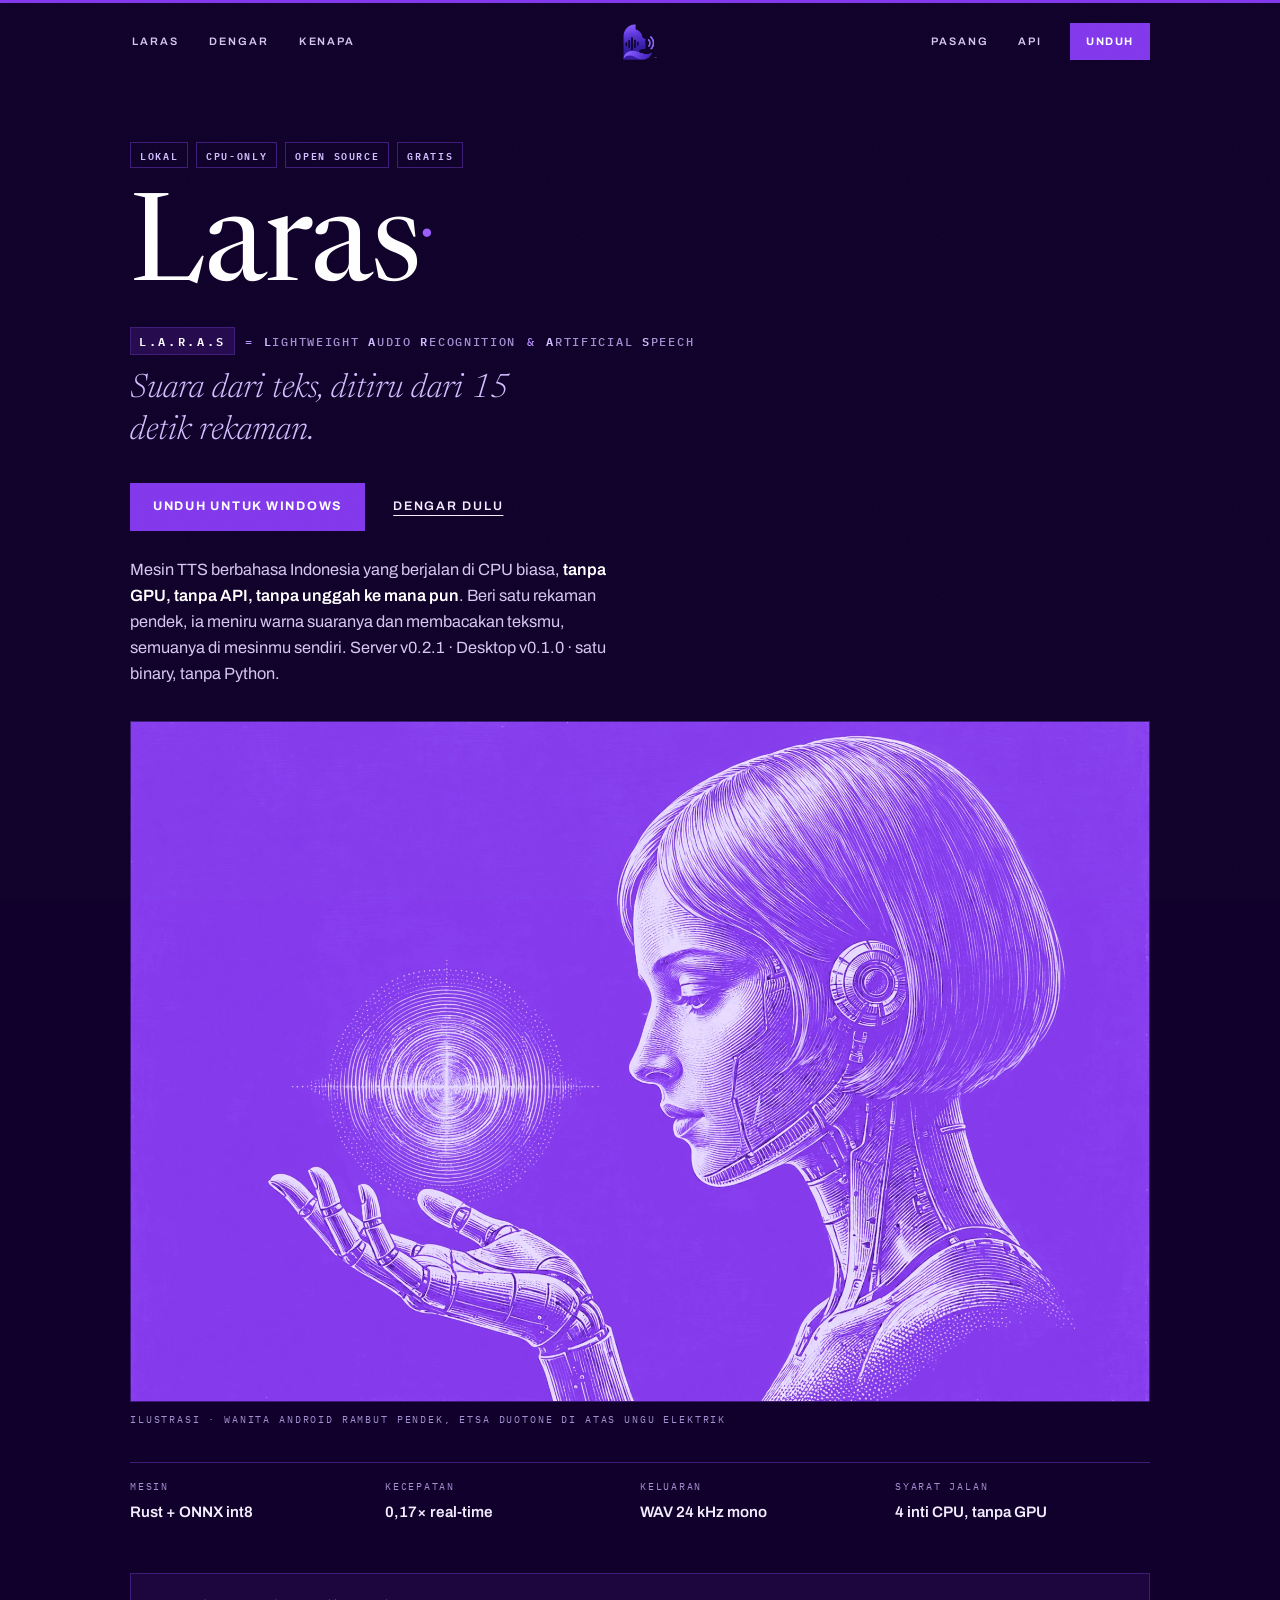
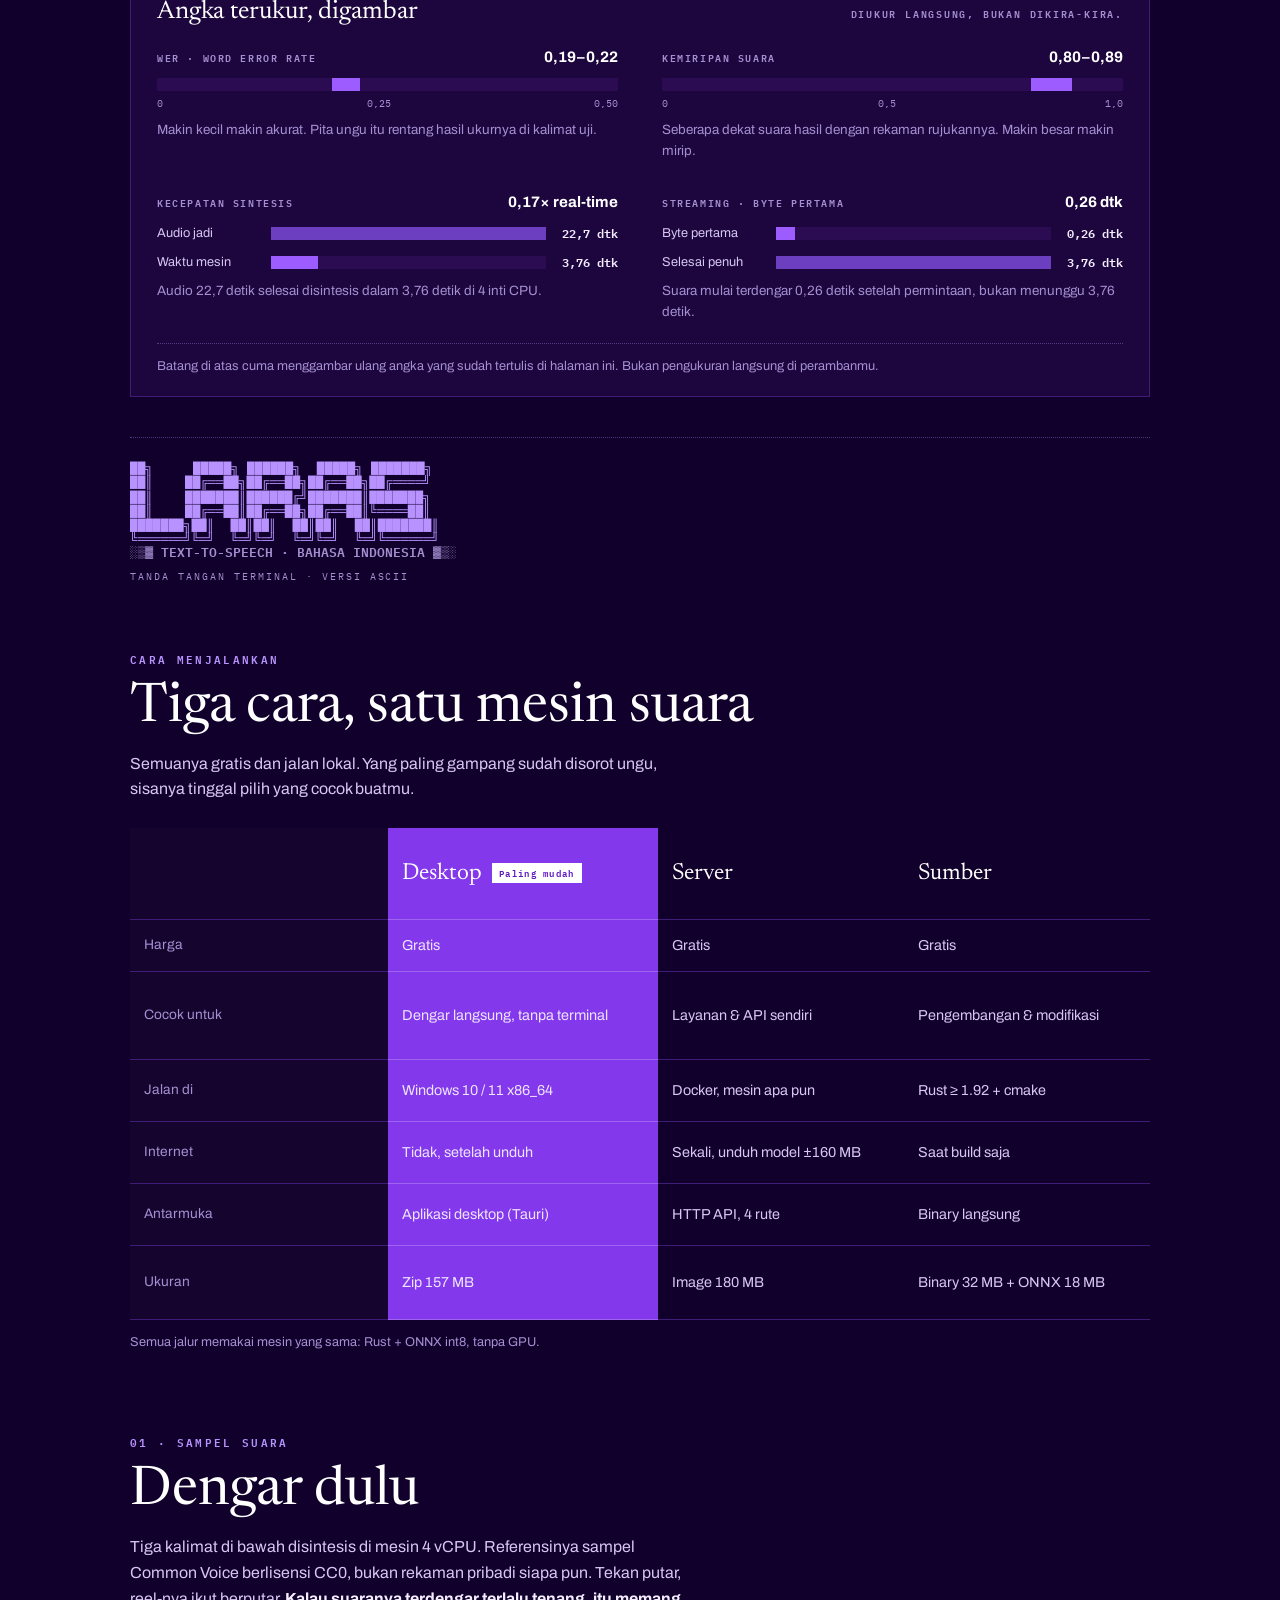
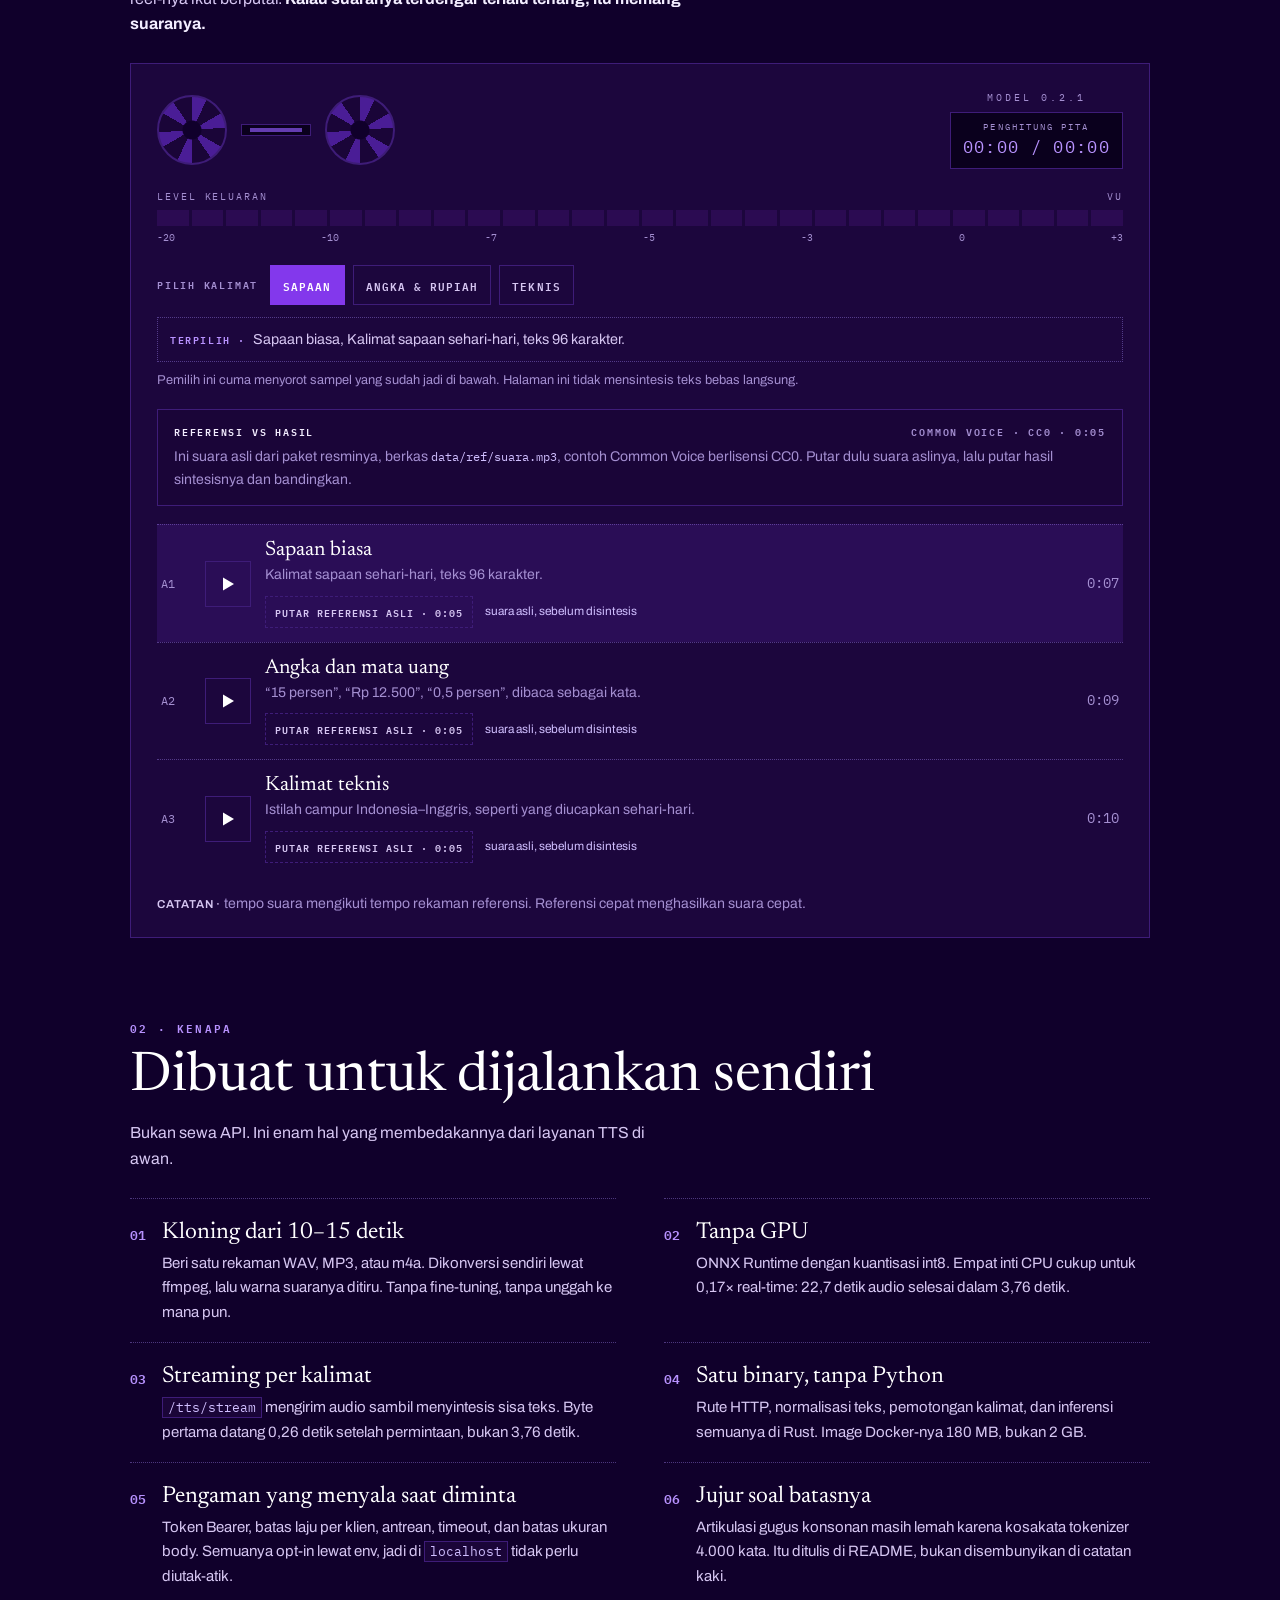
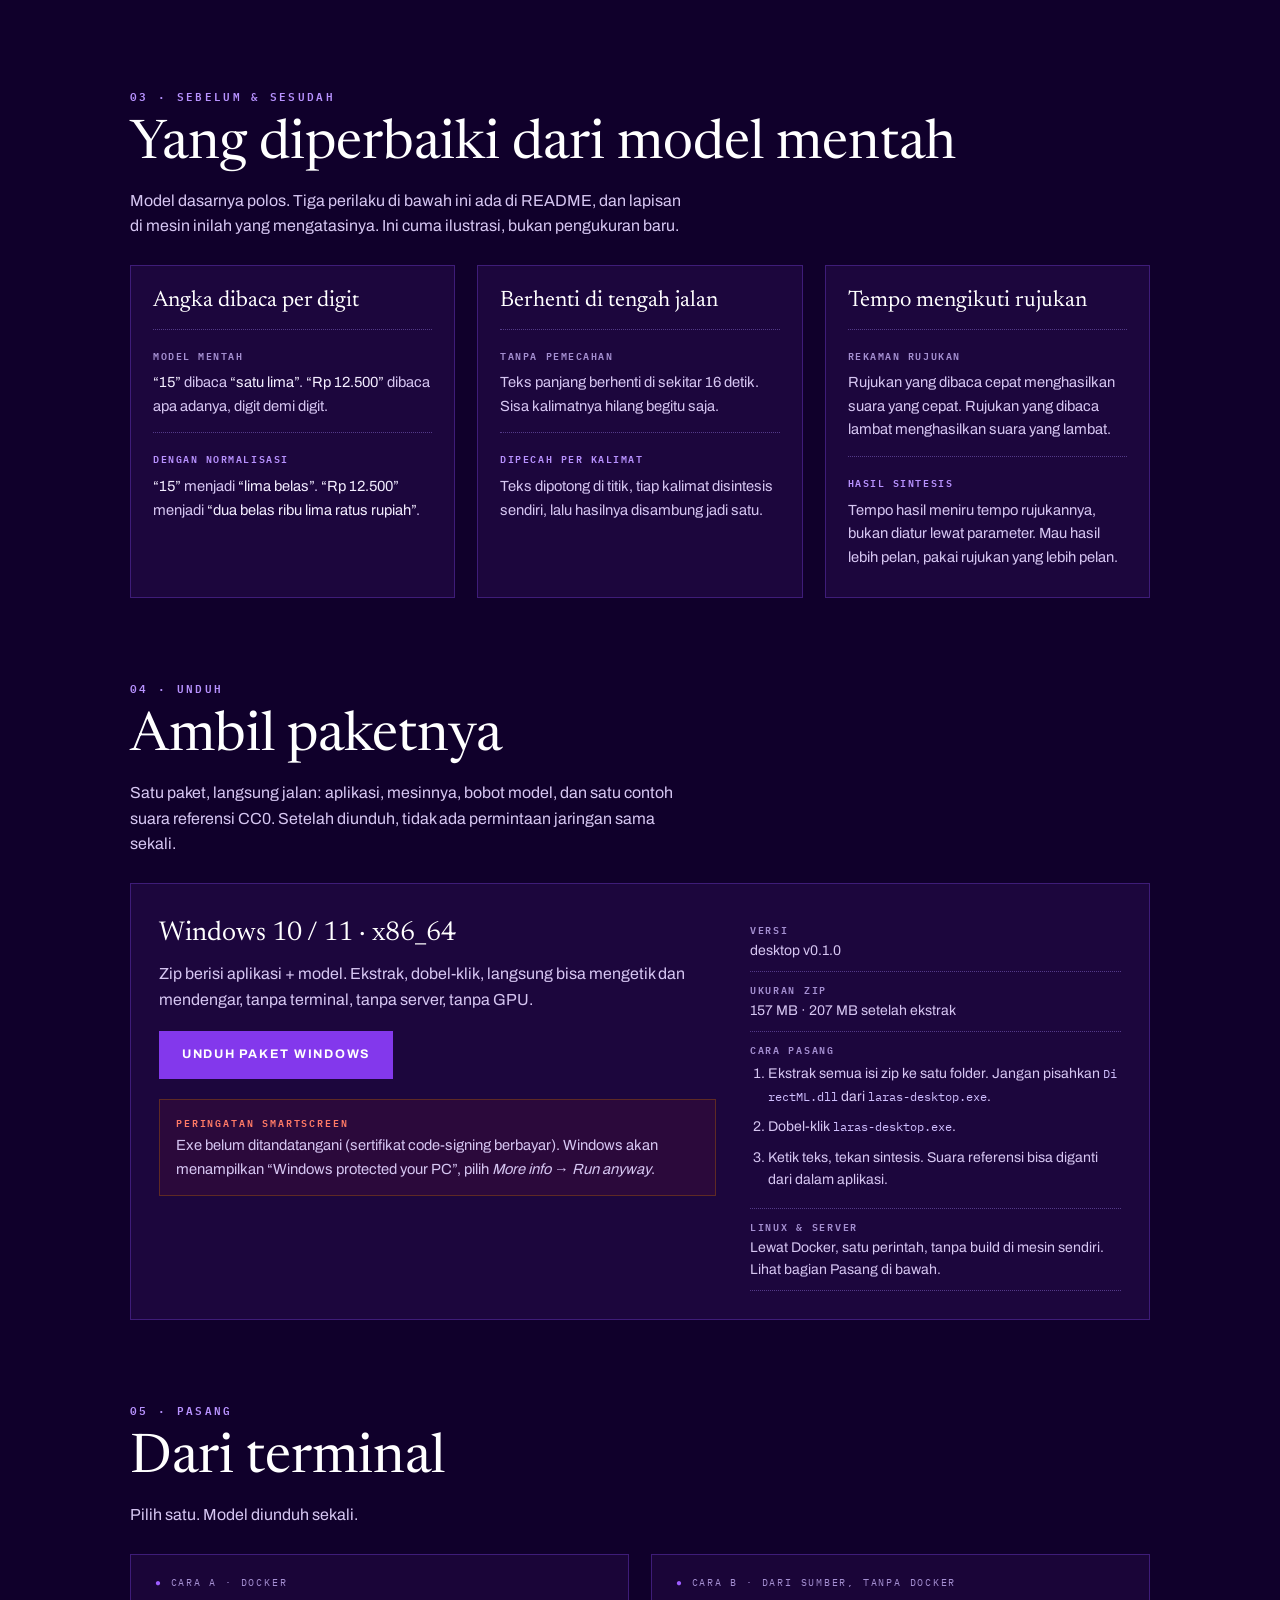
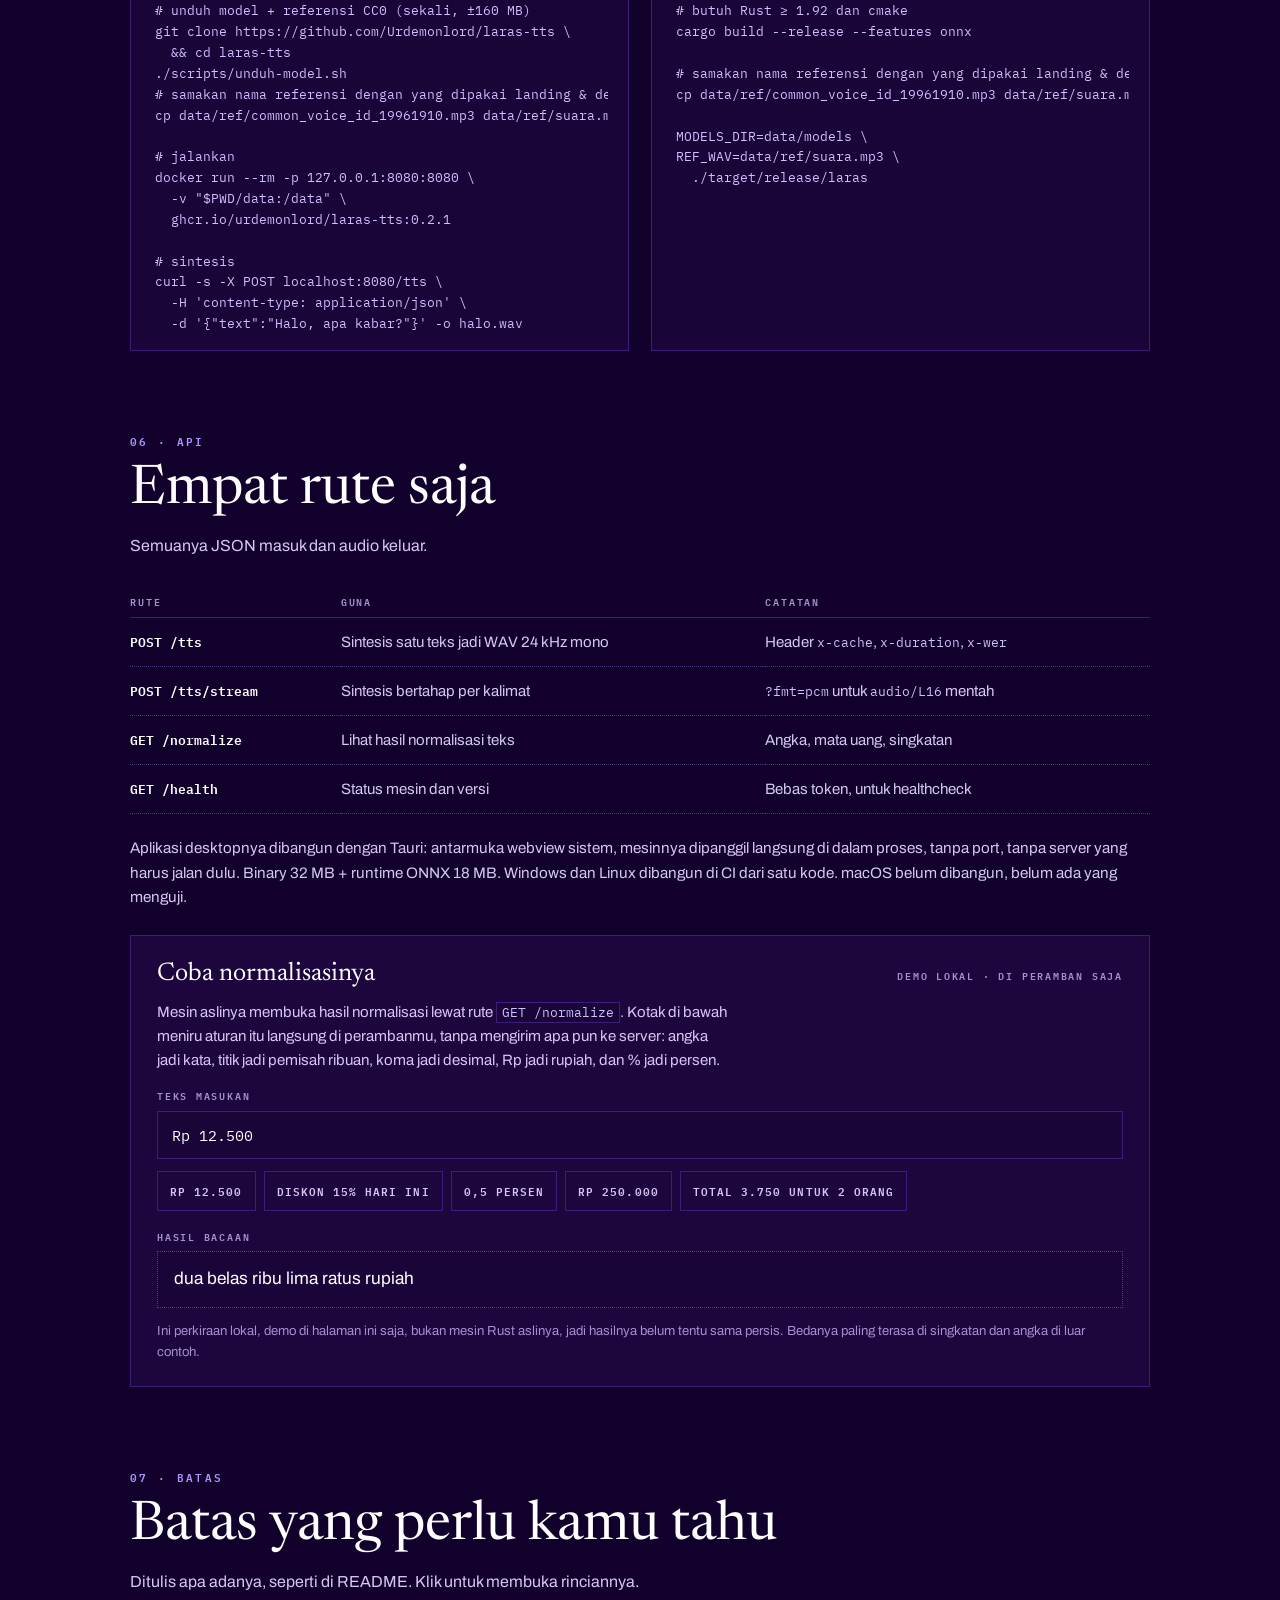
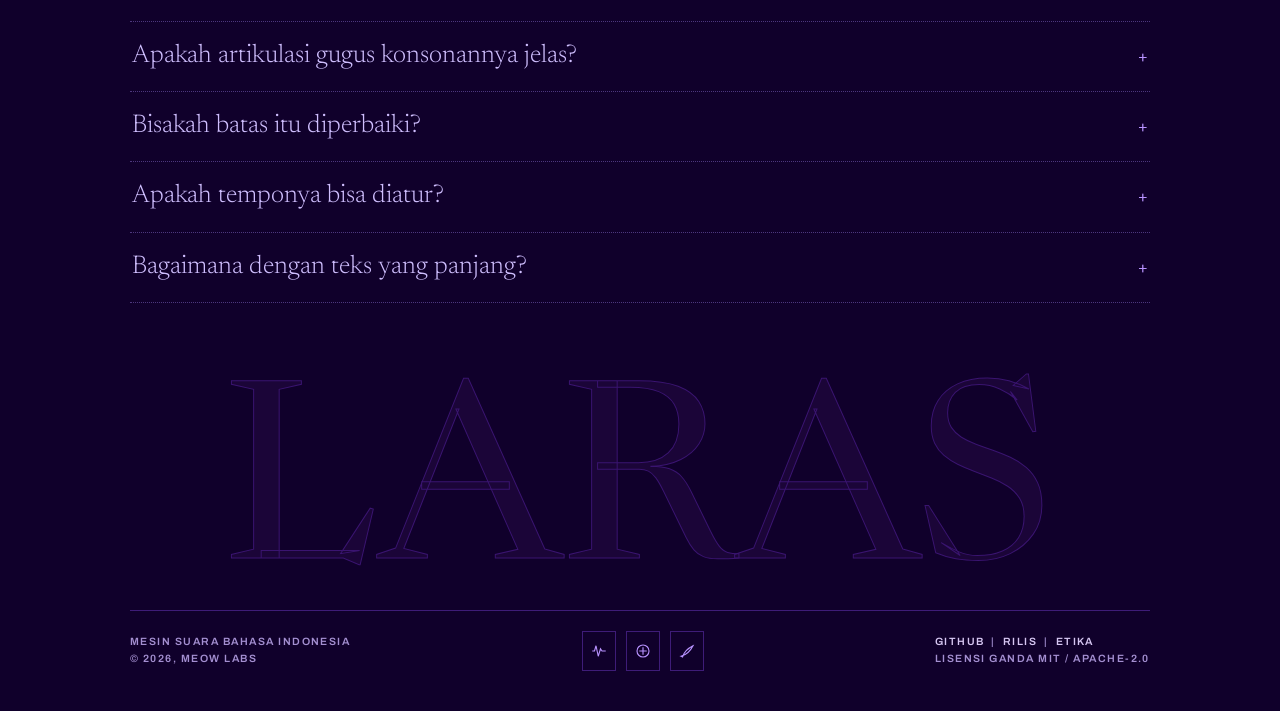
==== landing/index.html @ 1fc5f5d9 "landing: force-add demo mp3s, document suara.mp3 copy step - Force-add salam/angka/jujur.mp3 ke land" ====
<!doctype html>
<html lang="id">
  <head>
    <meta charset="utf-8" />
    <meta name="viewport" content="width=device-width, initial-scale=1, viewport-fit=cover" />
    <meta name="color-scheme" content="dark" />
<meta name="description" content="Mesin text-to-speech Bahasa Indonesia yang jalan tanpa GPU. Kloning suara dari 10–15 detik rekaman, satu binary Rust, API HTTP, dan aplikasi desktop.">
<meta property="og:title" content="Laras · TTS Bahasa Indonesia tanpa GPU">
<meta property="og:description" content="Kloning suara dari 10–15 detik rekaman. Satu binary Rust, CPU-first, streaming per kalimat.">
<meta property="og:type" content="website">
<meta property="og:image" content="https://laras.meowlabs.id/assets/og.png">
<meta property="og:image:width" content="1280">
<meta property="og:image:height" content="640">
<meta property="og:site_name" content="Laras">
<meta name="twitter:card" content="summary_large_image">
<meta name="twitter:image" content="https://laras.meowlabs.id/assets/og.png">
<link rel="icon" type="image/png" href="assets/favicon.png">
<link rel="apple-touch-icon" href="assets/logo.png">
    <title>Laras · TTS Bahasa Indonesia, CPU-first, kloning suara</title>
    <style>
      :root {
        --bg: #10002b;
        --bg-2: #1a0538;
        --panel: #1c063d;
        --line: #3e1c78;
        --dot: rgba(167,139,250,.40);
        --ink: #f3edff;
        --body: #d6c6f2;
        --muted: #a48fd1;
        --violet: #8338ec;
        --violet-deep: #5e17c4;
        --violet-2: #9d5cff;
        --violet-bright: #b892ff;
        --lav: #d0bfff;
        --serif: "Newsreader", "Times New Roman", serif;
        --sans: "Archivo", "Helvetica Neue", Arial, sans-serif;
        --mono: "IBM Plex Mono", ui-monospace, monospace;
        color-scheme: dark;
      }
      * { box-sizing: border-box; }
      html { scroll-behavior: smooth; }
      body {
        margin: 0;
        background: var(--bg);
        color: var(--body);
        font-family: var(--sans);
        font-size: 1rem;
        line-height: 1.6;
        border-top: 3px solid var(--violet);
      }
      /* faint print grain over the whole page */
      body::after {
        content: "";
        position: fixed; inset: 0; z-index: 60; pointer-events: none;
        background: url("data:image/svg+xml,%3Csvg xmlns='http://www.w3.org/2000/svg' width='180' height='180'%3E%3Cfilter id='n'%3E%3CfeTurbulence type='fractalNoise' baseFrequency='0.85' numOctaves='2' stitchTiles='stitch'/%3E%3CfeColorMatrix type='saturate' values='0'/%3E%3CfeComponentTransfer%3E%3CfeFuncA type='table' tableValues='0 0.05'/%3E%3C/feComponentTransfer%3E%3C/filter%3E%3Crect width='180' height='180' filter='url(%23n)'/%3E%3C/svg%3E");
        opacity: .55;
      }
      @media (prefers-reduced-motion: reduce) { html { scroll-behavior: auto; } }
      ::selection { background: var(--violet); color: #fff; }
      .wrap { max-width: 1060px; margin: 0 auto; padding: 0 20px; position: relative; z-index: 1; }
      a { color: var(--ink); }

      /* ---------- top navigation, Nous style ---------- */
      .topnav {
        display: flex; align-items: center; justify-content: space-between; gap: 12px;
        padding: 20px 0 18px;
        font-size: .68rem; font-weight: 600; letter-spacing: .18em; text-transform: uppercase;
      }
      .topnav .side { display: flex; align-items: center; gap: 26px; flex: 1; }
      .topnav .side.right { justify-content: flex-end; }
      .topnav a.nl { color: var(--body); text-decoration: none; padding: 8px 2px; }
      .topnav a.nl:hover { color: #fff; }
      .topnav .mark { flex: none; display: inline-flex; align-items: center; }
      .topnav .mark img { height: 36px; width: auto; display: block; }
      .btn-install {
        background: var(--violet); color: #fff !important; text-decoration: none;
        padding: 10px 16px; font-size: .68rem; font-weight: 700; letter-spacing: .14em;
      }
      .btn-install:hover { background: var(--violet-2); }
      @media (max-width: 720px) {
        .topnav .side { gap: 14px; }
        .topnav a.nl.opt { display: none; }
        .topnav .mark img { height: 30px; }
      }

      /* ---------- hero ---------- */
      .hero { padding: 64px 0 10px; }
      .badges { display: flex; flex-wrap: wrap; gap: 8px; margin-bottom: 26px; }
      .badges span {
        font-family: var(--mono); font-size: .64rem; font-weight: 600; letter-spacing: .16em;
        color: var(--lav); border: 1px solid var(--line); padding: 4px 9px 3px; text-transform: uppercase;
      }
      .hero h1 {
        font-family: var(--serif); font-weight: 400; color: #fff;
        font-size: clamp(4.2rem, 13vw, 7.6rem); line-height: .95; letter-spacing: -0.01em;
        margin: 0;
      }
      .hero h1 sup { font-size: .16em; color: var(--violet-2); vertical-align: super; letter-spacing: 0; }
      .acronym {
        display: flex; flex-wrap: wrap; align-items: baseline; gap: 6px 10px;
        margin: 18px 0 0; font-family: var(--mono); font-size: .76rem; font-weight: 500;
        letter-spacing: .14em; text-transform: uppercase; color: var(--muted); line-height: 1.7;
      }
      .acronym .acro-tag {
        color: #fff; font-weight: 600; letter-spacing: .22em;
        border: 1px solid var(--line); padding: 3px 8px 2px; background: rgba(131,56,236,.18);
      }
      .acronym .acro-eq { color: var(--violet-bright); }
      .acronym .acro-words b { color: var(--lav); font-weight: 600; }
      .acronym .acro-words .amp { color: var(--violet-bright); padding: 0 2px; }
      .hero .sub {
        font-family: var(--serif); font-style: italic; font-weight: 300; color: var(--lav);
        font-size: clamp(1.45rem, 4.4vw, 2.1rem); line-height: 1.25; margin: 14px 0 0; max-width: 22ch;
      }
      .hero-cta { display: flex; flex-wrap: wrap; gap: 16px 26px; align-items: center; margin: 30px 0 26px; }
      .btn {
        display: inline-flex; align-items: center; gap: 10px; min-height: 48px; padding: 13px 22px;
        font-family: var(--sans); font-size: .78rem; font-weight: 700; letter-spacing: .14em; text-transform: uppercase;
        text-decoration: none; cursor: pointer; border-radius: 0;
      }
      .btn-solid { background: var(--violet); color: #fff; border: 1px solid var(--violet); }
      .btn-solid:hover { background: var(--violet-2); border-color: var(--violet-2); }
      .btn-link { color: var(--ink); text-decoration: underline; text-underline-offset: 5px; font-size: .78rem; font-weight: 600; letter-spacing: .14em; text-transform: uppercase; padding: 10px 2px; }
      .btn-link:hover { color: var(--lav); }
      .hero .lede { font-size: 1.02rem; max-width: 56ch; color: var(--body); margin: 0 0 34px; }
      .hero .lede b { color: #fff; font-weight: 600; }
      .hero-art { display: block; width: 100%; height: auto; border: 1px solid var(--line); }
      .art-cap { font-family: var(--mono); font-size: .64rem; letter-spacing: .18em; text-transform: uppercase; color: var(--muted); margin: 10px 0 0; }

      /* ascii signature, kept from the previous version, restyled quiet */
      .ascii-wrap { margin-top: 40px; border-top: 1px dotted var(--dot); padding-top: 22px; }
      .ascii-logo {
        margin: 0; overflow: hidden; white-space: pre;
        font-family: var(--mono); font-weight: 600;
        font-size: clamp(.4rem, 1.95vw, .8rem); line-height: 1.1; letter-spacing: 0;
        color: var(--violet-bright);
      }
      .ascii-logo .ascii-sub { color: var(--muted); }
      .ascii-cap { font-family: var(--mono); font-size: .62rem; letter-spacing: .2em; text-transform: uppercase; color: var(--muted); margin: 10px 0 0; }

      /* spec row under hero */
      .spec { display: grid; grid-template-columns: repeat(4, 1fr); border-top: 1px solid var(--line); margin-top: 34px; }
      .spec div { padding: 16px 16px 14px 0; }
      .spec dt { font-family: var(--mono); font-size: .62rem; letter-spacing: .18em; text-transform: uppercase; color: var(--muted); margin-bottom: 5px; }
      .spec dd { margin: 0; font-size: .95rem; font-weight: 600; color: var(--ink); }
      @media (max-width: 720px) { .spec { grid-template-columns: 1fr 1fr; } }

      /* ---------- sections ---------- */
      section { padding: 76px 0 6px; }
      .sec-label { font-family: var(--mono); font-size: .66rem; font-weight: 600; letter-spacing: .22em; text-transform: uppercase; color: var(--violet-bright); margin: 0 0 12px; }
      .sec-head h2 {
        font-family: var(--serif); font-weight: 400; color: #fff;
        font-size: clamp(2.3rem, 6vw, 3.4rem); line-height: 1.05; margin: 0 0 14px;
      }
      .sec-intro { color: var(--body); max-width: 62ch; margin: 0 0 26px; font-size: 1rem; }
      .sec-intro b { color: var(--ink); }

      /* ---------- comparison table, Nous Portal style ---------- */
      .cmp { display: grid; grid-template-columns: 1.05fr 1.1fr 1fr 1fr; margin-top: 8px; }
      .cmp-col { display: grid; grid-template-rows: 92px 52px 88px 62px 62px 62px 74px; }
      .cmp-col > div { padding: 12px 14px; border-bottom: 1px solid var(--line); display: flex; flex-direction: column; justify-content: center; font-size: .9rem; color: var(--body); }
      .cmp-col.labels > div { color: var(--muted); font-size: .86rem; background: rgba(255,255,255,.015); }
      .cmp-col.labels > div small { display: block; font-size: .74rem; color: #7e6aa8; margin-top: 2px; }
      .cmp-head { font-family: var(--serif); font-size: 1.45rem !important; color: #fff !important; flex-direction: row !important; align-items: center; gap: 10px; justify-content: flex-start !important; }
      .cmp-head .pop { font-family: var(--mono); font-style: normal; font-size: .58rem; font-weight: 700; letter-spacing: .14em; background: #fff; color: var(--violet-deep); padding: 3px 7px 2px; }
      .cmp-col.hl { background: var(--violet); }
      .cmp-col.hl > div { color: #ede4ff; border-bottom-color: rgba(255,255,255,.22); }
      .cmp-col.hl .cmp-head { color: #fff !important; }
      .cmp-note { font-size: .8rem; color: var(--muted); margin: 12px 0 0; }
      @media (max-width: 760px) {
        .cmp { display: block; }
        .cmp-col.labels { display: none; }
        .cmp-col { display: block; border: 1px solid var(--line); margin-bottom: 18px; }
        .cmp-col.hl { border-color: var(--violet); }
        .cmp-col > div { flex-direction: row; justify-content: space-between; gap: 14px; align-items: baseline; }
        .cmp-col > div::before { content: attr(data-label); font-family: var(--mono); font-size: .6rem; letter-spacing: .14em; text-transform: uppercase; color: var(--muted); flex: none; padding-top: 2px; }
        .cmp-col.hl > div::before { color: #d8c6ff; }
        .cmp-col > div.cmp-head { border-bottom: 1px solid var(--line); }
        .cmp-col > div.cmp-head::before { content: ""; }
      }

      /* ---------- audio player panel ---------- */
      .deck { background: var(--panel); border: 1px solid var(--line); padding: 26px 26px 22px; }
      .deck-top { display: flex; flex-wrap: wrap; gap: 18px; align-items: center; justify-content: space-between; }
      .reels { display: flex; align-items: center; gap: 14px; }
      .reel {
        width: 70px; height: 70px; border-radius: 50%; flex: none;
        background:
          radial-gradient(circle at center, #10002b 0 9px, transparent 10px),
          repeating-conic-gradient(from 0deg, #4a1d96 0deg 26deg, #1a0538 26deg 60deg);
        border: 2px solid var(--line);
      }
      .tape-window { height: 12px; flex: 1 1 90px; min-width: 70px; background: #0a001d; border: 1px solid var(--line); position: relative; overflow: hidden; }
      .tape-window::after { content: ""; position: absolute; inset: 3px 8px; border-top: 2px solid #7b4bd6; border-bottom: 2px solid #7b4bd6; opacity: .8; }
      .playing .reel { animation: spin 2.6s linear infinite; }
      .playing .reel.r2 { animation-duration: 3.4s; }
      @keyframes spin { to { transform: rotate(360deg); } }
      @media (prefers-reduced-motion: reduce) { .playing .reel { animation: none; } }
      .deck-brand { font-family: var(--mono); font-size: .62rem; letter-spacing: .3em; text-transform: uppercase; color: var(--muted); text-align: center; margin-bottom: 6px; }
      .counter {
        background: #0a001d; color: var(--violet-bright); border: 1px solid var(--line);
        padding: 7px 12px; font-family: var(--mono); font-size: 1.05rem; letter-spacing: .08em; min-width: 168px; text-align: center;
      }
      .counter small { color: var(--muted); font-size: .58rem; letter-spacing: .22em; display: block; text-transform: uppercase; }
      .vu { margin: 20px 0 4px; }
      .vu-label { display: flex; justify-content: space-between; font-family: var(--mono); font-size: .6rem; letter-spacing: .2em; color: var(--muted); text-transform: uppercase; margin-bottom: 5px; }
      .vu-track { display: flex; gap: 3px; height: 16px; }
      .vu-track i { flex: 1; background: #2b0b52; transition: background .07s linear; }
      .vu-track i.on { background: var(--violet-2); }
      .vu-track i.on.hot { background: var(--lav); }
      .vu-scale { display: flex; justify-content: space-between; font-family: var(--mono); font-size: .6rem; color: var(--muted); margin-top: 4px; }

      .tracks { list-style: none; margin: 18px 0 0; padding: 0; }
      .track { display: flex; gap: 14px; align-items: center; padding: 14px 4px; border-top: 1px dotted var(--dot); }
      .track .tno { font-family: var(--mono); font-size: .78rem; color: var(--muted); width: 30px; flex: none; }
      .play {
        width: 46px; height: 46px; flex: none; cursor: pointer; border-radius: 0;
        background: transparent; border: 1px solid var(--line); color: #fff;
        display: inline-flex; align-items: center; justify-content: center;
      }
      .play:hover { border-color: var(--violet-bright); }
      .track.active .play { background: var(--violet); border-color: var(--violet); }
      .play svg { width: 16px; height: 16px; fill: currentColor; }
      .track .tmeta { flex: 1; min-width: 0; }
      .track .ttitle { font-family: var(--serif); font-size: 1.3rem; line-height: 1.2; color: #fff; }
      .track .tdesc { font-size: .88rem; color: var(--muted); }
      .track .tdur { font-family: var(--mono); font-size: .85rem; color: var(--muted); flex: none; }
      .track.active .ttitle { color: var(--lav); }
      .tprog { height: 3px; background: #2b0b52; margin-top: 7px; overflow: hidden; display: none; }
      .track.active .tprog { display: block; }
      .tprog i { display: block; height: 100%; width: 0%; background: var(--violet-2); }
      .deck-note { margin: 16px 0 0; font-size: .88rem; color: var(--muted); }
      .deck-note::before { content: "CATATAN · "; color: var(--body); font-weight: 600; letter-spacing: .08em; font-size: .72rem; }

      /* ---------- features ---------- */
      .entries { display: grid; grid-template-columns: 1fr 1fr; gap: 0 48px; }
      @media (max-width: 760px) { .entries { grid-template-columns: 1fr; } }
      .entry { border-top: 1px dotted var(--dot); padding: 20px 0 18px; display: flex; gap: 16px; }
      .entry .eno { font-family: var(--mono); font-weight: 600; color: var(--violet-bright); font-size: .8rem; padding-top: 6px; }
      .entry h3 { margin: 0 0 5px; font-family: var(--serif); font-weight: 400; font-size: 1.45rem; line-height: 1.2; color: #fff; }
      .entry p { margin: 0; color: var(--body); font-size: .94rem; }
      .entry code, .prose code { font-family: var(--mono); font-size: .85em; background: var(--bg-2); border: 1px solid var(--line); padding: 1px 5px; color: var(--lav); }

      /* ---------- download ---------- */
      .dl-panel { border: 1px solid var(--line); background: var(--panel); padding: 28px; }
      .dl-panel h3 { margin: 0 0 6px; font-family: var(--serif); font-weight: 400; font-size: 1.7rem; color: #fff; }
      .form-grid { display: grid; grid-template-columns: 1.2fr .8fr; gap: 34px; }
      @media (max-width: 760px) { .form-grid { grid-template-columns: 1fr; } }
      .field { border-bottom: 1px dotted var(--dot); padding: 10px 0 8px; font-size: .88rem; color: var(--body); }
      .field b { display: block; font-family: var(--mono); font-size: .6rem; letter-spacing: .18em; text-transform: uppercase; color: var(--muted); margin-bottom: 3px; font-weight: 600; }
      .field code { font-family: var(--mono); font-size: .7rem; word-break: break-all; color: var(--lav); }
      .steps { margin: 0; padding-left: 1.3em; color: var(--body); }
      .steps li { margin-bottom: 8px; }
      .steps code { font-family: var(--mono); color: var(--lav); font-size: .88em; }
      .warn { border: 1px solid #5e2a24; padding: 14px 16px; margin-top: 20px; font-size: .92rem; background: rgba(232,50,30,.07); color: var(--body); }
      .warn b { font-family: var(--mono); font-size: .64rem; letter-spacing: .18em; text-transform: uppercase; color: #ff7a66; display: block; margin-bottom: 4px; }

      /* ---------- install code ---------- */
      .printout { background: var(--bg-2); border: 1px solid var(--line); padding: 20px 20px 16px; }
      .printout pre { margin: 0; overflow-x: auto; padding: 0 4px; font-family: var(--mono); font-size: .79rem; line-height: 1.65; color: var(--lav); }
      .printout .cap { font-family: var(--mono); font-size: .62rem; letter-spacing: .18em; text-transform: uppercase; color: var(--muted); padding: 0 4px 10px; }
      .printout .cap::before { content: "● "; color: var(--violet-2); }
      .code-grid { display: grid; grid-template-columns: 1fr 1fr; gap: 22px; }
      @media (max-width: 820px) { .code-grid { grid-template-columns: 1fr; } }

      /* ---------- API table ---------- */
      table.api { width: 100%; border-collapse: collapse; font-size: .94rem; }
      table.api th { font-family: var(--mono); font-size: .64rem; letter-spacing: .18em; text-transform: uppercase; text-align: left; border-bottom: 1px solid var(--line); padding: 8px 10px 8px 0; color: var(--muted); font-weight: 600; }
      table.api td { border-bottom: 1px dotted var(--dot); padding: 12px 10px 12px 0; vertical-align: top; color: var(--body); }
      table.api td code { font-family: var(--mono); font-size: .84rem; font-weight: 600; white-space: nowrap; color: #fff; }
      table.api td code.inline { white-space: normal; color: var(--lav); font-weight: 400; }
      @media (max-width: 640px) {
        table.api, table.api tbody, table.api tr, table.api td { display: block; width: 100%; }
        table.api thead { display: none; }
        table.api tr { padding: 10px 0; border-bottom: 1px dotted var(--dot); }
        table.api td { border: none; padding: 2px 0; }
      }

      /* ---------- FAQ / limits, dotted rows like the reference ---------- */
      .faq { border-bottom: 1px dotted var(--dot); }
      .faq:first-of-type { border-top: 1px dotted var(--dot); }
      .faq summary {
        font-family: var(--serif); font-weight: 300; font-size: clamp(1.25rem, 3.6vw, 1.6rem); line-height: 1.3;
        color: var(--lav); cursor: pointer; list-style: none;
        display: flex; justify-content: space-between; align-items: baseline; gap: 16px; padding: 18px 2px;
      }
      .faq summary::-webkit-details-marker { display: none; }
      .faq summary::after { content: "+"; font-family: var(--mono); font-size: 1rem; color: var(--violet-bright); flex: none; }
      .faq[open ] summary::after { content: "−"; }
      .faq summary:hover { color: #fff; }
      .faq .faq-body { padding: 0 2px 20px; color: var(--body); max-width: 68ch; font-size: .95rem; }
      .faq .faq-body p { margin: 0; }

      /* ---------- metrics, hand-drawn bars ---------- */
      .metrics { border: 1px solid var(--line); background: var(--panel); padding: 24px 26px 20px; margin-top: 34px; }
      .metrics-head { display: flex; flex-wrap: wrap; justify-content: space-between; gap: 6px 14px; align-items: baseline; margin-bottom: 18px; }
      .metrics-head h3 { margin: 0; font-family: var(--serif); font-weight: 400; font-size: 1.6rem; line-height: 1.15; color: #fff; }
      .metrics-head span { font-family: var(--mono); font-size: .62rem; font-weight: 600; letter-spacing: .18em; text-transform: uppercase; color: var(--muted); }
      .mgrid { display: grid; grid-template-columns: 1fr 1fr; gap: 28px 44px; }
      @media (max-width: 760px) { .mgrid { grid-template-columns: 1fr; } }
      .mrow-top { display: flex; justify-content: space-between; gap: 12px; align-items: baseline; }
      .mlabel { font-family: var(--mono); font-size: .62rem; font-weight: 600; letter-spacing: .16em; text-transform: uppercase; color: var(--muted); }
      .mval { font-weight: 700; color: #fff; font-size: .95rem; white-space: nowrap; }
      .mbar { position: relative; height: 13px; background: #2b0b52; margin: 9px 0 5px; overflow: hidden; }
      .mbar .seg { position: absolute; top: 0; bottom: 0; background: var(--violet-2); }
      .mbar .seg.base { background: #6b3fbf; }
      .mscale { display: flex; justify-content: space-between; font-family: var(--mono); font-size: .6rem; color: var(--muted); }
      .mnote { margin: 7px 0 0; font-size: .84rem; color: var(--muted); }
      .mduo { display: grid; grid-template-columns: 104px minmax(0,1fr) 62px; gap: 10px; align-items: center; margin-top: 9px; }
      .mduo > span { font-size: .8rem; color: var(--body); }
      .mduo .mbar { margin: 0; }
      .mduo b { font-family: var(--mono); font-size: .74rem; font-weight: 600; color: var(--ink); text-align: right; white-space: nowrap; }
      .metrics-foot { margin: 20px 0 0; font-size: .8rem; color: var(--muted); border-top: 1px dotted var(--dot); padding-top: 12px; }
      @media (max-width: 480px) {
        .mduo { grid-template-columns: 84px minmax(0,1fr) 54px; gap: 8px; }
        .mduo > span { font-size: .74rem; }
      }

      /* ---------- preset picker + reference rows in the deck ---------- */
      .presets { display: flex; flex-wrap: wrap; align-items: center; gap: 8px; margin-top: 20px; }
      .presets-label { font-family: var(--mono); font-size: .62rem; font-weight: 600; letter-spacing: .18em; text-transform: uppercase; color: var(--muted); margin-right: 4px; }
      .preset, .chips button {
        font-family: var(--mono); font-size: .66rem; font-weight: 600; letter-spacing: .1em; text-transform: uppercase;
        background: transparent; color: var(--body); border: 1px solid var(--line); padding: 9px 12px;
        cursor: pointer; border-radius: 0; min-height: 40px;
      }
      .preset:hover, .chips button:hover { border-color: var(--violet-bright); color: #fff; }
      .preset[aria-pressed="true"] { background: var(--violet); border-color: var(--violet); color: #fff; }
      .pick-read { margin: 12px 0 0; border: 1px dotted var(--dot); padding: 10px 12px; font-size: .9rem; color: var(--body); }
      .pick-read::before { content: "TERPILIH · "; font-family: var(--mono); font-size: .62rem; font-weight: 600; letter-spacing: .16em; color: var(--violet-bright); }
      .track.picked { background: rgba(131,56,236,.14); }
      .refstrip { border: 1px solid var(--line); background: var(--bg-2); padding: 14px 16px; margin-top: 18px; }
      .refstrip-head { display: flex; flex-wrap: wrap; justify-content: space-between; gap: 4px 14px; font-family: var(--mono); font-size: .62rem; font-weight: 600; letter-spacing: .18em; text-transform: uppercase; color: var(--muted); }
      .refstrip-head b { color: var(--ink); font-weight: 600; }
      .refstrip p { margin: 7px 0 0; font-size: .88rem; color: var(--muted); }
      .refstrip a, .ref-link { color: var(--lav); }
      .refstrip code { font-family: var(--mono); font-size: .85em; color: var(--lav); }
      .refstrip p a { overflow-wrap: anywhere; }
      .refrow { display: flex; flex-wrap: wrap; gap: 6px 12px; align-items: center; margin-top: 9px; }
      .ref-btn {
        font-family: var(--mono); font-size: .6rem; font-weight: 600; letter-spacing: .1em; text-transform: uppercase;
        padding: 6px 9px; background: transparent; border: 1px dashed var(--line); color: var(--body);
        cursor: pointer; border-radius: 0; min-height: 32px;
      }
      .ref-btn:hover { border-color: var(--violet-bright); color: #fff; }
      .ref-btn.playing { background: var(--violet); border: 1px solid var(--violet); color: #fff; }
      .ref-link { font-size: .74rem; white-space: nowrap; }

      /* ---------- before / after cards ---------- */
      .ba-grid { display: grid; grid-template-columns: repeat(3, 1fr); gap: 22px; }
      @media (max-width: 900px) { .ba-grid { grid-template-columns: 1fr; } }
      .ba { border: 1px solid var(--line); background: var(--panel); padding: 22px; min-width: 0; }
      .ba h3 { margin: 0; font-family: var(--serif); font-weight: 400; font-size: 1.4rem; line-height: 1.2; color: #fff; }
      .ba .pair { border-top: 1px dotted var(--dot); padding-top: 12px; margin-top: 14px; }
      .ba .pair p { margin: 4px 0 6px; font-size: .92rem; color: var(--body); }
      .ba .pair q { color: var(--ink); }
      .blabel { font-family: var(--mono); font-size: .6rem; font-weight: 600; letter-spacing: .16em; text-transform: uppercase; color: var(--muted); }
      .blabel.after { color: var(--violet-bright); }

      /* ---------- normalizer demo ---------- */
      .norm { border: 1px solid var(--line); background: var(--panel); padding: 24px 26px; margin-top: 26px; }
      .norm .metrics-head { margin-bottom: 10px; }
      .norm-intro { color: var(--body); font-size: .94rem; margin: 0 0 16px; max-width: 64ch; }
      .norm code { font-family: var(--mono); font-size: .85em; background: var(--bg-2); border: 1px solid var(--line); padding: 1px 5px; color: var(--lav); }
      .norm-label { display: block; font-family: var(--mono); font-size: .62rem; font-weight: 600; letter-spacing: .18em; text-transform: uppercase; color: var(--muted); margin: 0 0 7px; }
      .norm input[type="text"] {
        width: 100%; background: var(--bg-2); border: 1px solid var(--line); color: #fff;
        padding: 13px 14px; font-family: var(--mono); font-size: .95rem; border-radius: 0;
      }
      .norm input[type="text"]:focus { outline: 2px solid var(--violet-2); outline-offset: 1px; border-color: var(--violet-2); }
      .chips { display: flex; flex-wrap: wrap; gap: 8px; margin: 12px 0 18px; }
      .norm-out {
        margin: 0; font-size: 1.08rem; line-height: 1.55; color: #fff;
        border: 1px dotted var(--dot); padding: 14px 16px; min-height: 56px;
        overflow-wrap: anywhere; background: var(--bg-2);
      }
      .norm-note { margin: 12px 0 0; font-size: .82rem; color: var(--muted); }

      /* ---------- footer with giant word ---------- */
      footer { padding: 90px 0 40px; overflow: hidden; }
      .giant {
        font-family: var(--serif); font-weight: 400; text-align: center;
        font-size: clamp(4.6rem, 21.5vw, 15.5rem); line-height: .82; letter-spacing: .01em;
        color: #1b0538; -webkit-text-stroke: 1px #3a1470;
        margin: 0 0 8px; user-select: none;
      }
      .colophon { display: flex; flex-wrap: wrap; gap: 14px 26px; justify-content: space-between; align-items: center; font-size: .66rem; font-weight: 600; letter-spacing: .14em; text-transform: uppercase; color: var(--muted); border-top: 1px solid var(--line); padding-top: 20px; }
      .colophon a { color: var(--body); text-decoration: none; }
      .colophon a:hover { color: #fff; }
      .colophon .badges3 { display: flex; gap: 10px; }
      .colophon .badges3 span { width: 34px; height: 40px; border: 1px solid var(--line); display: inline-flex; align-items: center; justify-content: center; }
      .colophon .badges3 svg { width: 18px; height: 18px; stroke: var(--violet-bright); fill: none; stroke-width: 1.5; }
      .mocknote { margin-top: 16px; font-size: .74rem; color: var(--muted); border: 1px dotted var(--dot); padding: 10px 12px; }
      .mocknote b { color: var(--lav); letter-spacing: .14em; font-family: var(--mono); font-size: .66rem; }
      @media (max-width: 640px) { .colophon .badges3 { order: 3; } }
    </style>
  <style>
/* latin */
@font-face {
  font-family: 'Archivo';
  font-style: normal;
  font-weight: 400;
  font-stretch: 100%;
  font-display: swap;
  src: url(assets/fonts/f02.woff2) format('woff2');
  unicode-range: U+0000-00FF, U+0131, U+0152-0153, U+02BB-02BC, U+02C6, U+02DA, U+02DC, U+0304, U+0308, U+0329, U+2000-206F, U+20AC, U+2122, U+2191, U+2193, U+2212, U+2215, U+FEFF, U+FFFD;
}
/* latin */
@font-face {
  font-family: 'Archivo';
  font-style: normal;
  font-weight: 500;
  font-stretch: 100%;
  font-display: swap;
  src: url(assets/fonts/f02.woff2) format('woff2');
  unicode-range: U+0000-00FF, U+0131, U+0152-0153, U+02BB-02BC, U+02C6, U+02DA, U+02DC, U+0304, U+0308, U+0329, U+2000-206F, U+20AC, U+2122, U+2191, U+2193, U+2212, U+2215, U+FEFF, U+FFFD;
}
/* latin */
@font-face {
  font-family: 'Archivo';
  font-style: normal;
  font-weight: 600;
  font-stretch: 100%;
  font-display: swap;
  src: url(assets/fonts/f02.woff2) format('woff2');
  unicode-range: U+0000-00FF, U+0131, U+0152-0153, U+02BB-02BC, U+02C6, U+02DA, U+02DC, U+0304, U+0308, U+0329, U+2000-206F, U+20AC, U+2122, U+2191, U+2193, U+2212, U+2215, U+FEFF, U+FFFD;
}
/* latin */
@font-face {
  font-family: 'Archivo';
  font-style: normal;
  font-weight: 700;
  font-stretch: 100%;
  font-display: swap;
  src: url(assets/fonts/f02.woff2) format('woff2');
  unicode-range: U+0000-00FF, U+0131, U+0152-0153, U+02BB-02BC, U+02C6, U+02DA, U+02DC, U+0304, U+0308, U+0329, U+2000-206F, U+20AC, U+2122, U+2191, U+2193, U+2212, U+2215, U+FEFF, U+FFFD;
}
/* latin */
@font-face {
  font-family: 'IBM Plex Mono';
  font-style: normal;
  font-weight: 400;
  font-display: swap;
  src: url(assets/fonts/f03.woff2) format('woff2');
  unicode-range: U+0000-00FF, U+0131, U+0152-0153, U+02BB-02BC, U+02C6, U+02DA, U+02DC, U+0304, U+0308, U+0329, U+2000-206F, U+20AC, U+2122, U+2191, U+2193, U+2212, U+2215, U+FEFF, U+FFFD;
}
/* latin */
@font-face {
  font-family: 'IBM Plex Mono';
  font-style: normal;
  font-weight: 500;
  font-display: swap;
  src: url(assets/fonts/f11.woff2) format('woff2');
  unicode-range: U+0000-00FF, U+0131, U+0152-0153, U+02BB-02BC, U+02C6, U+02DA, U+02DC, U+0304, U+0308, U+0329, U+2000-206F, U+20AC, U+2122, U+2191, U+2193, U+2212, U+2215, U+FEFF, U+FFFD;
}
/* latin */
@font-face {
  font-family: 'IBM Plex Mono';
  font-style: normal;
  font-weight: 600;
  font-display: swap;
  src: url(assets/fonts/f16.woff2) format('woff2');
  unicode-range: U+0000-00FF, U+0131, U+0152-0153, U+02BB-02BC, U+02C6, U+02DA, U+02DC, U+0304, U+0308, U+0329, U+2000-206F, U+20AC, U+2122, U+2191, U+2193, U+2212, U+2215, U+FEFF, U+FFFD;
}
/* latin */
@font-face {
  font-family: 'Newsreader';
  font-style: italic;
  font-weight: 300;
  font-display: swap;
  src: url(assets/fonts/f23.woff2) format('woff2');
  unicode-range: U+0000-00FF, U+0131, U+0152-0153, U+02BB-02BC, U+02C6, U+02DA, U+02DC, U+0304, U+0308, U+0329, U+2000-206F, U+20AC, U+2122, U+2191, U+2193, U+2212, U+2215, U+FEFF, U+FFFD;
}
/* latin */
@font-face {
  font-family: 'Newsreader';
  font-style: italic;
  font-weight: 400;
  font-display: swap;
  src: url(assets/fonts/f23.woff2) format('woff2');
  unicode-range: U+0000-00FF, U+0131, U+0152-0153, U+02BB-02BC, U+02C6, U+02DA, U+02DC, U+0304, U+0308, U+0329, U+2000-206F, U+20AC, U+2122, U+2191, U+2193, U+2212, U+2215, U+FEFF, U+FFFD;
}
/* latin */
@font-face {
  font-family: 'Newsreader';
  font-style: normal;
  font-weight: 300;
  font-display: swap;
  src: url(assets/fonts/f18.woff2) format('woff2');
  unicode-range: U+0000-00FF, U+0131, U+0152-0153, U+02BB-02BC, U+02C6, U+02DA, U+02DC, U+0304, U+0308, U+0329, U+2000-206F, U+20AC, U+2122, U+2191, U+2193, U+2212, U+2215, U+FEFF, U+FFFD;
}
/* latin */
@font-face {
  font-family: 'Newsreader';
  font-style: normal;
  font-weight: 400;
  font-display: swap;
  src: url(assets/fonts/f18.woff2) format('woff2');
  unicode-range: U+0000-00FF, U+0131, U+0152-0153, U+02BB-02BC, U+02C6, U+02DA, U+02DC, U+0304, U+0308, U+0329, U+2000-206F, U+20AC, U+2122, U+2191, U+2193, U+2212, U+2215, U+FEFF, U+FFFD;
}
/* latin */
@font-face {
  font-family: 'Newsreader';
  font-style: normal;
  font-weight: 500;
  font-display: swap;
  src: url(assets/fonts/f18.woff2) format('woff2');
  unicode-range: U+0000-00FF, U+0131, U+0152-0153, U+02BB-02BC, U+02C6, U+02DA, U+02DC, U+0304, U+0308, U+0329, U+2000-206F, U+20AC, U+2122, U+2191, U+2193, U+2212, U+2215, U+FEFF, U+FFFD;
}
</style>

<style>
/* Perbaikan live: blok kode instalasi tidak boleh melebarkan halaman di HP. */
.printout { max-width: 100%; overflow-x: auto; -webkit-overflow-scrolling: touch; }
.printout pre { max-width: none; }
</style>
</head>
  <body>
    <div class="wrap">
      <header class="topnav">
        <div class="side">
          <a class="nl" href="#atas">Laras</a>
          <a class="nl opt" href="#dengar">Dengar</a>
          <a class="nl opt" href="#kenapa">Kenapa</a>
        </div>
        <span class="mark">
          <img src="assets/logo.png" alt="Logo Laras" width="248" height="256" />
        </span>
        <div class="side right">
          <a class="nl opt" href="#pasang">Pasang</a>
          <a class="nl opt" href="#api">API</a>
          <a class="btn-install" href="#unduh">Unduh</a>
        </div>
      </header>

      <!-- HERO -->
      <div class="hero" id="atas">
        <div class="badges" aria-hidden="true"><span>Lokal</span><span>CPU-Only</span><span>Open Source</span><span>Gratis</span></div>
        <h1>Laras<sup>●</sup></h1>
        <p class="acronym" aria-label="Kepanjangan L.A.R.A.S: Lightweight Audio Recognition and Artificial Speech"><span class="acro-tag">L.A.R.A.S</span><span class="acro-eq" aria-hidden="true">=</span><span class="acro-words"><b>L</b>ightweight <b>A</b>udio <b>R</b>ecognition <span class="amp">&amp;</span> <b>A</b>rtificial <b>S</b>peech</span></p>
        <p class="sub">Suara dari teks, ditiru dari 15 detik rekaman.</p>
        <div class="hero-cta">
          <a class="btn btn-solid" href="#unduh">Unduh untuk Windows</a>
          <a class="btn-link" href="#dengar">Dengar dulu</a>
        </div>
        <p class="lede">Mesin TTS berbahasa Indonesia yang berjalan di CPU biasa, <b>tanpa GPU, tanpa API, tanpa unggah ke mana pun</b>. Beri satu rekaman pendek, ia meniru warna suaranya dan membacakan teksmu, semuanya di mesinmu sendiri. Server v0.2.1 · Desktop v0.1.0 · satu binary, tanpa Python.</p>
        <img class="hero-art" src="assets/hero-android-ungu.webp" alt="Ilustrasi etsa duotone ungu: wanita android berambut bob pendek dalam profil, dengan sambungan mekanik di rahang, leher, dan tangan robotnya, menatap bola gelombang suara di atas telapak tangannya" />
        <p class="art-cap">Ilustrasi · Wanita android rambut pendek, etsa duotone di atas ungu elektrik</p>

        <dl class="spec">
          <div><dt>Mesin</dt><dd>Rust + ONNX int8</dd></div>
          <div><dt>Kecepatan</dt><dd>0,17× real-time</dd></div>
          <div><dt>Keluaran</dt><dd>WAV 24 kHz mono</dd></div>
          <div><dt>Syarat jalan</dt><dd>4 inti CPU, tanpa GPU</dd></div>
        </dl>

        <div class="metrics">
          <div class="metrics-head"><h3>Angka terukur, digambar</h3><span>Diukur langsung, bukan dikira-kira.</span></div>
          <div class="mgrid">
            <div class="mitem">
              <div class="mrow-top"><span class="mlabel">WER · word error rate</span><span class="mval">0,19–0,22</span></div>
              <div class="mbar" role="img" aria-label="Batang WER: rentang 0,19 sampai 0,22 pada skala 0 sampai 0,50"><i class="seg" style="left:38%;width:6%"></i></div>
              <div class="mscale"><span>0</span><span>0,25</span><span>0,50</span></div>
              <p class="mnote">Makin kecil makin akurat. Pita ungu itu rentang hasil ukurnya di kalimat uji.</p>
            </div>
            <div class="mitem">
              <div class="mrow-top"><span class="mlabel">Kemiripan suara</span><span class="mval">0,80–0,89</span></div>
              <div class="mbar" role="img" aria-label="Batang kemiripan suara: rentang 0,80 sampai 0,89 pada skala 0 sampai 1"><i class="seg" style="left:80%;width:9%"></i></div>
              <div class="mscale"><span>0</span><span>0,5</span><span>1,0</span></div>
              <p class="mnote">Seberapa dekat suara hasil dengan rekaman rujukannya. Makin besar makin mirip.</p>
            </div>
            <div class="mitem">
              <div class="mrow-top"><span class="mlabel">Kecepatan sintesis</span><span class="mval">0,17× real-time</span></div>
              <div class="mduo"><span>Audio jadi</span><div class="mbar"><i class="seg base" style="width:100%"></i></div><b>22,7 dtk</b></div>
              <div class="mduo"><span>Waktu mesin</span><div class="mbar"><i class="seg" style="width:17%"></i></div><b>3,76 dtk</b></div>
              <p class="mnote">Audio 22,7 detik selesai disintesis dalam 3,76 detik di 4 inti CPU.</p>
            </div>
            <div class="mitem">
              <div class="mrow-top"><span class="mlabel">Streaming · byte pertama</span><span class="mval">0,26 dtk</span></div>
              <div class="mduo"><span>Byte pertama</span><div class="mbar"><i class="seg" style="width:7%"></i></div><b>0,26 dtk</b></div>
              <div class="mduo"><span>Selesai penuh</span><div class="mbar"><i class="seg base" style="width:100%"></i></div><b>3,76 dtk</b></div>
              <p class="mnote">Suara mulai terdengar 0,26 detik setelah permintaan, bukan menunggu 3,76 detik.</p>
            </div>
          </div>
          <p class="metrics-foot">Batang di atas cuma menggambar ulang angka yang sudah tertulis di halaman ini. Bukan pengukuran langsung di perambanmu.</p>
        </div>

        <div class="ascii-wrap">
          <pre class="ascii-logo" role="img" aria-label="Logo ASCII LARAS">██╗     █████╗ ██████╗  █████╗ ███████╗
██║    ██╔══██╗██╔══██╗██╔══██╗██╔════╝
██║    ███████║██████╔╝███████║███████╗
██║    ██╔══██║██╔══██╗██╔══██║╚════██║
███████╗██║  ██║██║  ██║██║  ██║███████║
╚══════╝╚═╝  ╚═╝╚═╝  ╚═╝╚═╝  ╚═╝╚══════╝
<span class="ascii-sub">░▒▓ TEXT-TO-SPEECH · BAHASA INDONESIA ▓▒░</span></pre>
          <p class="ascii-cap">Tanda tangan terminal · versi ASCII</p>
        </div>
      </div>

      <!-- CARA JALAN / PERBANDINGAN -->
      <section id="cara" style="padding-top:56px;">
        <p class="sec-label">Cara menjalankan</p>
        <div class="sec-head"><h2>Tiga cara, satu mesin suara</h2></div>
        <p class="sec-intro">Semuanya gratis dan jalan lokal. Yang paling gampang sudah disorot ungu, sisanya tinggal pilih yang cocok buatmu.</p>
        <div class="cmp" role="table" aria-label="Perbandingan cara menjalankan Laras">
          <div class="cmp-col labels" aria-hidden="true">
            <div></div>
            <div>Harga</div>
            <div>Cocok untuk</div>
            <div>Jalan di</div>
            <div>Internet</div>
            <div>Antarmuka</div>
            <div>Ukuran</div>
          </div>
          <div class="cmp-col hl">
            <div class="cmp-head" data-label="">Desktop <span class="pop">Paling mudah</span></div>
            <div data-label="Harga">Gratis</div>
            <div data-label="Cocok untuk">Dengar langsung, tanpa terminal</div>
            <div data-label="Jalan di">Windows 10 / 11 x86_64</div>
            <div data-label="Internet">Tidak, setelah unduh</div>
            <div data-label="Antarmuka">Aplikasi desktop (Tauri)</div>
            <div data-label="Ukuran">Zip 157 MB</div>
          </div>
          <div class="cmp-col">
            <div class="cmp-head" data-label="">Server</div>
            <div data-label="Harga">Gratis</div>
            <div data-label="Cocok untuk">Layanan &amp; API sendiri</div>
            <div data-label="Jalan di">Docker, mesin apa pun</div>
            <div data-label="Internet">Sekali, unduh model ±160 MB</div>
            <div data-label="Antarmuka">HTTP API, 4 rute</div>
            <div data-label="Ukuran">Image 180 MB</div>
          </div>
          <div class="cmp-col">
            <div class="cmp-head" data-label="">Sumber</div>
            <div data-label="Harga">Gratis</div>
            <div data-label="Cocok untuk">Pengembangan &amp; modifikasi</div>
            <div data-label="Jalan di">Rust ≥ 1.92 + cmake</div>
            <div data-label="Internet">Saat build saja</div>
            <div data-label="Antarmuka">Binary langsung</div>
            <div data-label="Ukuran">Binary 32 MB + ONNX 18 MB</div>
          </div>
        </div>
        <p class="cmp-note">Semua jalur memakai mesin yang sama: Rust + ONNX int8, tanpa GPU.</p>
      </section>

      <!-- DENGAR -->
      <section id="dengar">
        <p class="sec-label">01 · Sampel suara</p>
        <div class="sec-head"><h2>Dengar dulu</h2></div>
        <p class="sec-intro">Tiga kalimat di bawah disintesis di mesin 4 vCPU. Referensinya sampel Common Voice berlisensi CC0, bukan rekaman pribadi siapa pun. Tekan putar, reel-nya ikut berputar. <b>Kalau suaranya terdengar terlalu tenang, itu memang suaranya.</b></p>

        <div class="deck" id="deck">
          <div class="deck-top">
            <div class="reels" aria-hidden="true">
              <div class="reel"></div>
              <div class="tape-window"></div>
              <div class="reel r2"></div>
            </div>
            <div>
              <div class="deck-brand">Model 0.2.1</div>
              <div class="counter"><small>Penghitung pita</small><span id="counter">00:00 / 00:00</span></div>
            </div>
          </div>

          <div class="vu" aria-hidden="true">
            <div class="vu-label"><span>Level keluaran</span><span>VU</span></div>
            <div class="vu-track" id="vuTrack"></div>
            <div class="vu-scale"><span>-20</span><span>-10</span><span>-7</span><span>-5</span><span>-3</span><span>0</span><span>+3</span></div>
          </div>

          <div class="presets" role="group" aria-label="Pilih kalimat contoh">
            <span class="presets-label">Pilih kalimat</span>
            <button class="preset" type="button" data-pick="salam" aria-pressed="true">Sapaan</button>
            <button class="preset" type="button" data-pick="angka" aria-pressed="false">Angka &amp; Rupiah</button>
            <button class="preset" type="button" data-pick="jujur" aria-pressed="false">Teknis</button>
          </div>
          <p class="pick-read" id="pickRead">Sapaan biasa, kalimat sapaan sehari-hari, teks 96 karakter.</p>
          <p style="margin:8px 0 0; font-size:.8rem; color:var(--muted);">Pemilih ini cuma menyorot sampel yang sudah jadi di bawah. Halaman ini tidak mensintesis teks bebas langsung.</p>

          <div class="refstrip">
            <div class="refstrip-head"><b>Referensi vs hasil</b><span>Common Voice · CC0 · 0:05</span></div>
            <p>Ini suara asli dari paket resminya, berkas <code>data/ref/suara.mp3</code>, contoh Common Voice berlisensi CC0. Putar dulu suara aslinya, lalu putar hasil sintesisnya dan bandingkan.</p>
          </div>

          <ol class="tracks">
            <li class="track" data-key="salam">
              <span class="tno">A1</span>
              <button class="play" type="button" aria-label="Putar sampel: Sapaan biasa">
                <svg viewBox="0 0 16 16" class="ic-play"><path d="M3 1.5v13l11-6.5z"/></svg>
                <svg viewBox="0 0 16 16" class="ic-pause" style="display:none"><path d="M2.5 1.5h4v13h-4zM9.5 1.5h4v13h-4z"/></svg>
              </button>
              <div class="tmeta">
                <div class="ttitle">Sapaan biasa</div>
                <div class="tdesc">Kalimat sapaan sehari-hari, teks 96 karakter.</div>
                <div class="tprog"><i></i></div>
                <div class="refrow"><button class="ref-btn" type="button" data-ref aria-label="Putar rekaman referensi asli">Putar referensi asli · 0:05</button><span class="ref-link">suara asli, sebelum disintesis</span></div>
              </div>
              <span class="tdur">0:07</span>
              <audio src="assets/salam.mp3" preload="metadata"></audio>
            </li>
            <li class="track" data-key="angka">
              <span class="tno">A2</span>
              <button class="play" type="button" aria-label="Putar sampel: Angka dan mata uang">
                <svg viewBox="0 0 16 16" class="ic-play"><path d="M3 1.5v13l11-6.5z"/></svg>
                <svg viewBox="0 0 16 16" class="ic-pause" style="display:none"><path d="M2.5 1.5h4v13h-4zM9.5 1.5h4v13h-4z"/></svg>
              </button>
              <div class="tmeta">
                <div class="ttitle">Angka dan mata uang</div>
                <div class="tdesc">“15 persen”, “Rp 12.500”, “0,5 persen”, dibaca sebagai kata.</div>
                <div class="tprog"><i></i></div>
                <div class="refrow"><button class="ref-btn" type="button" data-ref aria-label="Putar rekaman referensi asli">Putar referensi asli · 0:05</button><span class="ref-link">suara asli, sebelum disintesis</span></div>
              </div>
              <span class="tdur">0:09</span>
              <audio src="assets/angka.mp3" preload="metadata"></audio>
            </li>
            <li class="track" data-key="jujur">
              <span class="tno">A3</span>
              <button class="play" type="button" aria-label="Putar sampel: Kalimat teknis">
                <svg viewBox="0 0 16 16" class="ic-play"><path d="M3 1.5v13l11-6.5z"/></svg>
                <svg viewBox="0 0 16 16" class="ic-pause" style="display:none"><path d="M2.5 1.5h4v13h-4zM9.5 1.5h4v13h-4z"/></svg>
              </button>
              <div class="tmeta">
                <div class="ttitle">Kalimat teknis</div>
                <div class="tdesc">Istilah campur Indonesia–Inggris, seperti yang diucapkan sehari-hari.</div>
                <div class="tprog"><i></i></div>
                <div class="refrow"><button class="ref-btn" type="button" data-ref aria-label="Putar rekaman referensi asli">Putar referensi asli · 0:05</button><span class="ref-link">suara asli, sebelum disintesis</span></div>
              </div>
              <span class="tdur">0:10</span>
              <audio src="assets/jujur.mp3" preload="metadata"></audio>
            </li>
          </ol>
          <audio id="refAudio" src="assets/referensi.mp3" preload="metadata"></audio>
          <p class="deck-note">tempo suara mengikuti tempo rekaman referensi. Referensi cepat menghasilkan suara cepat.</p>
        </div>
      </section>

      <!-- KENAPA -->
      <section id="kenapa">
        <p class="sec-label">02 · Kenapa</p>
        <div class="sec-head"><h2>Dibuat untuk dijalankan sendiri</h2></div>
        <p class="sec-intro">Bukan sewa API. Ini enam hal yang membedakannya dari layanan TTS di awan.</p>
        <div class="entries">
          <div class="entry"><span class="eno">01</span><div>
            <h3>Kloning dari 10–15 detik</h3>
            <p>Beri satu rekaman WAV, MP3, atau m4a. Dikonversi sendiri lewat ffmpeg, lalu warna suaranya ditiru. Tanpa fine-tuning, tanpa unggah ke mana pun.</p>
          </div></div>
          <div class="entry"><span class="eno">02</span><div>
            <h3>Tanpa GPU</h3>
            <p>ONNX Runtime dengan kuantisasi int8. Empat inti CPU cukup untuk 0,17× real-time: 22,7 detik audio selesai dalam 3,76 detik.</p>
          </div></div>
          <div class="entry"><span class="eno">03</span><div>
            <h3>Streaming per kalimat</h3>
            <p><code>/tts/stream</code> mengirim audio sambil menyintesis sisa teks. Byte pertama datang 0,26 detik setelah permintaan, bukan 3,76 detik.</p>
          </div></div>
          <div class="entry"><span class="eno">04</span><div>
            <h3>Satu binary, tanpa Python</h3>
            <p>Rute HTTP, normalisasi teks, pemotongan kalimat, dan inferensi semuanya di Rust. Image Docker-nya 180 MB, bukan 2 GB.</p>
          </div></div>
          <div class="entry"><span class="eno">05</span><div>
            <h3>Pengaman yang menyala saat diminta</h3>
            <p>Token Bearer, batas laju per klien, antrean, timeout, dan batas ukuran body. Semuanya opt-in lewat env, jadi di <code>localhost</code> tidak perlu diutak-atik.</p>
          </div></div>
          <div class="entry"><span class="eno">06</span><div>
            <h3>Jujur soal batasnya</h3>
            <p>Artikulasi gugus konsonan masih lemah karena kosakata tokenizer 4.000 kata. Itu ditulis di README, bukan disembunyikan di catatan kaki.</p>
          </div></div>
        </div>
      </section>

      <!-- SEBELUM / SESUDAH -->
      <section id="banding">
        <p class="sec-label">03 · Sebelum &amp; sesudah</p>
        <div class="sec-head"><h2>Yang diperbaiki dari model mentah</h2></div>
        <p class="sec-intro">Model dasarnya polos. Tiga perilaku di bawah ini ada di README, dan lapisan di mesin inilah yang mengatasinya. Ini cuma ilustrasi, bukan pengukuran baru.</p>
        <div class="ba-grid">
          <article class="ba">
            <h3>Angka dibaca per digit</h3>
            <div class="pair"><span class="blabel">Model mentah</span><p><q>15</q> dibaca <q>satu lima</q>. <q>Rp 12.500</q> dibaca apa adanya, digit demi digit.</p></div>
            <div class="pair"><span class="blabel after">Dengan normalisasi</span><p><q>15</q> menjadi <q>lima belas</q>. <q>Rp 12.500</q> menjadi <q>dua belas ribu lima ratus rupiah</q>.</p></div>
          </article>
          <article class="ba">
            <h3>Berhenti di tengah jalan</h3>
            <div class="pair"><span class="blabel">Tanpa pemecahan</span><p>Teks panjang berhenti di sekitar 16 detik. Sisa kalimatnya hilang begitu saja.</p></div>
            <div class="pair"><span class="blabel after">Dipecah per kalimat</span><p>Teks dipotong di titik, tiap kalimat disintesis sendiri, lalu hasilnya disambung jadi satu.</p></div>
          </article>
          <article class="ba">
            <h3>Tempo mengikuti rujukan</h3>
            <div class="pair"><span class="blabel">Rekaman rujukan</span><p>Rujukan yang dibaca cepat menghasilkan suara yang cepat. Rujukan yang dibaca lambat menghasilkan suara yang lambat.</p></div>
            <div class="pair"><span class="blabel after">Hasil sintesis</span><p>Tempo hasil meniru tempo rujukannya, bukan diatur lewat parameter. Mau hasil lebih pelan, pakai rujukan yang lebih pelan.</p></div>
          </article>
        </div>
      </section>

      <!-- UNDUH -->
      <section id="unduh">
        <p class="sec-label">04 · Unduh</p>
        <div class="sec-head"><h2>Ambil paketnya</h2></div>
        <p class="sec-intro">Satu paket, langsung jalan: aplikasi, mesinnya, bobot model, dan satu contoh suara referensi CC0. Setelah diunduh, tidak ada permintaan jaringan sama sekali.</p>
        <div class="dl-panel">
          <div class="form-grid">
            <div>
              <h3>Windows 10 / 11 · x86_64</h3>
              <p style="color:var(--body); margin: 0 0 18px;">Zip berisi aplikasi + model. Ekstrak, dobel-klik, langsung bisa mengetik dan mendengar, tanpa terminal, tanpa server, tanpa GPU.</p>
              <a class="btn btn-solid" href="https://github.com/Urdemonlord/laras-tts/releases/download/desktop-v0.1.0/laras-desktop-windows-x86_64.zip">Unduh paket Windows</a>
              <div class="warn">
                <b>Peringatan SmartScreen</b>
                Exe belum ditandatangani (sertifikat code-signing berbayar). Windows akan menampilkan “Windows protected your PC”, pilih <i>More info</i> → <i>Run anyway</i>.
              </div>
            </div>
            <div>
              <div class="field"><b>Versi</b>desktop v0.1.0</div>
              <div class="field"><b>Ukuran zip</b>157 MB · 207 MB setelah ekstrak</div>
              <div class="field"><b>Cara pasang</b>
                <ol class="steps" style="margin-top:6px;">
                  <li>Ekstrak semua isi zip ke satu folder. Jangan pisahkan <code>DirectML.dll</code> dari <code>laras-desktop.exe</code>.</li>
                  <li>Dobel-klik <code>laras-desktop.exe</code>.</li>
                  <li>Ketik teks, tekan sintesis. Suara referensi bisa diganti dari dalam aplikasi.</li>
                </ol>
              </div>
              <div class="field"><b>Linux &amp; server</b>Lewat Docker, satu perintah, tanpa build di mesin sendiri. Lihat bagian Pasang di bawah.</div>
            </div>
          </div>
        </div>
      </section>

      <!-- PASANG -->
      <section id="pasang">
        <p class="sec-label">05 · Pasang</p>
        <div class="sec-head"><h2>Dari terminal</h2></div>
        <p class="sec-intro">Pilih satu. Model diunduh sekali.</p>
        <div class="code-grid">
          <div class="printout">
            <div class="cap">Cara A · Docker</div>
            <pre># unduh model + referensi CC0 (sekali, ±160 MB)
git clone https://github.com/Urdemonlord/laras-tts \
  &amp;&amp; cd laras-tts
./scripts/unduh-model.sh
# samakan nama referensi dengan yang dipakai landing &amp; desktop
cp data/ref/common_voice_id_19961910.mp3 data/ref/suara.mp3

# jalankan
docker run --rm -p 127.0.0.1:8080:8080 \
  -v "$PWD/data:/data" \
  ghcr.io/urdemonlord/laras-tts:0.2.1

# sintesis
curl -s -X POST localhost:8080/tts \
  -H 'content-type: application/json' \
  -d '{"text":"Halo, apa kabar?"}' -o halo.wav</pre>
          </div>
          <div class="printout">
            <div class="cap">Cara B · Dari sumber, tanpa Docker</div>
            <pre># butuh Rust ≥ 1.92 dan cmake
cargo build --release --features onnx

# samakan nama referensi dengan yang dipakai landing &amp; desktop
cp data/ref/common_voice_id_19961910.mp3 data/ref/suara.mp3

MODELS_DIR=data/models \
REF_WAV=data/ref/suara.mp3 \
  ./target/release/laras</pre>
          </div>
        </div>
      </section>

      <!-- API -->
      <section id="api">
        <p class="sec-label">06 · API</p>
        <div class="sec-head"><h2>Empat rute saja</h2></div>
        <p class="sec-intro">Semuanya JSON masuk dan audio keluar.</p>
        <table class="api">
          <thead><tr><th>Rute</th><th>Guna</th><th>Catatan</th></tr></thead>
          <tbody>
            <tr><td><code>POST /tts</code></td><td>Sintesis satu teks jadi WAV 24 kHz mono</td><td>Header <code class="inline">x-cache</code>, <code class="inline">x-duration</code>, <code class="inline">x-wer</code></td></tr>
            <tr><td><code>POST /tts/stream</code></td><td>Sintesis bertahap per kalimat</td><td><code class="inline">?fmt=pcm</code> untuk <code class="inline">audio/L16</code> mentah</td></tr>
            <tr><td><code>GET /normalize</code></td><td>Lihat hasil normalisasi teks</td><td>Angka, mata uang, singkatan</td></tr>
            <tr><td><code>GET /health</code></td><td>Status mesin dan versi</td><td>Bebas token, untuk healthcheck</td></tr>
          </tbody>
        </table>
        <p class="prose" style="color:var(--body); margin-top:22px; font-size:.95rem;">Aplikasi desktopnya dibangun dengan Tauri: antarmuka webview sistem, mesinnya dipanggil langsung di dalam proses, tanpa port, tanpa server yang harus jalan dulu. Binary 32 MB + runtime ONNX 18 MB. Windows dan Linux dibangun di CI dari satu kode. macOS belum dibangun, belum ada yang menguji.</p>

        <div class="norm" id="norm">
          <div class="metrics-head"><h3>Coba normalisasinya</h3><span>Demo lokal · di peramban saja</span></div>
          <p class="norm-intro">Mesin aslinya membuka hasil normalisasi lewat rute <code>GET /normalize</code>. Kotak di bawah meniru aturan itu langsung di perambanmu, tanpa mengirim apa pun ke server: angka jadi kata, titik jadi pemisah ribuan, koma jadi desimal, Rp jadi rupiah, dan % jadi persen.</p>
          <label class="norm-label" for="normInput">Teks masukan</label>
          <input id="normInput" type="text" value="Rp 12.500" autocomplete="off" spellcheck="false" />
          <div class="chips" role="group" aria-label="Contoh masukan normalisasi">
            <button type="button" data-norm="Rp 12.500">Rp 12.500</button>
            <button type="button" data-norm="Diskon 15% hari ini">Diskon 15% hari ini</button>
            <button type="button" data-norm="0,5 persen">0,5 persen</button>
            <button type="button" data-norm="Rp 250.000">Rp 250.000</button>
            <button type="button" data-norm="Total 3.750 untuk 2 orang">Total 3.750 untuk 2 orang</button>
          </div>
          <p class="norm-label">Hasil bacaan</p>
          <p class="norm-out" id="normOut" aria-live="polite"></p>
          <p class="norm-note">Ini perkiraan lokal, demo di halaman ini saja, bukan mesin Rust aslinya, jadi hasilnya belum tentu sama persis. Bedanya paling terasa di singkatan dan angka di luar contoh.</p>
        </div>
      </section>

      <!-- BATAS / FAQ -->
      <section id="batas">
        <p class="sec-label">07 · Batas</p>
        <div class="sec-head"><h2>Batas yang perlu kamu tahu</h2></div>
        <p class="sec-intro">Ditulis apa adanya, seperti di README. Klik untuk membuka rinciannya.</p>

        <details class="faq">
          <summary>Apakah artikulasi gugus konsonannya jelas?</summary>
          <div class="faq-body"><p>Belum. “kloning” bisa terdengar “koning”, “kereta” jadi “kretah”. Ini batas kosakata tokenizer 4.000 kata, menambah langkah decoding atau mengeja ulang tidak menolong.</p></div>
        </details>
        <details class="faq">
          <summary>Bisakah batas itu diperbaiki?</summary>
          <div class="faq-body"><p>Bisa, tapi butuh GPU. Kosakata 8–16 ribu kata berarti latih ulang model, dan itu di luar jangkauan mesin 2 vCPU tanpa kartu grafis.</p></div>
        </details>
        <details class="faq">
          <summary>Apakah temponya bisa diatur?</summary>
          <div class="faq-body"><p>Tempo mengikuti referensi. Referensi cepat menghasilkan suara cepat, referensi lambat menghasilkan suara lambat.</p></div>
        </details>
        <details class="faq">
          <summary>Bagaimana dengan teks yang panjang?</summary>
          <div class="faq-body"><p>Teks panjang dipecah per kalimat supaya sintesis tidak berhenti di sekitar 16 detik.</p></div>
        </details>
      </section>

      <footer>
        <p class="giant" aria-hidden="true">LARAS</p>
        <div class="colophon">
          <span>Mesin suara Bahasa Indonesia<br />© 2026, Meow Labs</span>
          <span class="badges3" aria-hidden="true">
            <span><svg viewBox="0 0 24 24"><path d="M3 12h3l2-7 3 14 3-10 2 3h5"/></svg></span>
            <span><svg viewBox="0 0 24 24"><circle cx="12" cy="12" r="8"/><path d="M7 12h10M12 7v10"/></svg></span>
            <span><svg viewBox="0 0 24 24"><path d="M4 19 C10 17.5 16 13 20 5 C14 8 8 13 6 20 Z"/></svg></span>
          </span>
          <span><a href="https://github.com/Urdemonlord/laras-tts">GitHub</a> &nbsp;|&nbsp; <a href="https://github.com/Urdemonlord/laras-tts/releases">Rilis</a> &nbsp;|&nbsp; <a href="https://github.com/Urdemonlord/laras-tts/blob/main/ETHICS.md">Etika</a><br />Lisensi ganda MIT / Apache-2.0</span>
        </div>
        </footer>
    </div>

    <script>
      (function () {
        var deck = document.getElementById('deck');
        var counter = document.getElementById('counter');
        var vuTrack = document.getElementById('vuTrack');
        var SEGMENTS = 28;
        for (var i = 0; i < SEGMENTS; i++) {
          var s = document.createElement('i');
          if (i >= SEGMENTS - 5) s.dataset.hot = '1';
          vuTrack.appendChild(s);
        }
        var segs = vuTrack.children;

        var actx = null, analyser = null, raf = null;
        var current = null;

        function fmt(t) {
          if (!isFinite(t)) t = 0;
          var m = Math.floor(t / 60), s = Math.floor(t % 60);
          return (m < 10 ? '0' : '') + m + ':' + (s < 10 ? '0' : '') + s;
        }

        function ensureAudioGraph(audio) {
          if (audio._larasGraph) return;
          try {
            if (!actx) actx = new (window.AudioContext || window.webkitAudioContext)();
            var src = actx.createMediaElementSource(audio);
            analyser = actx.createAnalyser();
            analyser.fftSize = 256;
            src.connect(analyser);
            analyser.connect(actx.destination);
            audio._larasGraph = true;
          } catch (e) { /* VU falls back to fake needle */ }
        }

        function vuLoop() {
          var level = 0;
          if (analyser) {
            var data = new Uint8Array(analyser.frequencyBinCount);
            analyser.getByteTimeDomainData(data);
            var peak = 0;
            for (var i = 0; i < data.length; i++) {
              var v = Math.abs(data[i] - 128) / 128;
              if (v > peak) peak = v;
            }
            level = Math.min(1, peak * 1.6);
          } else if (current) {
            level = 0.35 + Math.random() * 0.4;
          }
          var lit = Math.round(level * SEGMENTS);
          for (var j = 0; j < SEGMENTS; j++) {
            var on = j < lit;
            segs[j].className = on ? ('on' + (segs[j].dataset.hot ? ' hot' : '')) : '';
          }
          if (current) raf = requestAnimationFrame(vuLoop);
          else { for (var k = 0; k < SEGMENTS; k++) segs[k].className = ''; }
        }

        function setIcon(btn, playing) {
          btn.querySelector('.ic-play').style.display = playing ? 'none' : '';
          btn.querySelector('.ic-pause').style.display = playing ? '' : 'none';
          btn.setAttribute('aria-label', btn.getAttribute('aria-label').replace(/^(Putar|Jeda)/, playing ? 'Jeda' : 'Putar'));
        }

        function stopCurrent() {
          if (!current) return;
          current.audio.pause();
          current.track.classList.remove('active');
          setIcon(current.btn, false);
          current = null;
          deck.classList.remove('playing');
          if (raf) cancelAnimationFrame(raf);
          for (var k = 0; k < SEGMENTS; k++) segs[k].className = '';
          counter.textContent = '00:00 / 00:00';
        }

        document.addEventListener('laras:ref-play', function () { stopCurrent(); });

        document.querySelectorAll('.track').forEach(function (track) {
          var btn = track.querySelector('.play');
          var audio = track.querySelector('audio');
          var bar = track.querySelector('.tprog i');

          audio.addEventListener('loadedmetadata', function () {
            track.querySelector('.tdur').textContent =
              '0:' + ('0' + Math.round(audio.duration)).slice(-2);
          });
          audio.addEventListener('timeupdate', function () {
            if (current && current.audio === audio) {
              counter.textContent = fmt(audio.currentTime) + ' / ' + fmt(audio.duration);
              if (bar && audio.duration) bar.style.width = (audio.currentTime / audio.duration * 100) + '%';
            }
          });
          audio.addEventListener('ended', function () { stopCurrent(); });

          btn.addEventListener('click', function () {
            if (current && current.audio === audio) { stopCurrent(); return; }
            stopCurrent();
            document.dispatchEvent(new Event('laras:ref-stop'));
            ensureAudioGraph(audio);
            if (actx && actx.state === 'suspended') actx.resume();
            current = { audio: audio, track: track, btn: btn };
            track.classList.add('active');
            deck.classList.add('playing');
            setIcon(btn, true);
            counter.textContent = '00:00 / ' + fmt(audio.duration);
            audio.play();
            vuLoop();
          });
        });
      })();

      (function () {
        /* preset sentence picker: only highlights existing pre-rendered tracks */
        var chips = document.querySelectorAll('[data-pick]');
        var read = document.getElementById('pickRead');
        function pick(key, scroll) {
          chips.forEach(function (c) {
            c.setAttribute('aria-pressed', c.getAttribute('data-pick') === key ? 'true' : 'false');
          });
          var found = null;
          document.querySelectorAll('.track').forEach(function (tr) {
            var on = tr.getAttribute('data-key') === key;
            tr.classList.toggle('picked', on);
            if (on) found = tr;
          });
          if (!found) return;
          if (read) {
            read.textContent = found.querySelector('.ttitle').textContent + ', ' + found.querySelector('.tdesc').textContent;
          }
          if (scroll) {
            var reduce = window.matchMedia('(prefers-reduced-motion: reduce)').matches;
            found.scrollIntoView({ behavior: reduce ? 'auto' : 'smooth', block: 'nearest' });
          }
        }
        chips.forEach(function (c) {
          c.addEventListener('click', function () { pick(c.getAttribute('data-pick'), true); });
        });
        if (chips.length) pick('salam', false);
      })();

      (function () {
        /* local normalizer demo: an approximation of the documented rules,
           computed entirely in the browser; user text is only ever written
           back with textContent */
        var input = document.getElementById('normInput');
        var out = document.getElementById('normOut');
        if (!input || !out) return;
        var UNITS = ['nol','satu','dua','tiga','empat','lima','enam','tujuh','delapan','sembilan','sepuluh','sebelas'];
        function tb(n) {
          n = Math.floor(Math.abs(n));
          if (n < 12) return UNITS[n];
          if (n < 20) return tb(n - 10) + ' belas';
          if (n < 100) { var a = n % 10; return tb(Math.floor(n / 10)) + ' puluh' + (a ? ' ' + tb(a) : ''); }
          if (n < 200) { var b = n - 100; return 'seratus' + (b ? ' ' + tb(b) : ''); }
          if (n < 1000) { var c = n % 100; return tb(Math.floor(n / 100)) + ' ratus' + (c ? ' ' + tb(c) : ''); }
          if (n < 2000) { var d = n - 1000; return 'seribu' + (d ? ' ' + tb(d) : ''); }
          if (n < 1000000) { var e = n % 1000; return tb(Math.floor(n / 1000)) + ' ribu' + (e ? ' ' + tb(e) : ''); }
          if (n < 1000000000) { var f = n % 1000000; return tb(Math.floor(n / 1000 / 1000)) + ' juta' + (f ? ' ' + tb(f) : ''); }
          return String(n);
        }
        function digitWords(s) {
          return s.split('').map(function (ch) { return UNITS[parseInt(ch, 10)]; }).join(' ');
        }
        function numWords(intStr, decStr) {
          var isThousands = /^\d{1,3}(\.\d{3})+$/.test(intStr);
          if (!decStr && !isThousands && /^\d+\.\d{1,2}$/.test(intStr)) {
            var parts = intStr.split('.');
            return tb(parseInt(parts[0], 10)) + ' titik ' + digitWords(parts[1]);
          }
          var n = parseInt(intStr.replace(/\./g, ''), 10);
          var w = isNaN(n) ? intStr : tb(n);
          if (decStr) w += ' koma ' + digitWords(decStr);
          return w;
        }
        function normalize(text) {
          var t = text;
          t = t.replace(/rp\.?\s*(\d[\d.]*\d|\d)(?:,(\d+))?/gi, function (m, a, d) { return numWords(a, d) + ' rupiah'; });
          t = t.replace(/(\d[\d.]*\d|\d)(?:,(\d+))?\s*%/g, function (m, a, d) { return numWords(a, d) + ' persen'; });
          t = t.replace(/(\d[\d.]*\d|\d)(?:,(\d+))?\s+persen\b/gi, function (m, a, d) { return numWords(a, d) + ' persen'; });
          t = t.replace(/(\d[\d.]*\d|\d)(?:,(\d+))?/g, function (m, a, d) { return numWords(a, d); });
          return t;
        }
        function update() {
          var v = input.value;
          if (!v.trim()) {
            out.textContent = 'Hasil muncul di sini. Pilih salah satu contoh di atas, atau ketik angka dan mata uangmu sendiri.';
            return;
          }
          out.textContent = normalize(v);
        }
        input.addEventListener('input', update);
        document.querySelectorAll('[data-norm]').forEach(function (b) {
          b.addEventListener('click', function () {
            input.value = b.getAttribute('data-norm');
            update();
            input.focus();
          });
        });
        update();
      })();

      (function () {
        /* reference playback: one shared CC0 reference clip for all three
           samples; playing it stops the synthesis player and vice versa */
        var refAudio = document.getElementById('refAudio');
        var refBtns = document.querySelectorAll('[data-ref]');
        if (!refAudio || !refBtns.length) return;
        function reset() {
          refBtns.forEach(function (b) {
            b.classList.remove('playing');
            b.textContent = 'Putar referensi asli · 0:05';
          });
        }
        refBtns.forEach(function (b) {
          b.addEventListener('click', function () {
            if (!refAudio.paused && b.classList.contains('playing')) { refAudio.pause(); return; }
            document.dispatchEvent(new Event('laras:ref-play'));
            reset();
            b.classList.add('playing');
            b.textContent = 'Jeda referensi';
            refAudio.currentTime = 0;
            var pr = refAudio.play();
            if (pr && pr.catch) pr.catch(function () { reset(); });
          });
        });
        refAudio.addEventListener('pause', reset);
        refAudio.addEventListener('ended', reset);
        document.addEventListener('laras:ref-stop', function () {
          if (!refAudio.paused) refAudio.pause();
          reset();
        });
      })();
    </script>
  </body>
</html>
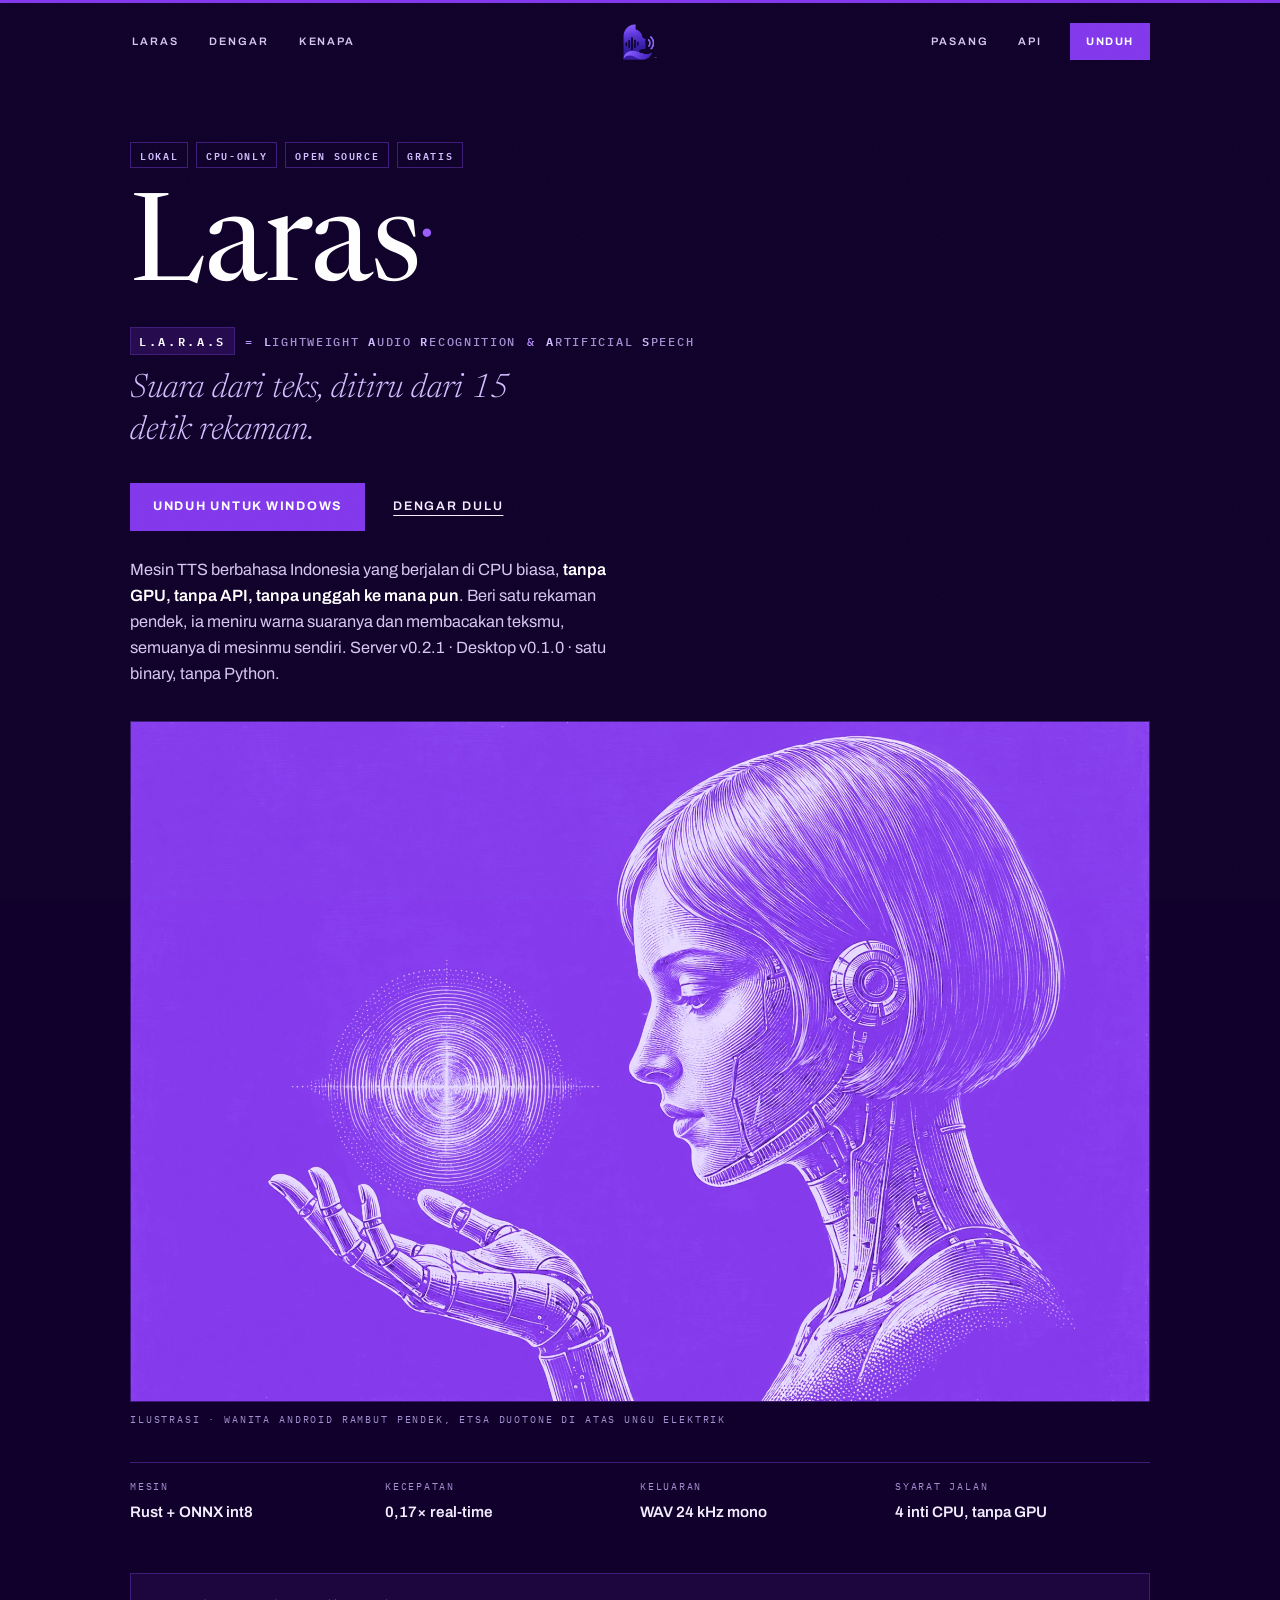
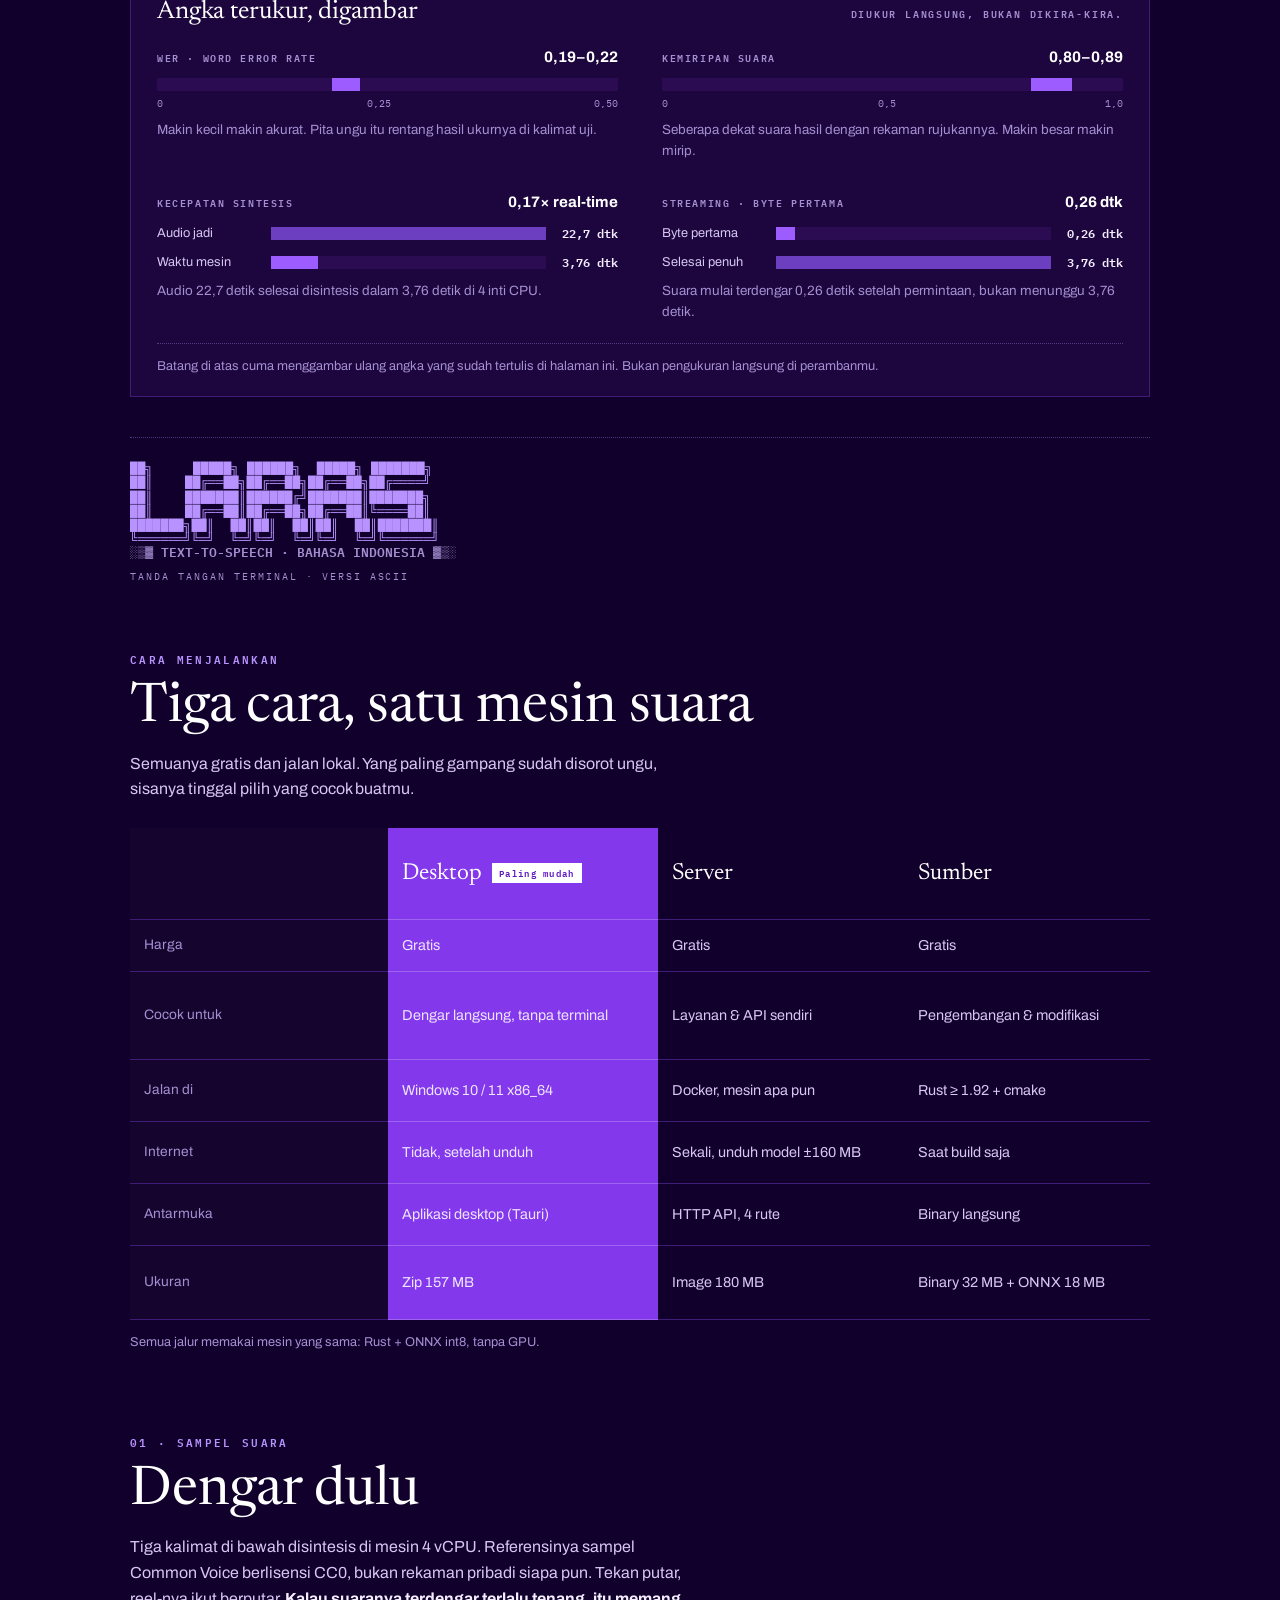
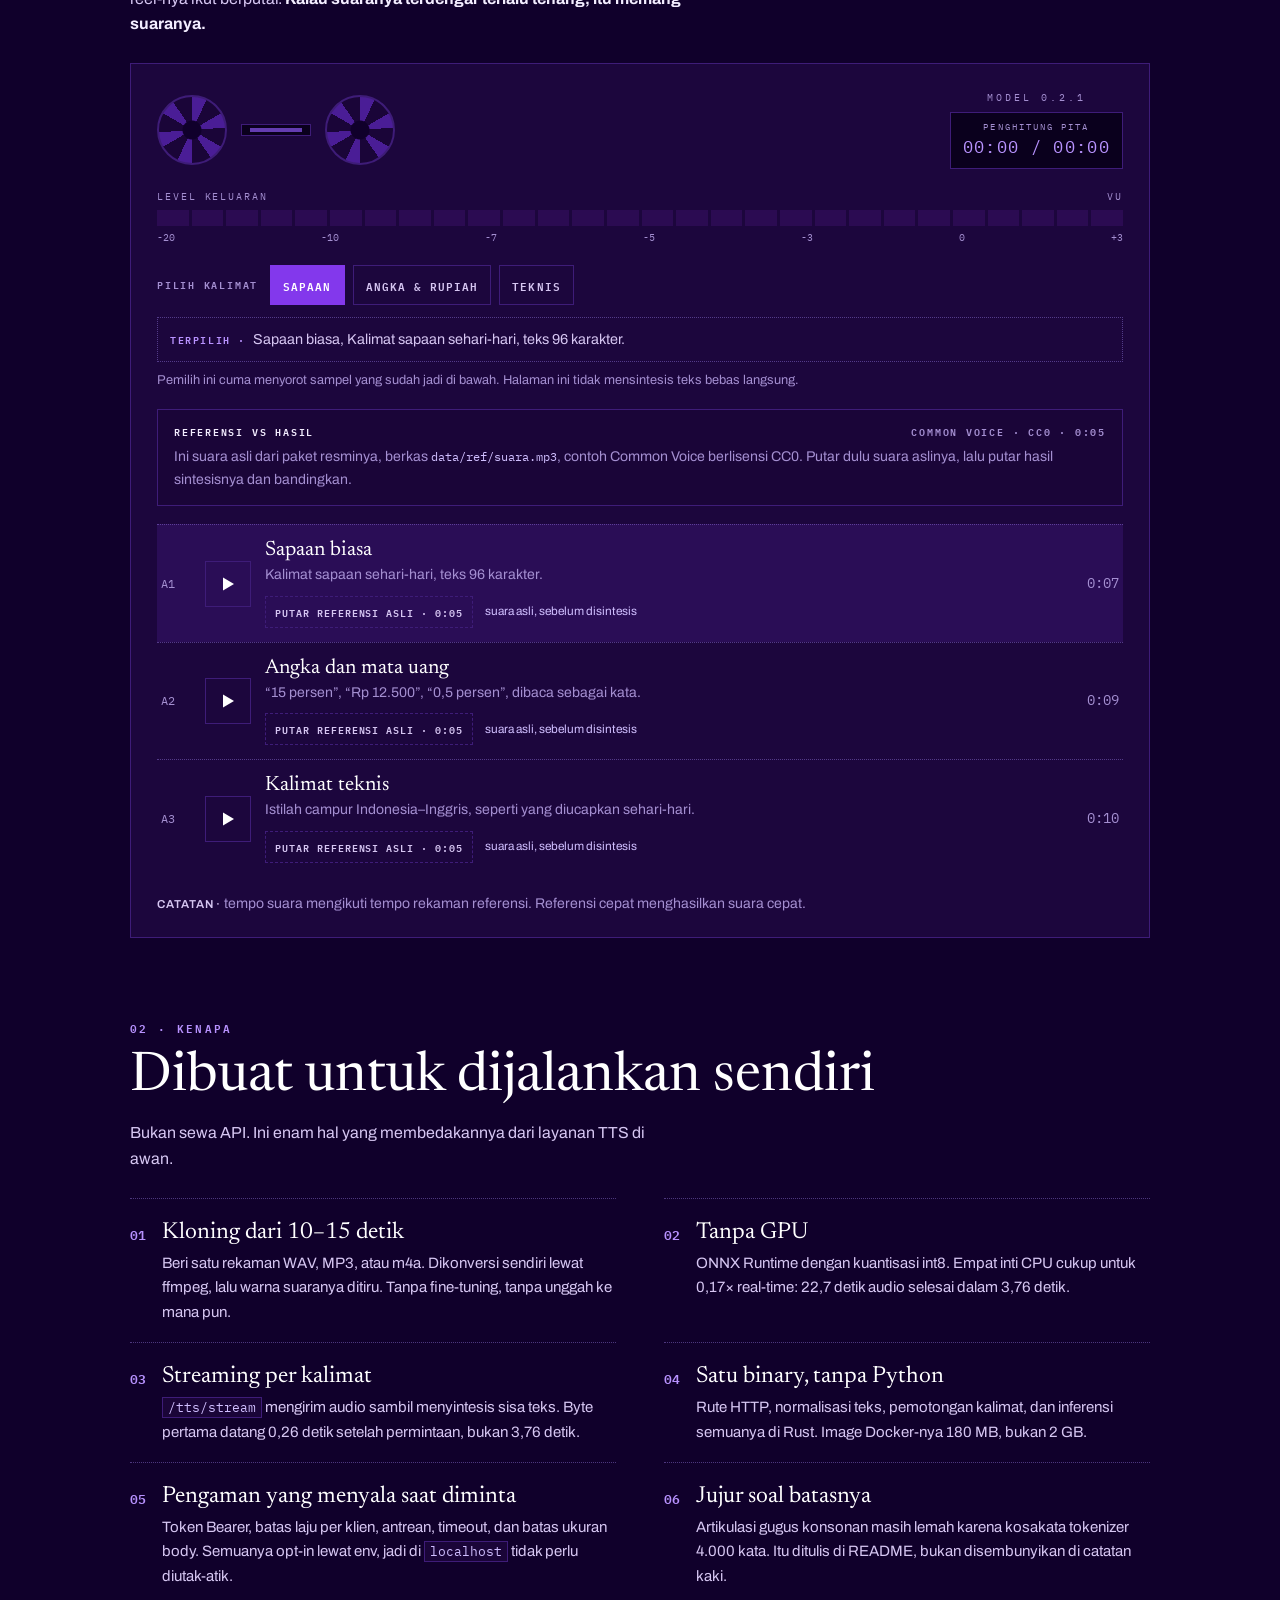
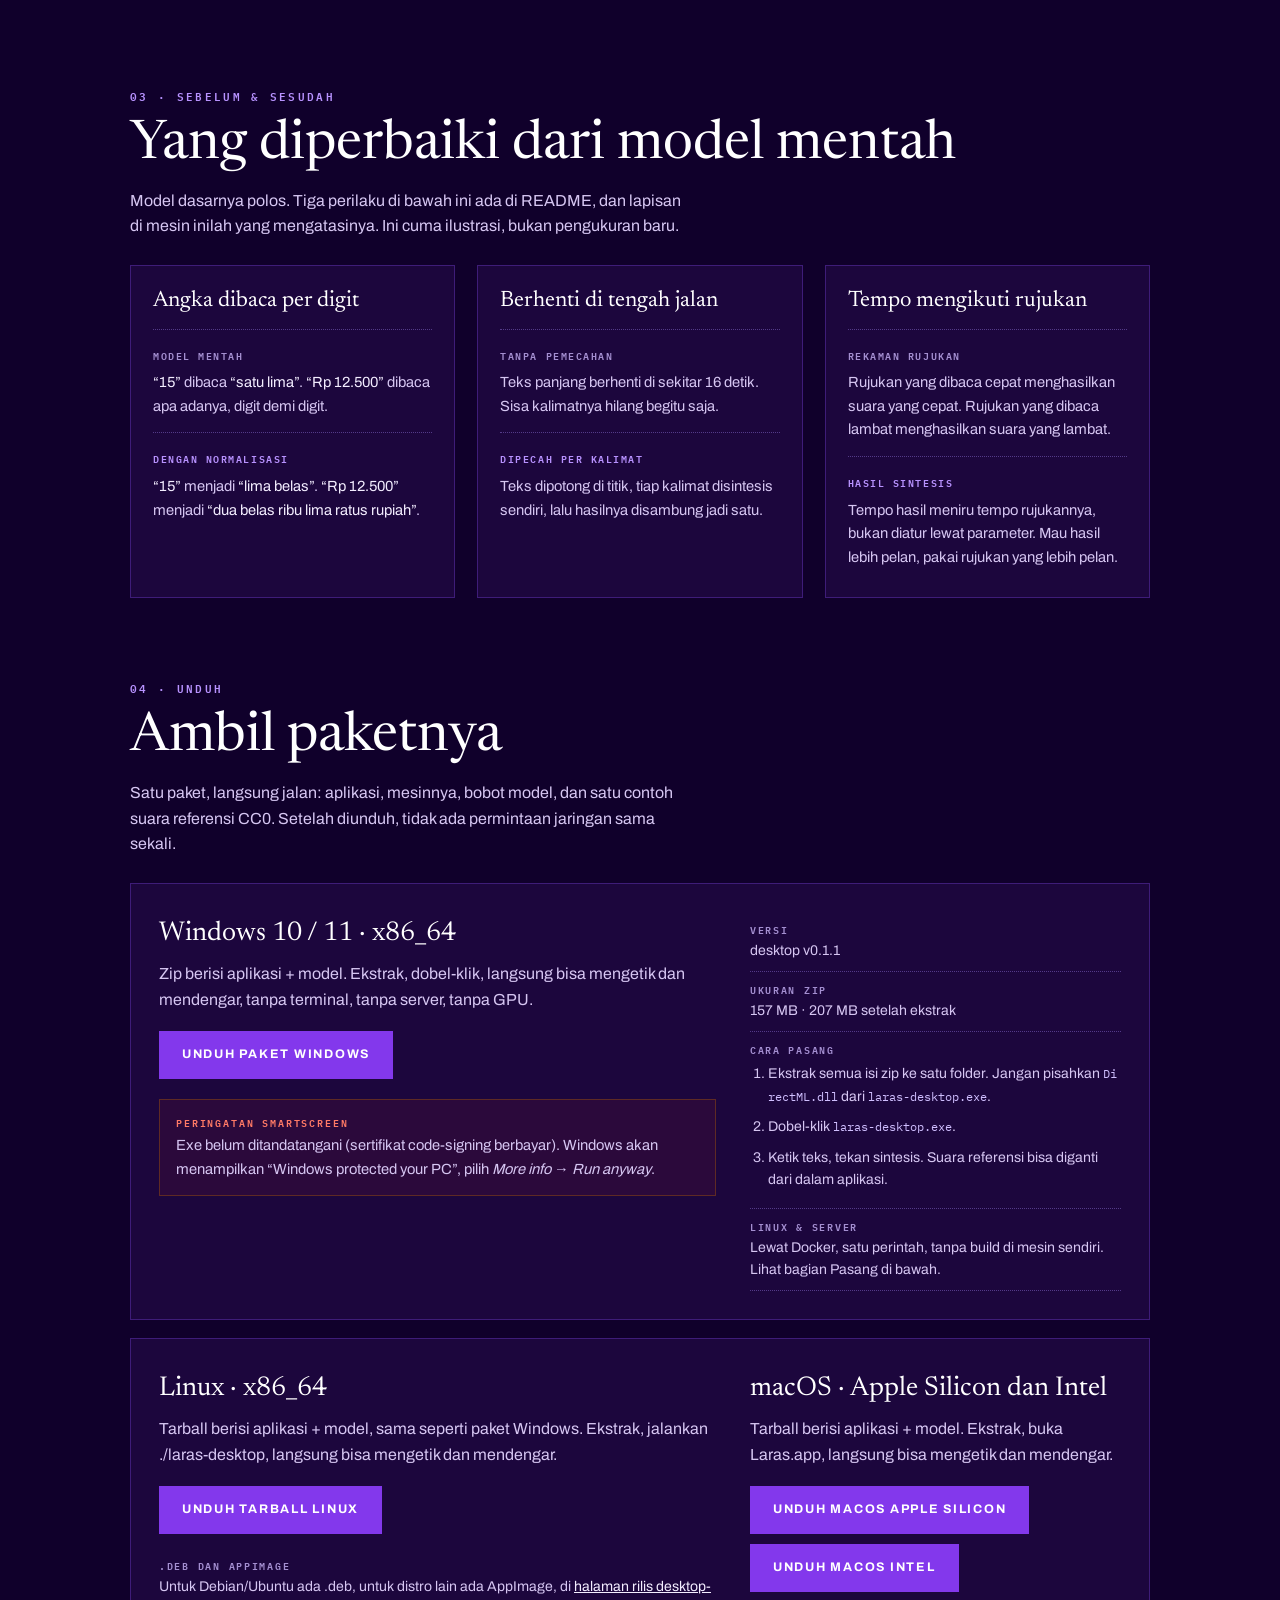
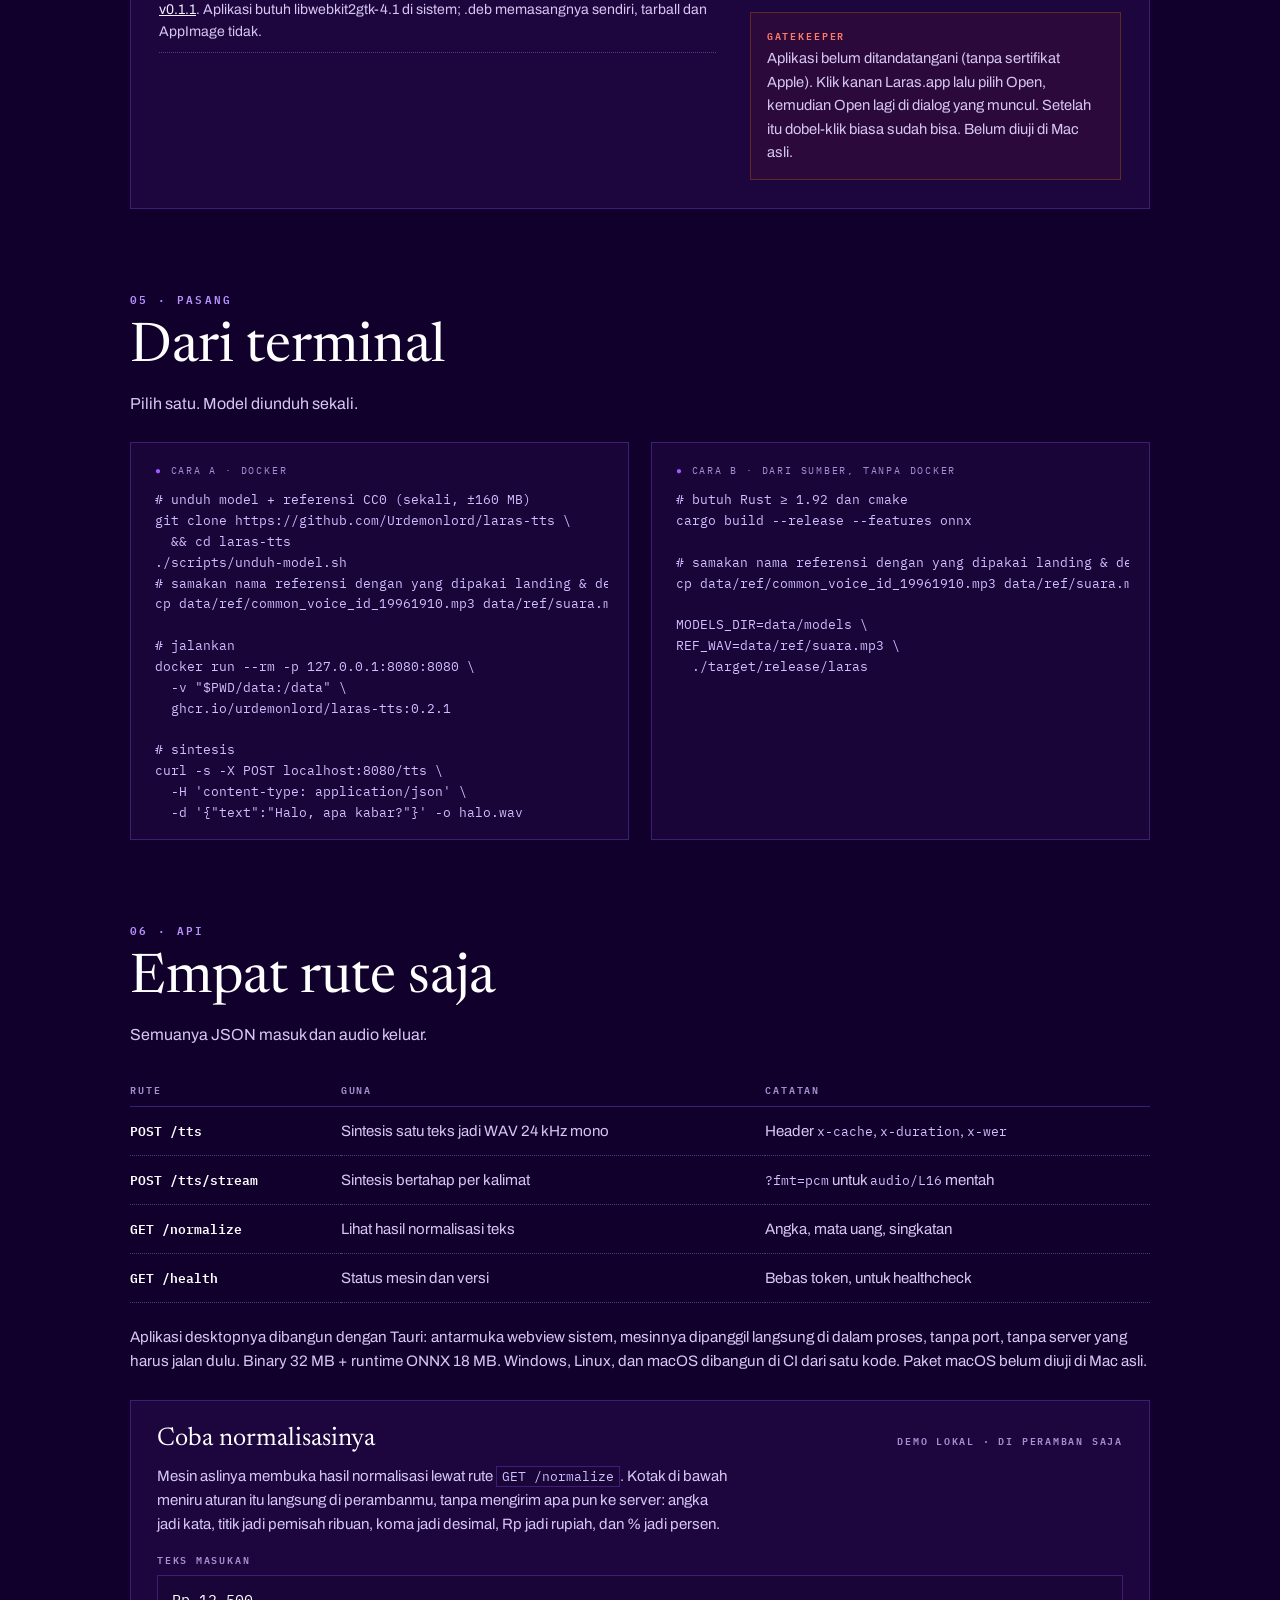
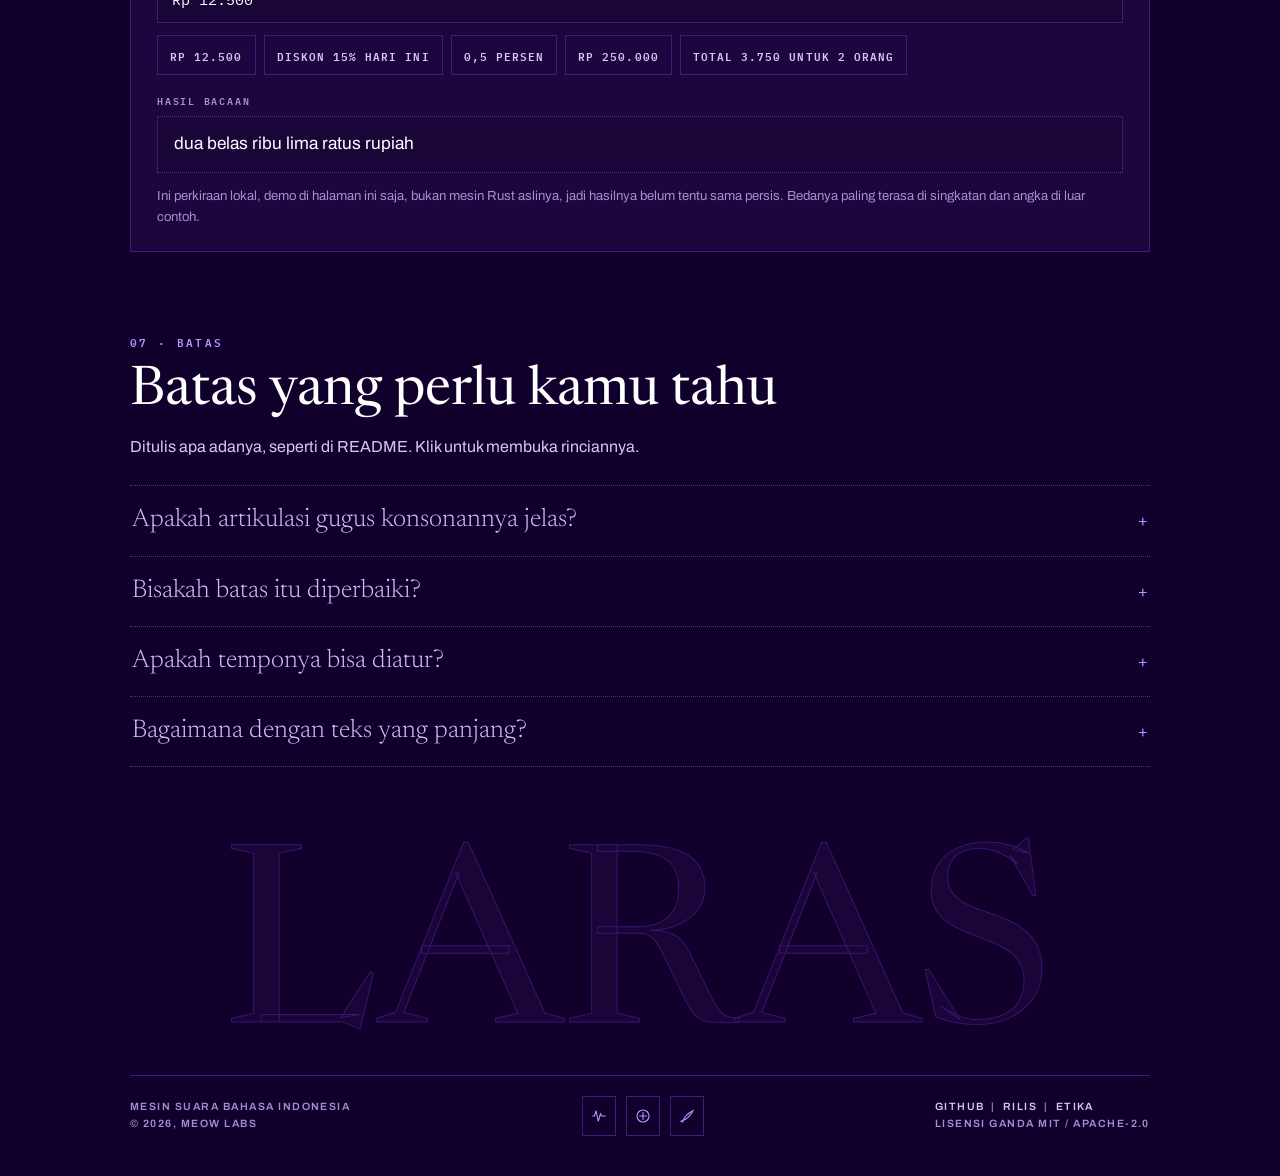
==== commit f27406f7: "desktop: paket rilis Linux + macOS (deb, AppImage, tarball)" ====
--- a/landing/index.html
+++ b/landing/index.html
@@ -801,14 +801,14 @@
             <div>
               <h3>Windows 10 / 11 · x86_64</h3>
               <p style="color:var(--body); margin: 0 0 18px;">Zip berisi aplikasi + model. Ekstrak, dobel-klik, langsung bisa mengetik dan mendengar, tanpa terminal, tanpa server, tanpa GPU.</p>
-              <a class="btn btn-solid" href="https://github.com/Urdemonlord/laras-tts/releases/download/desktop-v0.1.0/laras-desktop-windows-x86_64.zip">Unduh paket Windows</a>
+              <a class="btn btn-solid" href="https://github.com/Urdemonlord/laras-tts/releases/download/desktop-v0.1.1/laras-desktop-windows-x86_64.zip">Unduh paket Windows</a>
               <div class="warn">
                 <b>Peringatan SmartScreen</b>
                 Exe belum ditandatangani (sertifikat code-signing berbayar). Windows akan menampilkan “Windows protected your PC”, pilih <i>More info</i> → <i>Run anyway</i>.
               </div>
             </div>
             <div>
-              <div class="field"><b>Versi</b>desktop v0.1.0</div>
+              <div class="field"><b>Versi</b>desktop v0.1.1</div>
               <div class="field"><b>Ukuran zip</b>157 MB · 207 MB setelah ekstrak</div>
               <div class="field"><b>Cara pasang</b>
                 <ol class="steps" style="margin-top:6px;">
@@ -818,6 +818,28 @@
                 </ol>
               </div>
               <div class="field"><b>Linux &amp; server</b>Lewat Docker, satu perintah, tanpa build di mesin sendiri. Lihat bagian Pasang di bawah.</div>
+            </div>
+          </div>
+        </div>
+        <div class="dl-panel" style="margin-top:18px;">
+          <div class="form-grid">
+            <div>
+              <h3>Linux &middot; x86_64</h3>
+              <p style="color:var(--body); margin: 0 0 18px;">Tarball berisi aplikasi + model, sama seperti paket Windows. Ekstrak, jalankan ./laras-desktop, langsung bisa mengetik dan mendengar.</p>
+              <a class="btn btn-solid" href="https://github.com/Urdemonlord/laras-tts/releases/download/desktop-v0.1.1/laras-desktop-linux-x86_64.tar.gz">Unduh tarball Linux</a>
+              <div class="field" style="margin-top:14px;"><b>.deb dan AppImage</b>Untuk Debian/Ubuntu ada .deb, untuk distro lain ada AppImage, di <a href="https://github.com/Urdemonlord/laras-tts/releases/tag/desktop-v0.1.1">halaman rilis desktop-v0.1.1</a>. Aplikasi butuh libwebkit2gtk-4.1 di sistem; .deb memasangnya sendiri, tarball dan AppImage tidak.</div>
+            </div>
+            <div>
+              <h3>macOS &middot; Apple Silicon dan Intel</h3>
+              <p style="color:var(--body); margin: 0 0 18px;">Tarball berisi aplikasi + model. Ekstrak, buka Laras.app, langsung bisa mengetik dan mendengar.</p>
+              <div style="display:flex; flex-direction:column; gap:10px; align-items:flex-start;">
+                <a class="btn btn-solid" href="https://github.com/Urdemonlord/laras-tts/releases/download/desktop-v0.1.1/laras-desktop-macos-arm64.tar.gz">Unduh macOS Apple Silicon</a>
+                <a class="btn btn-solid" href="https://github.com/Urdemonlord/laras-tts/releases/download/desktop-v0.1.1/laras-desktop-macos-x86_64.tar.gz">Unduh macOS Intel</a>
+              </div>
+              <div class="warn">
+                <b>Gatekeeper</b>
+                Aplikasi belum ditandatangani (tanpa sertifikat Apple). Klik kanan Laras.app lalu pilih Open, kemudian Open lagi di dialog yang muncul. Setelah itu dobel-klik biasa sudah bisa. Belum diuji di Mac asli.
+              </div>
             </div>
           </div>
         </div>
@@ -877,7 +899,7 @@
             <tr><td><code>GET /health</code></td><td>Status mesin dan versi</td><td>Bebas token, untuk healthcheck</td></tr>
           </tbody>
         </table>
-        <p class="prose" style="color:var(--body); margin-top:22px; font-size:.95rem;">Aplikasi desktopnya dibangun dengan Tauri: antarmuka webview sistem, mesinnya dipanggil langsung di dalam proses, tanpa port, tanpa server yang harus jalan dulu. Binary 32 MB + runtime ONNX 18 MB. Windows dan Linux dibangun di CI dari satu kode. macOS belum dibangun, belum ada yang menguji.</p>
+        <p class="prose" style="color:var(--body); margin-top:22px; font-size:.95rem;">Aplikasi desktopnya dibangun dengan Tauri: antarmuka webview sistem, mesinnya dipanggil langsung di dalam proses, tanpa port, tanpa server yang harus jalan dulu. Binary 32 MB + runtime ONNX 18 MB. Windows, Linux, dan macOS dibangun di CI dari satu kode. Paket macOS belum diuji di Mac asli.</p>
 
         <div class="norm" id="norm">
           <div class="metrics-head"><h3>Coba normalisasinya</h3><span>Demo lokal · di peramban saja</span></div>
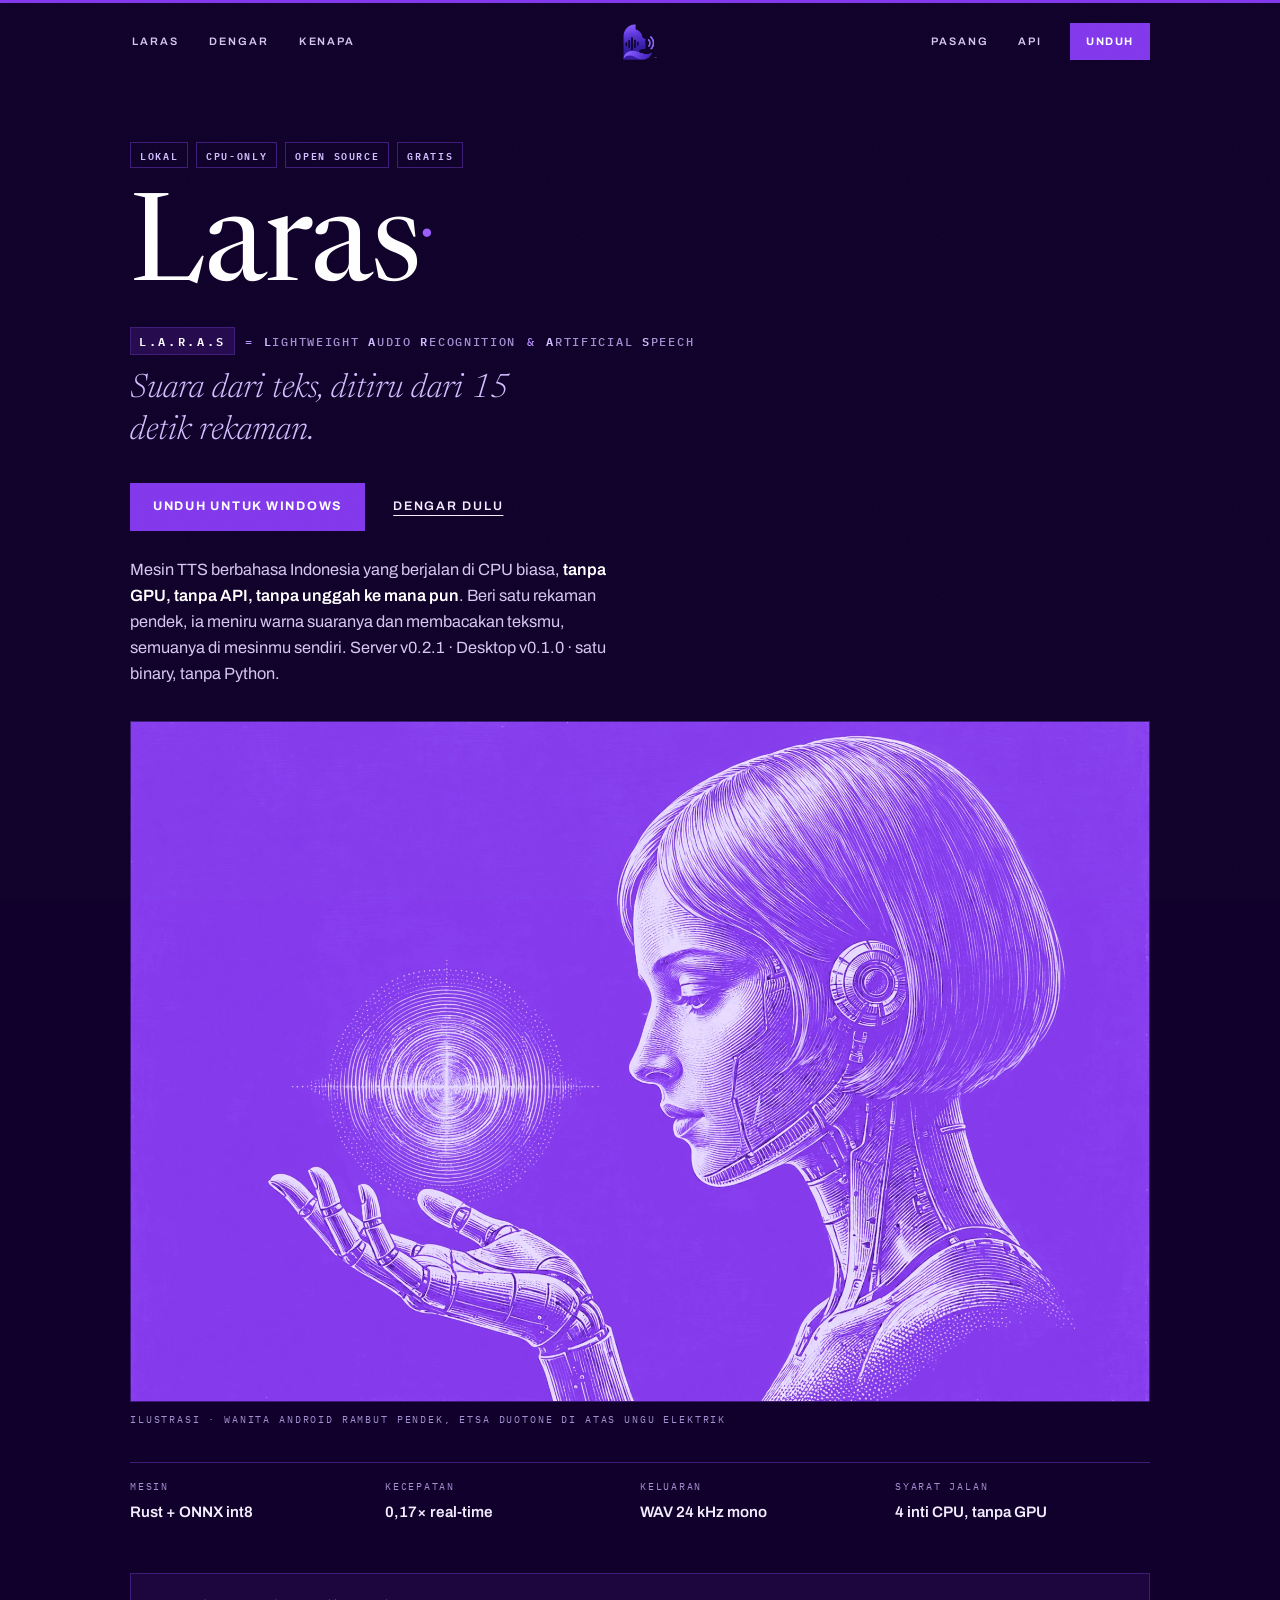
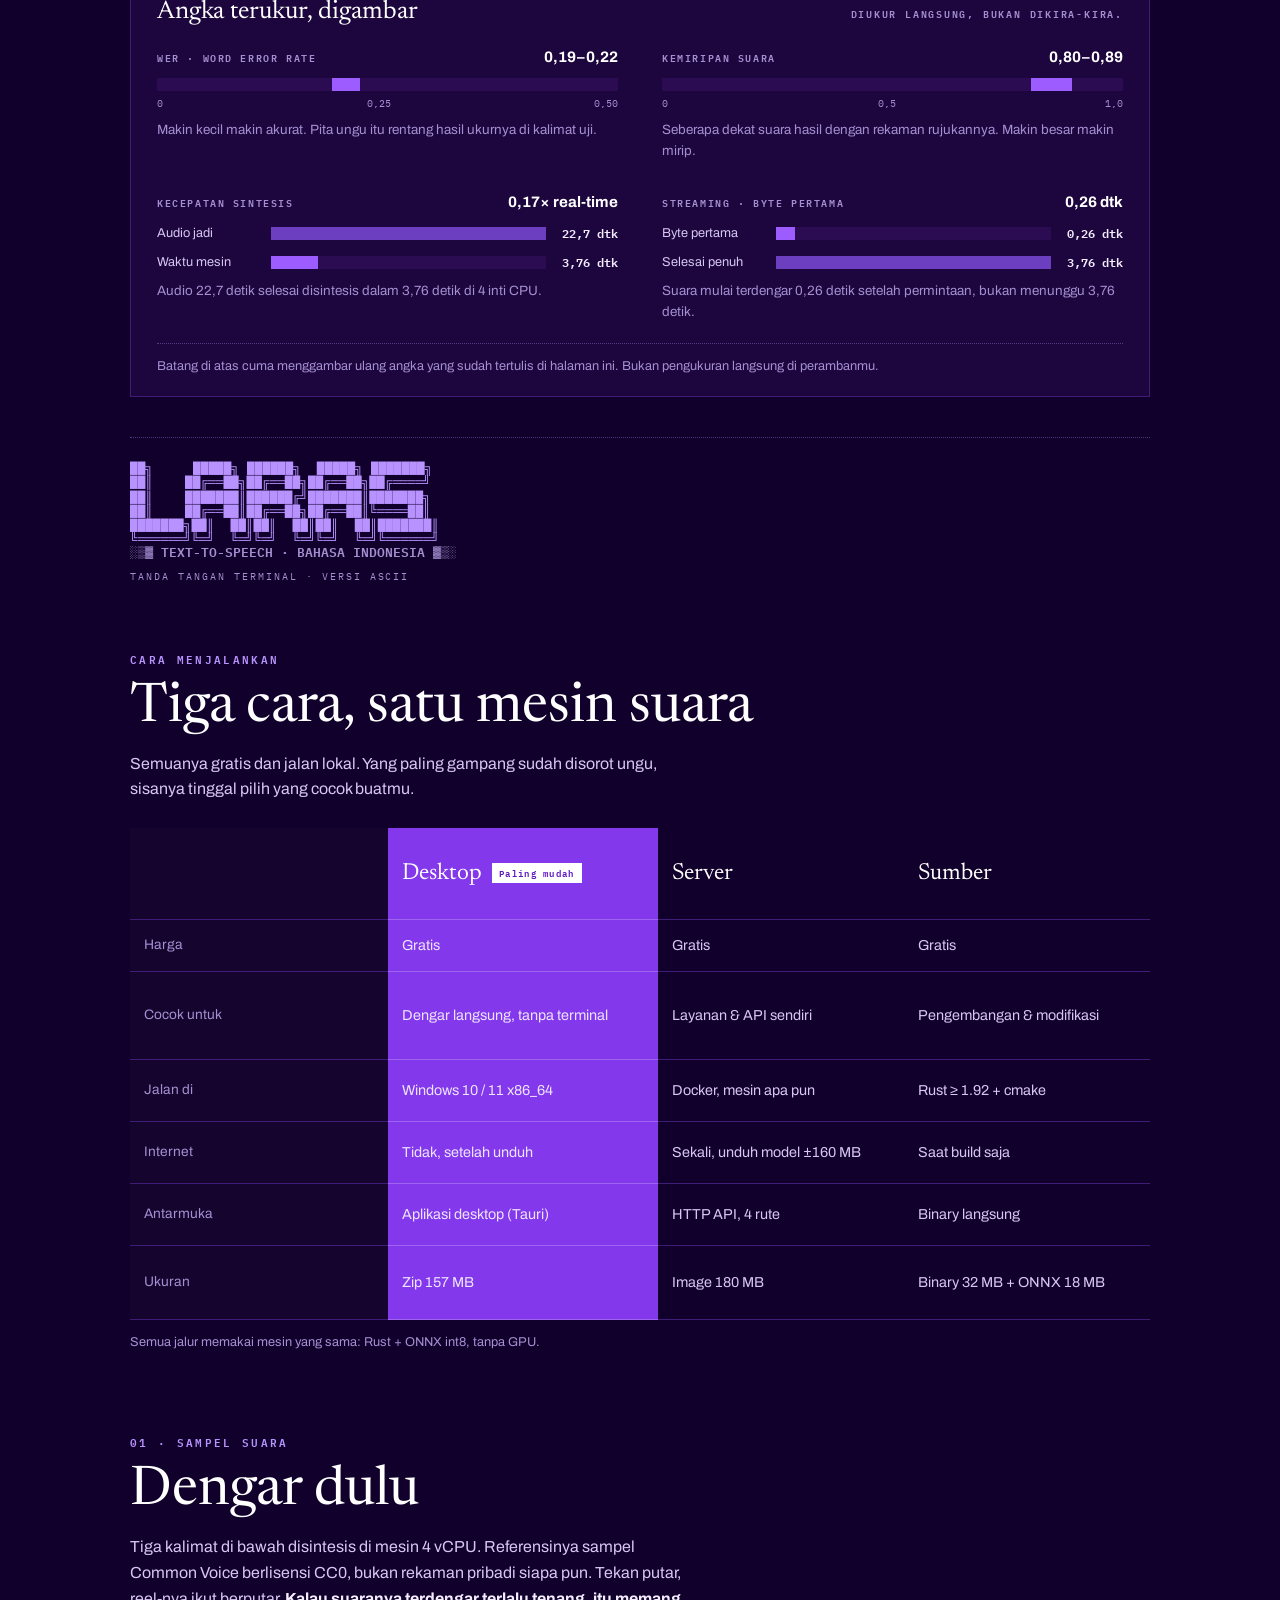
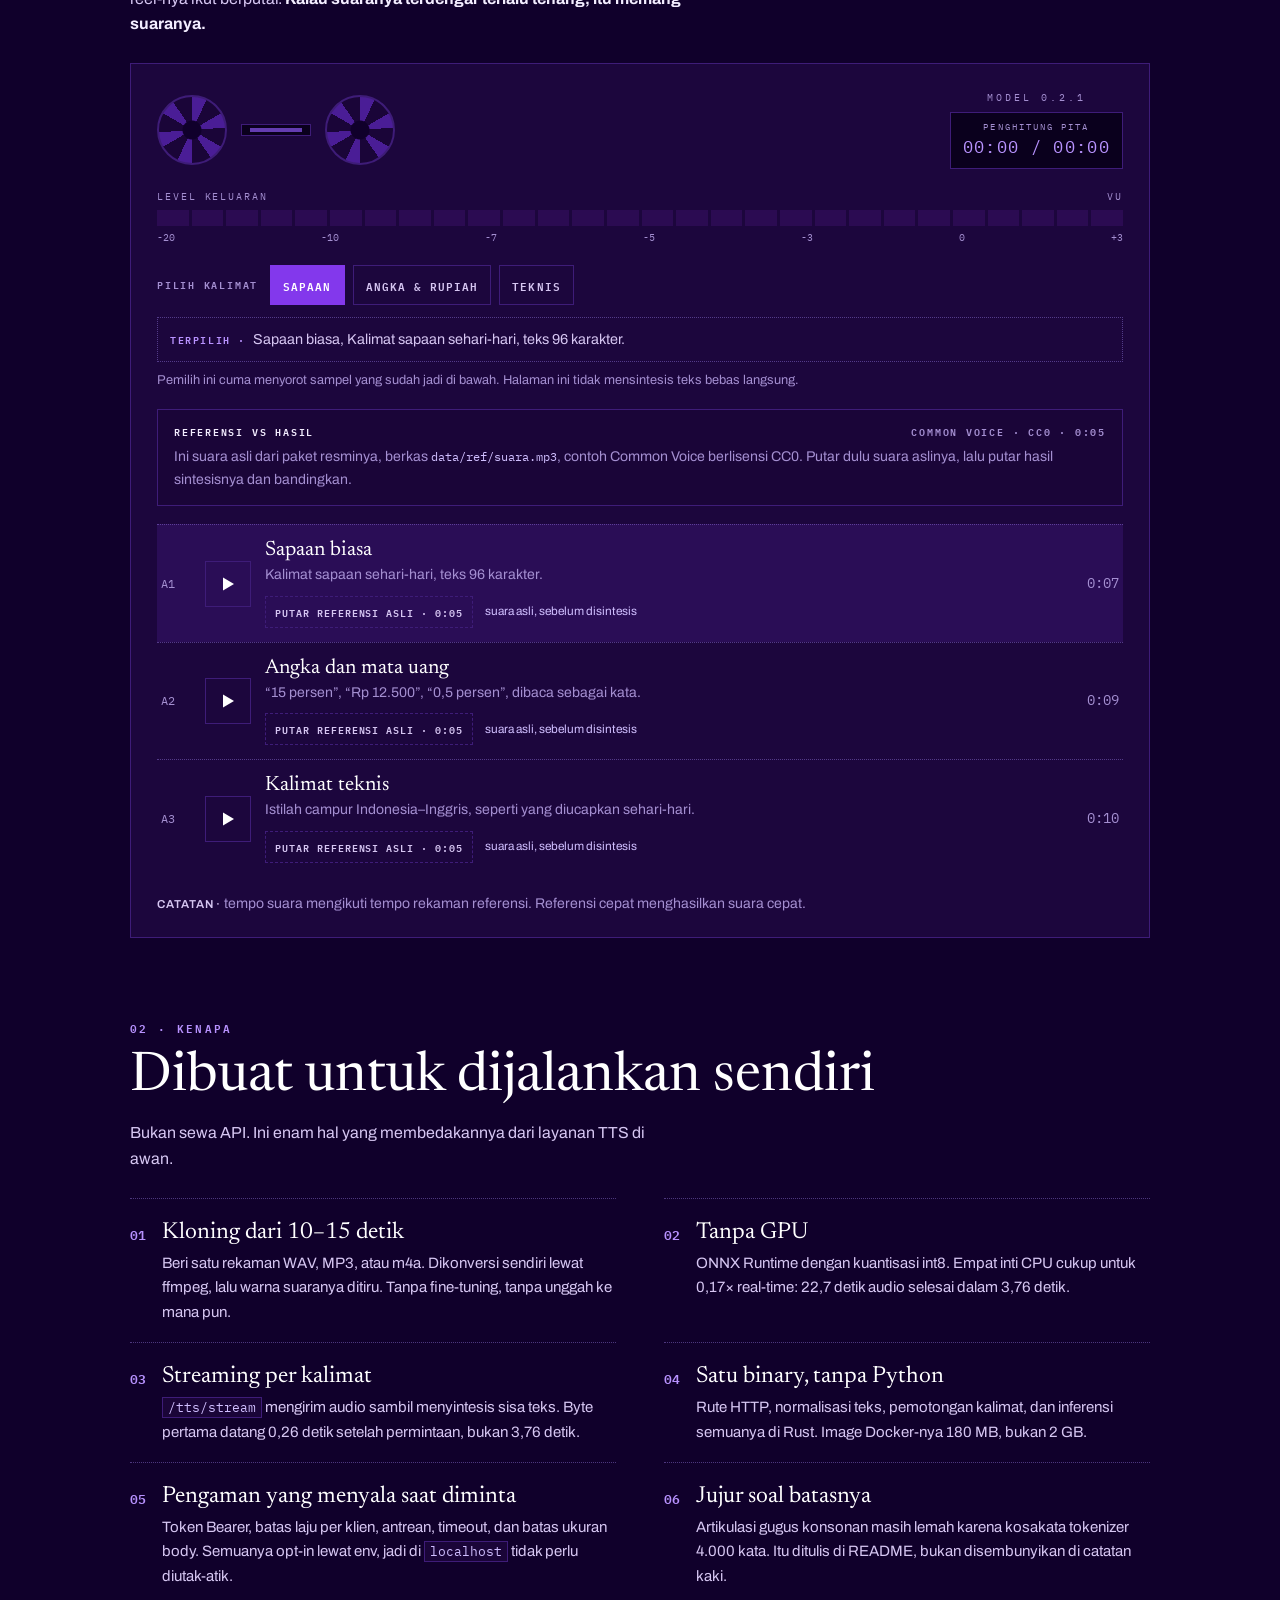
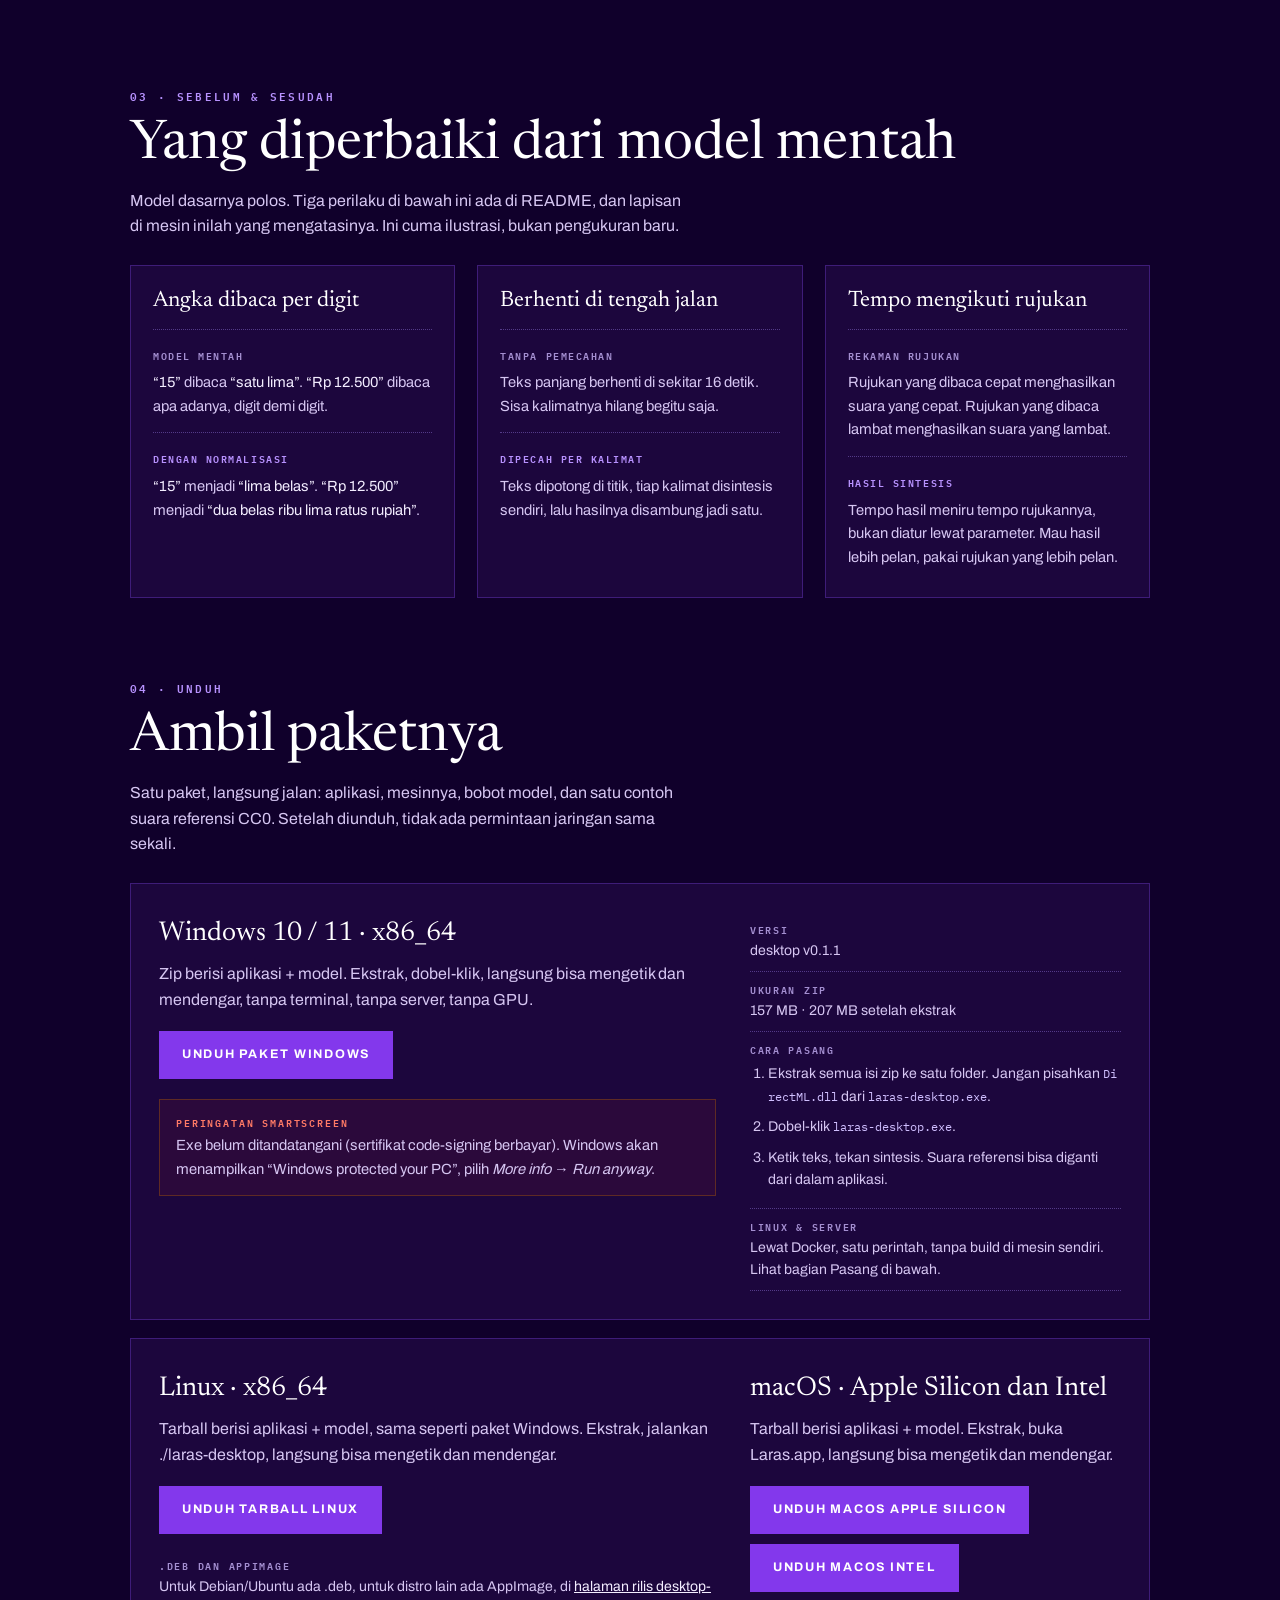
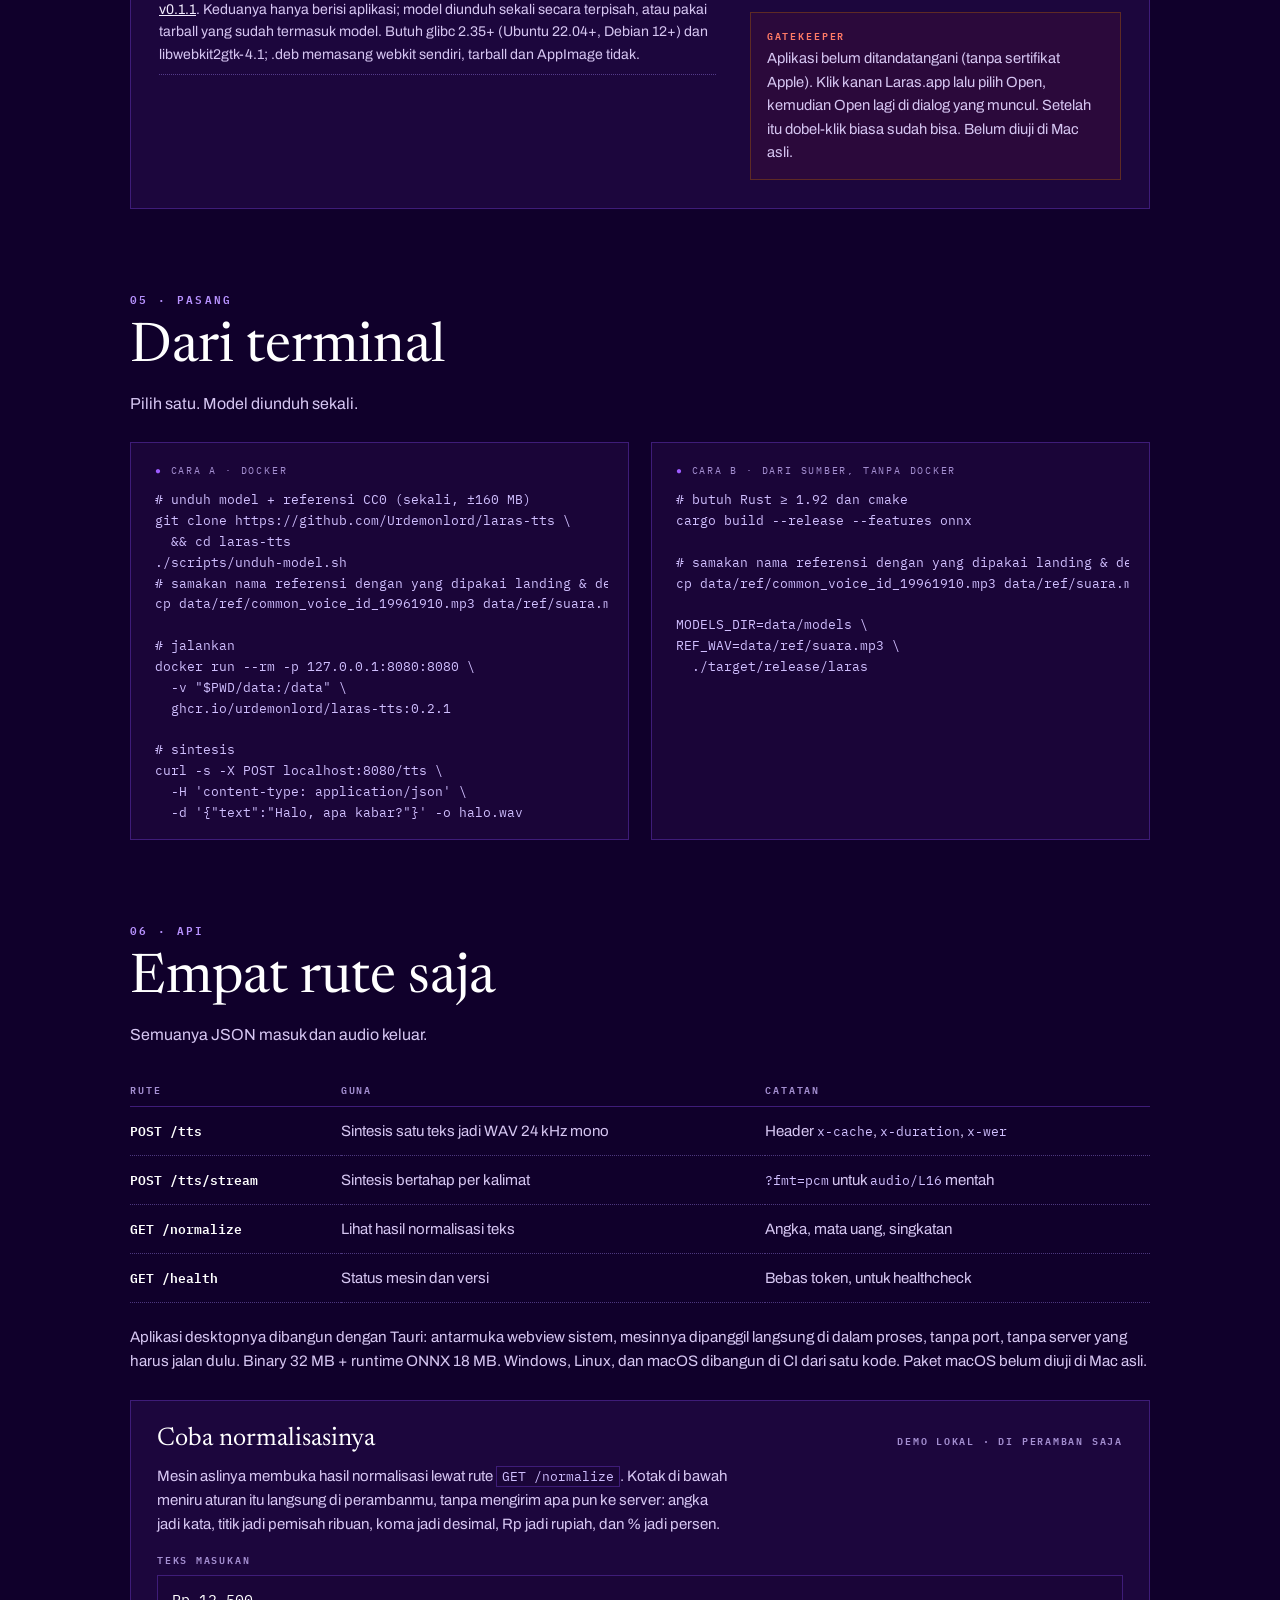
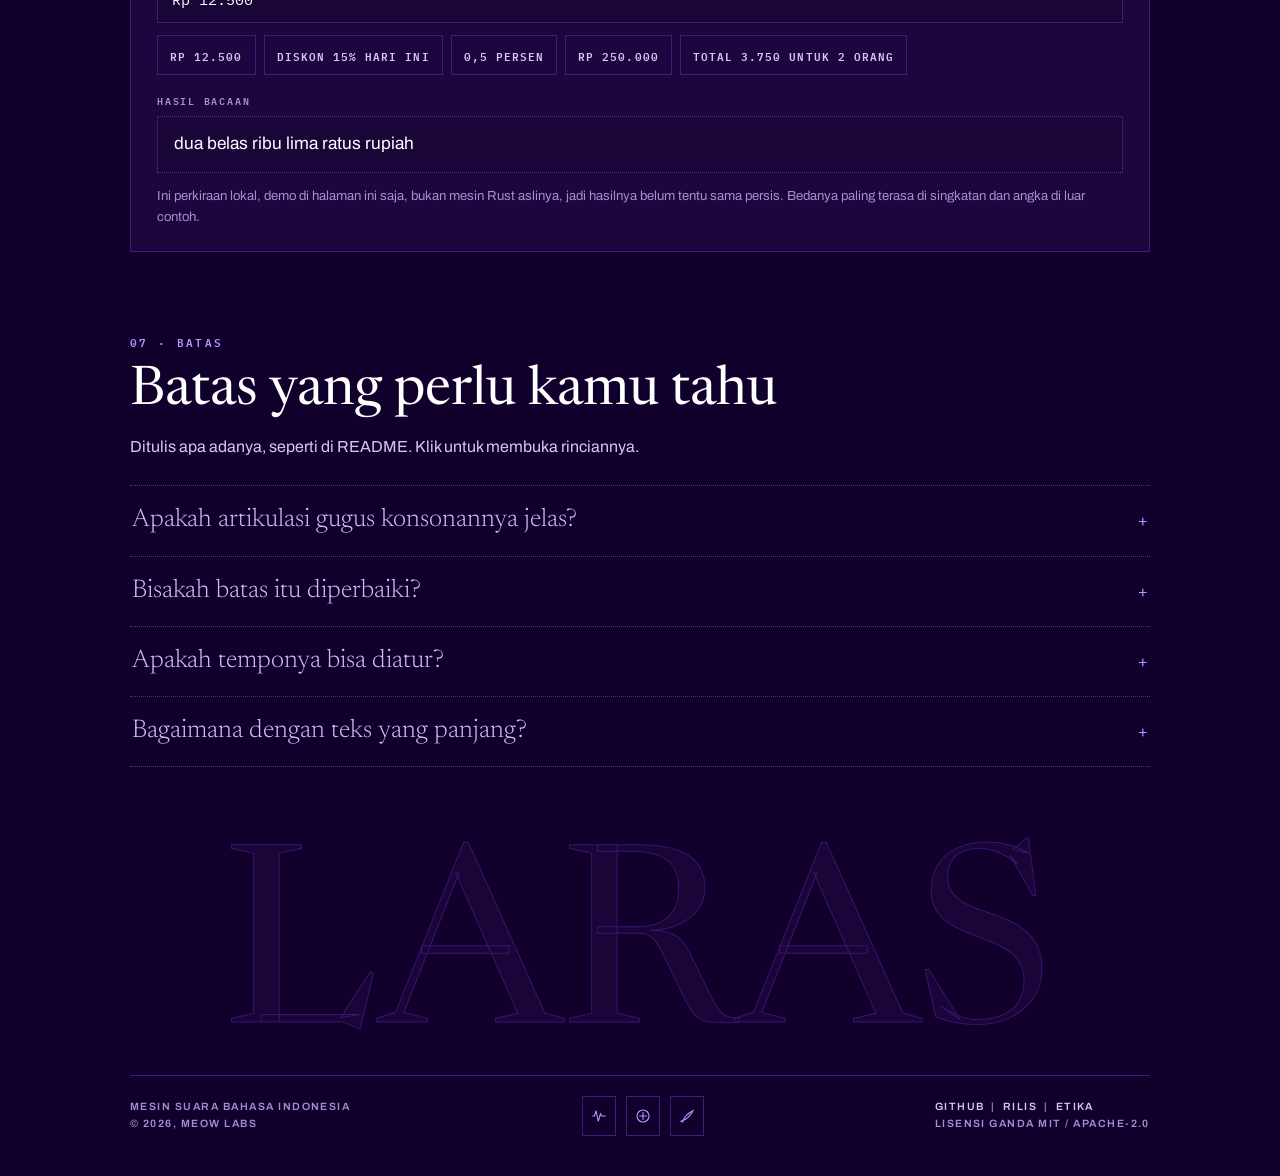
==== commit d1453604: "desktop: perbaiki temuan review PR #4 (3 P1, 3 P2, 1 P3)" ====
--- a/landing/index.html
+++ b/landing/index.html
@@ -827,7 +827,7 @@
               <h3>Linux &middot; x86_64</h3>
               <p style="color:var(--body); margin: 0 0 18px;">Tarball berisi aplikasi + model, sama seperti paket Windows. Ekstrak, jalankan ./laras-desktop, langsung bisa mengetik dan mendengar.</p>
               <a class="btn btn-solid" href="https://github.com/Urdemonlord/laras-tts/releases/download/desktop-v0.1.1/laras-desktop-linux-x86_64.tar.gz">Unduh tarball Linux</a>
-              <div class="field" style="margin-top:14px;"><b>.deb dan AppImage</b>Untuk Debian/Ubuntu ada .deb, untuk distro lain ada AppImage, di <a href="https://github.com/Urdemonlord/laras-tts/releases/tag/desktop-v0.1.1">halaman rilis desktop-v0.1.1</a>. Aplikasi butuh libwebkit2gtk-4.1 di sistem; .deb memasangnya sendiri, tarball dan AppImage tidak.</div>
+              <div class="field" style="margin-top:14px;"><b>.deb dan AppImage</b>Untuk Debian/Ubuntu ada .deb, untuk distro lain ada AppImage, di <a href="https://github.com/Urdemonlord/laras-tts/releases/tag/desktop-v0.1.1">halaman rilis desktop-v0.1.1</a>. Keduanya hanya berisi aplikasi; model diunduh sekali secara terpisah, atau pakai tarball yang sudah termasuk model. Butuh glibc 2.35+ (Ubuntu 22.04+, Debian 12+) dan libwebkit2gtk-4.1; .deb memasang webkit sendiri, tarball dan AppImage tidak.</div>
             </div>
             <div>
               <h3>macOS &middot; Apple Silicon dan Intel</h3>
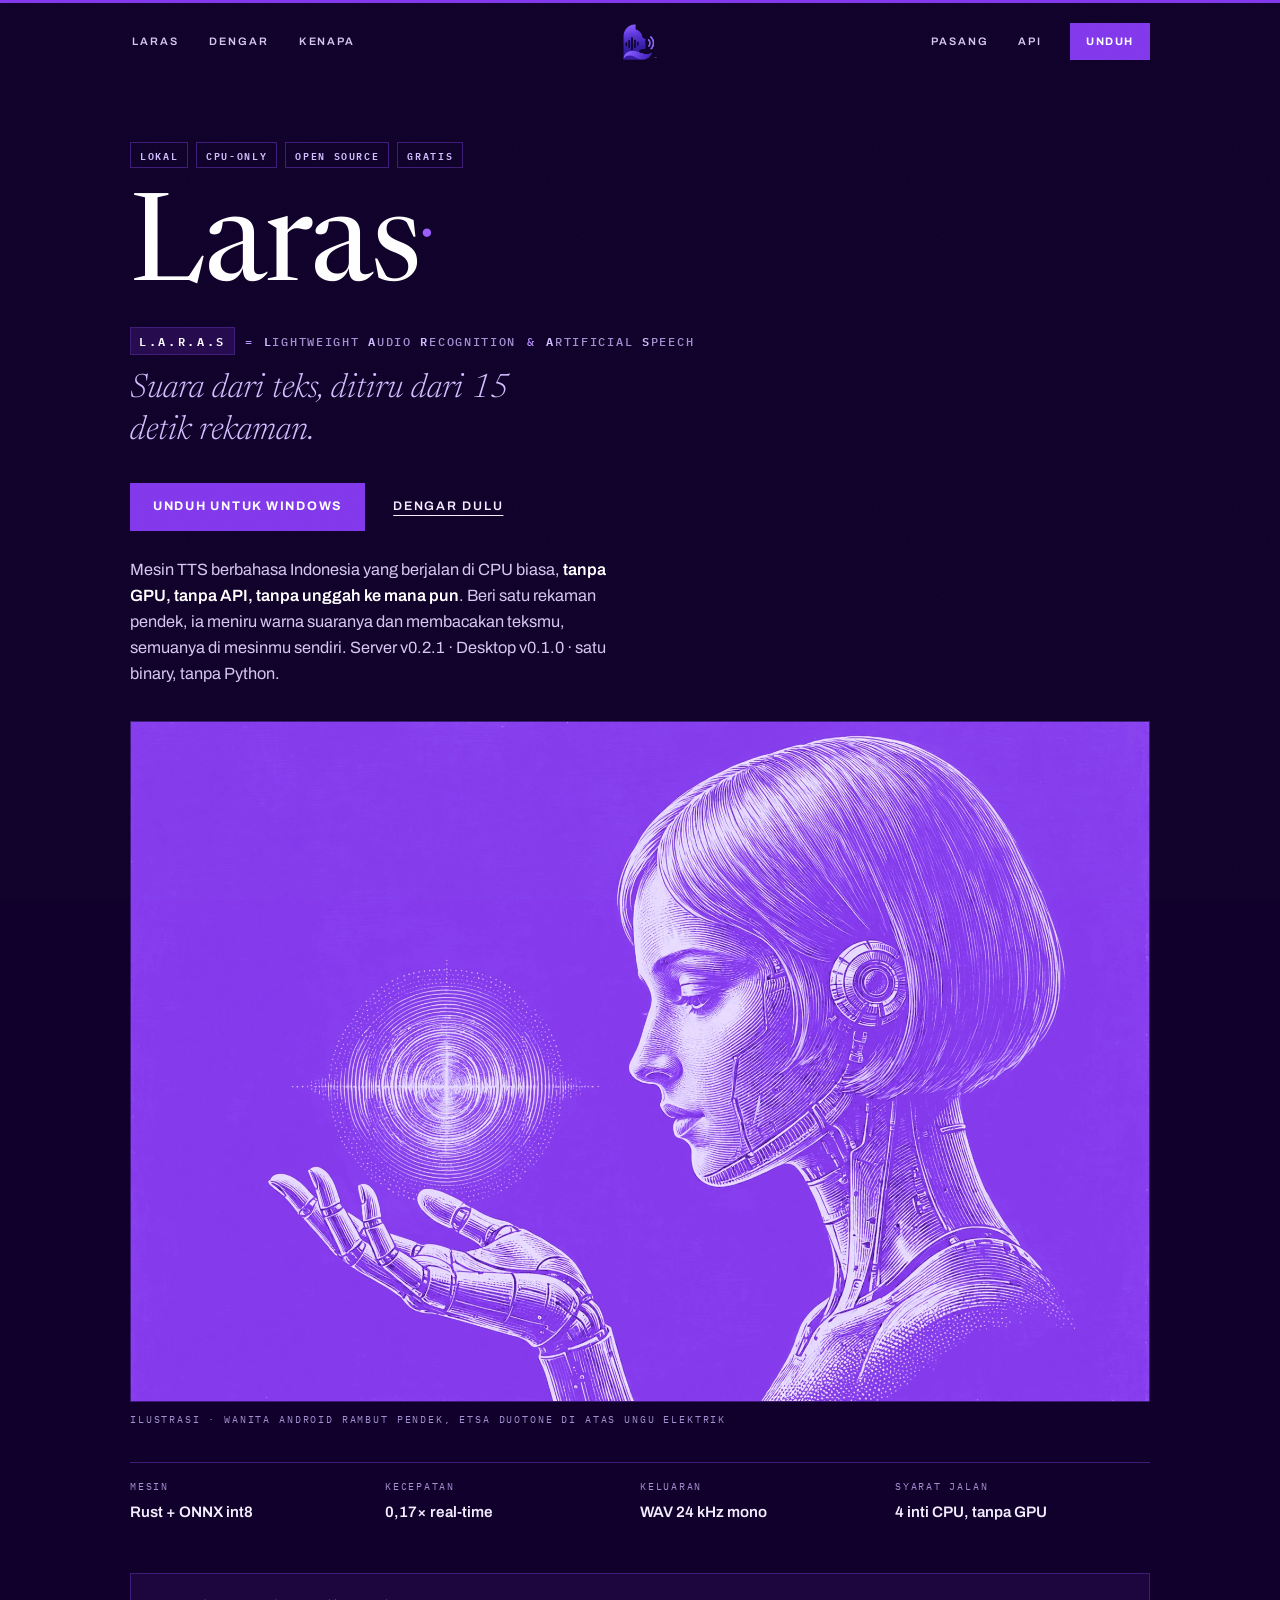
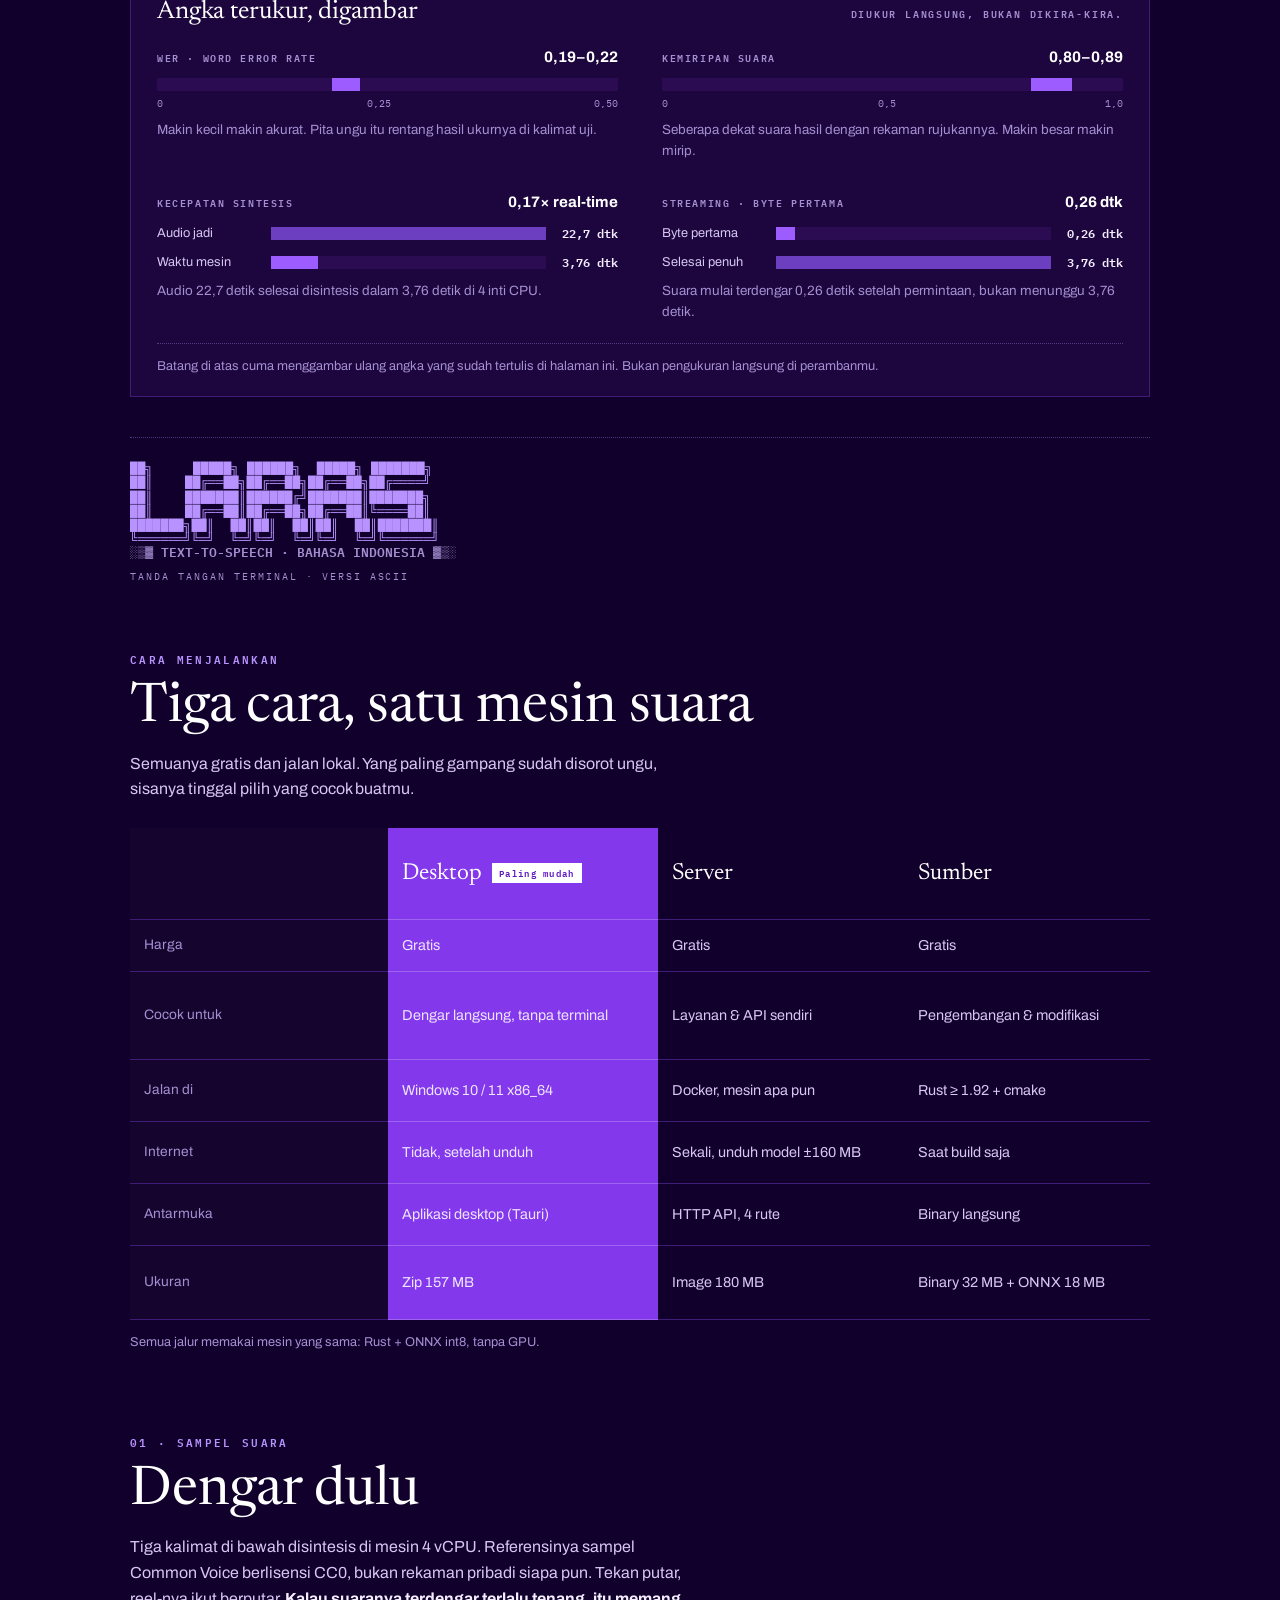
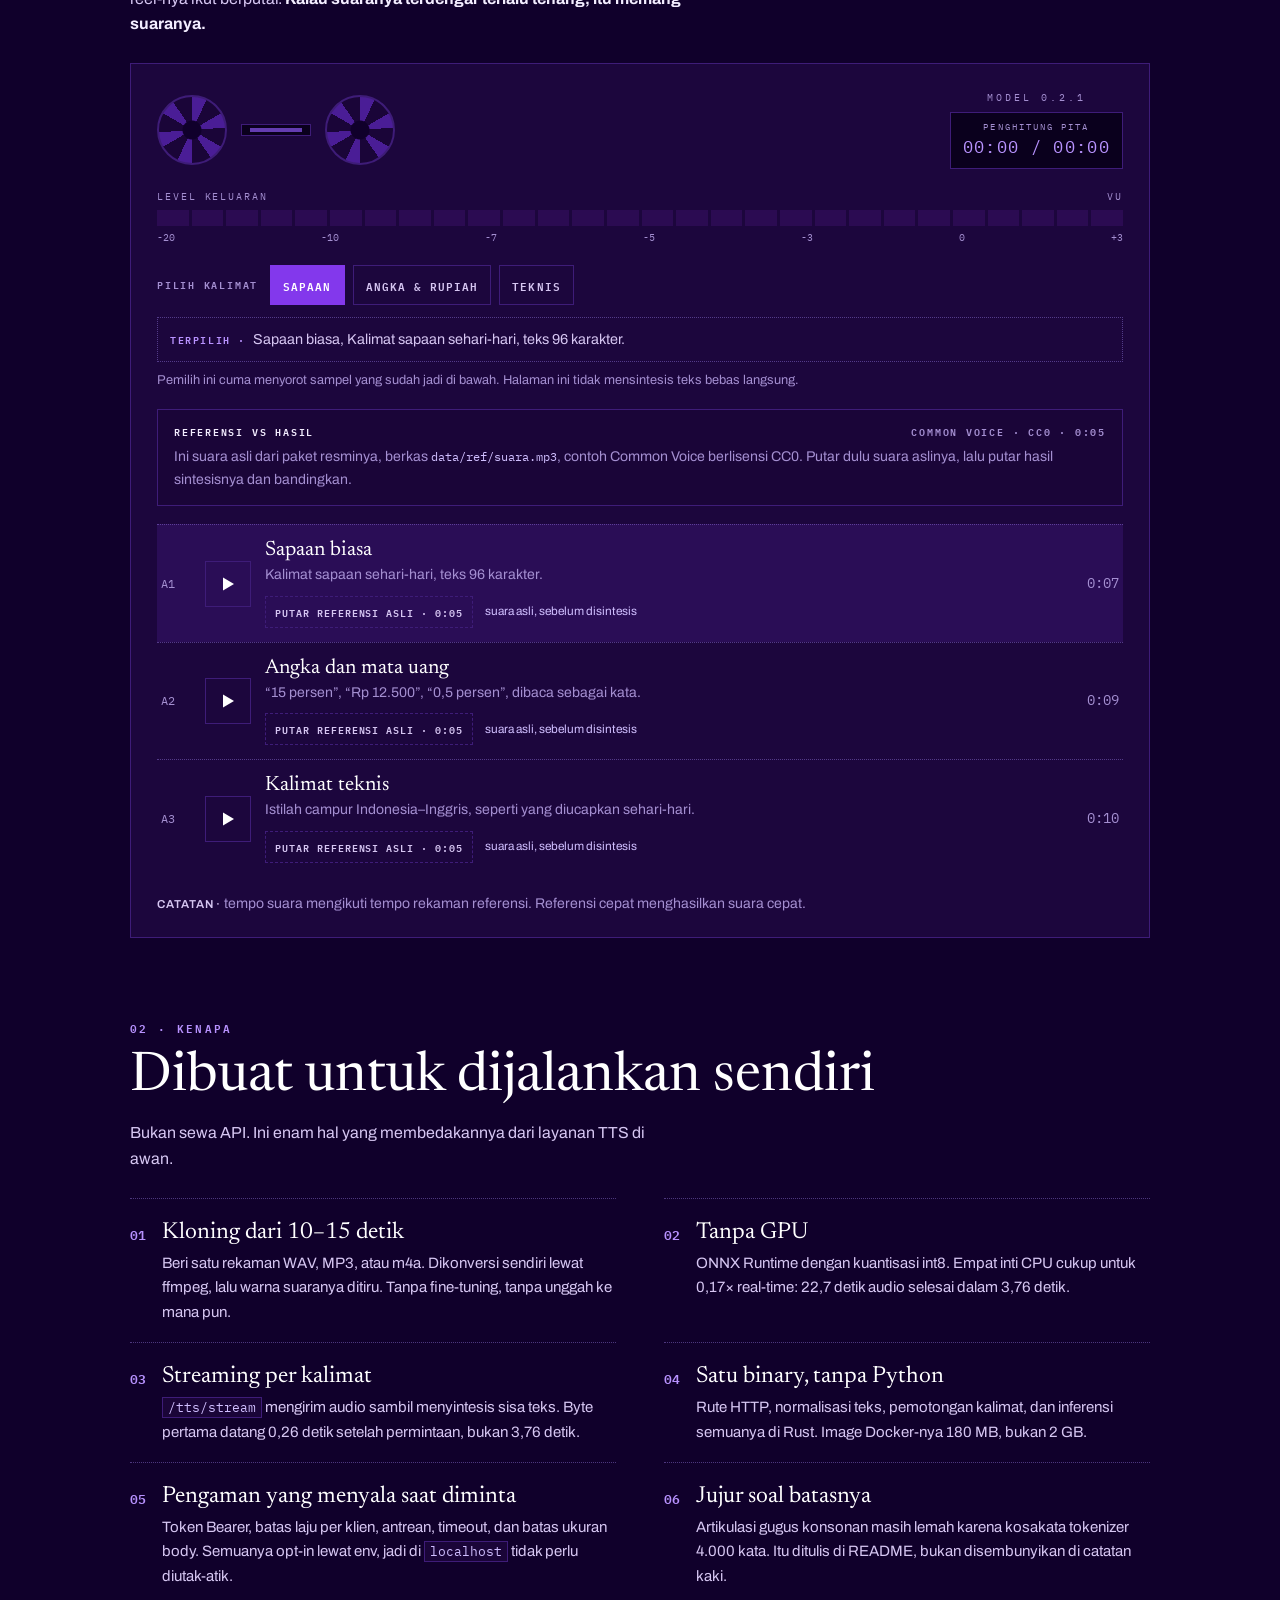
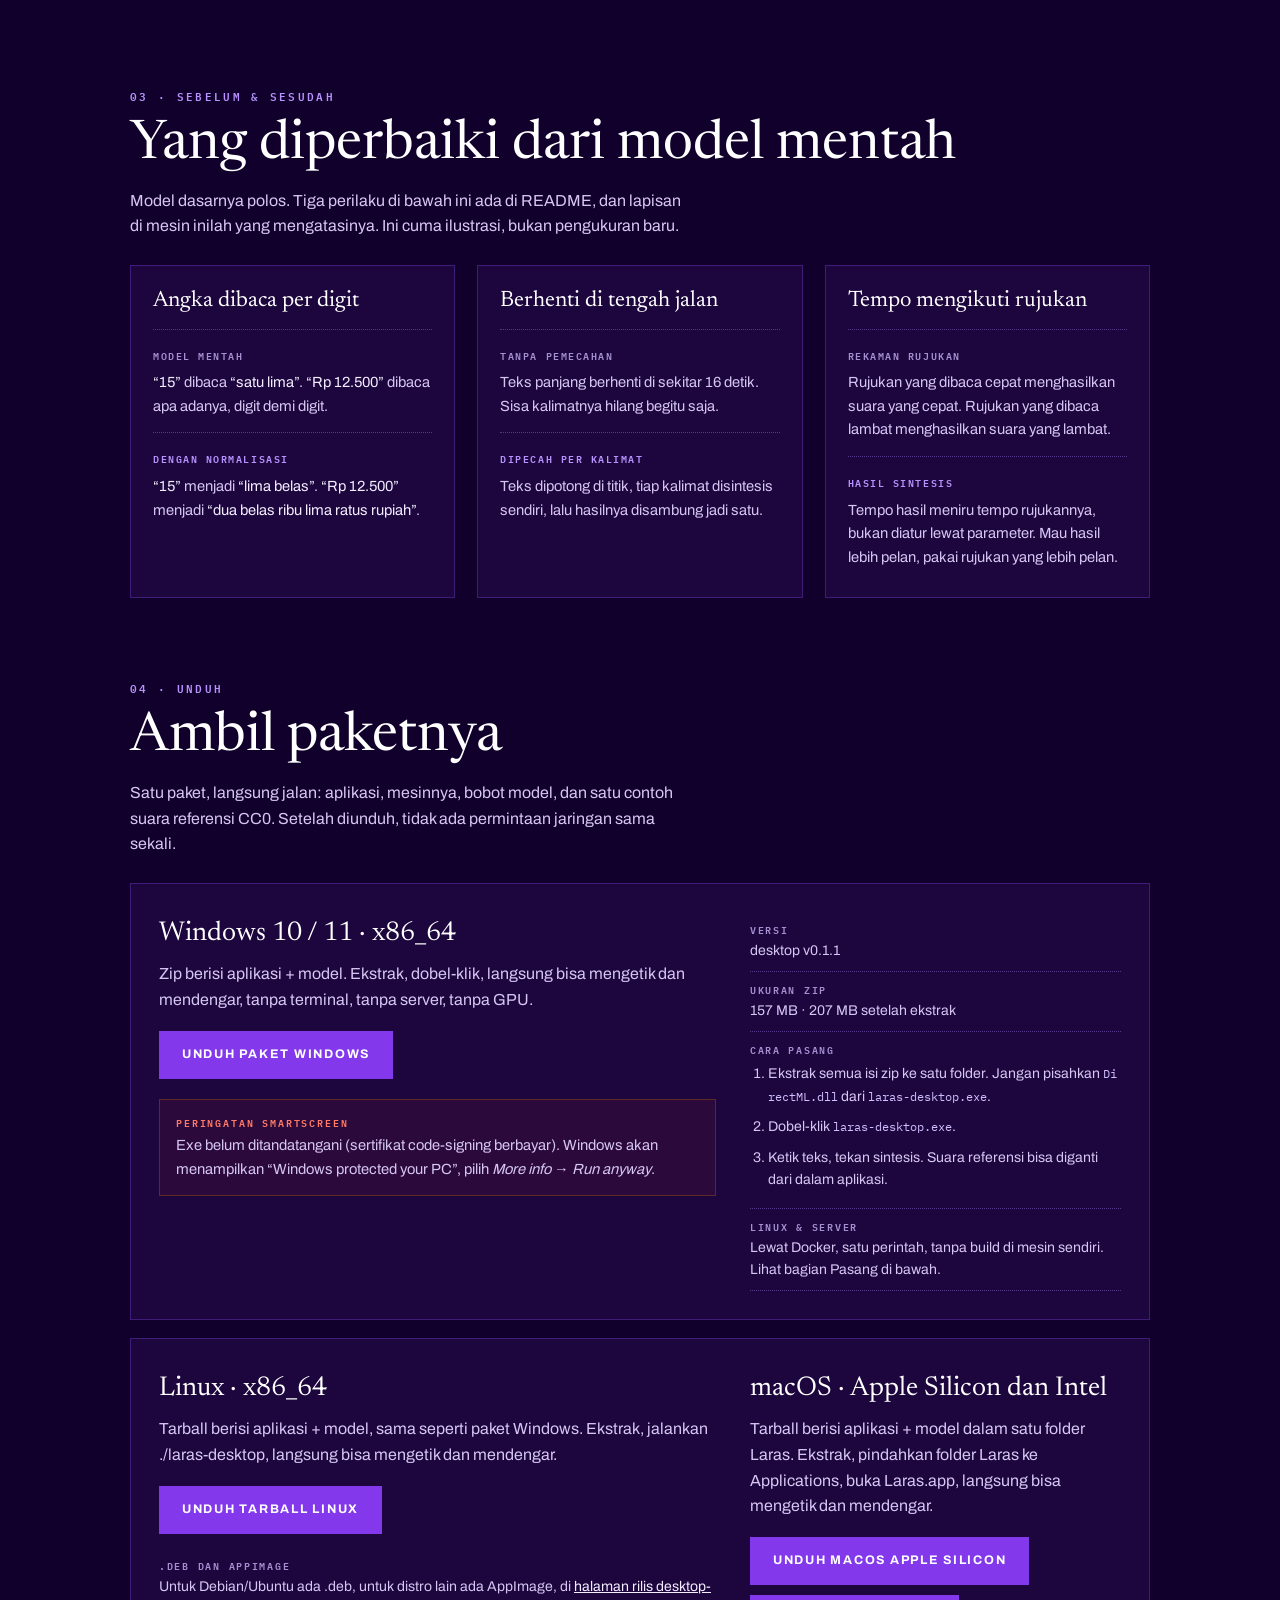
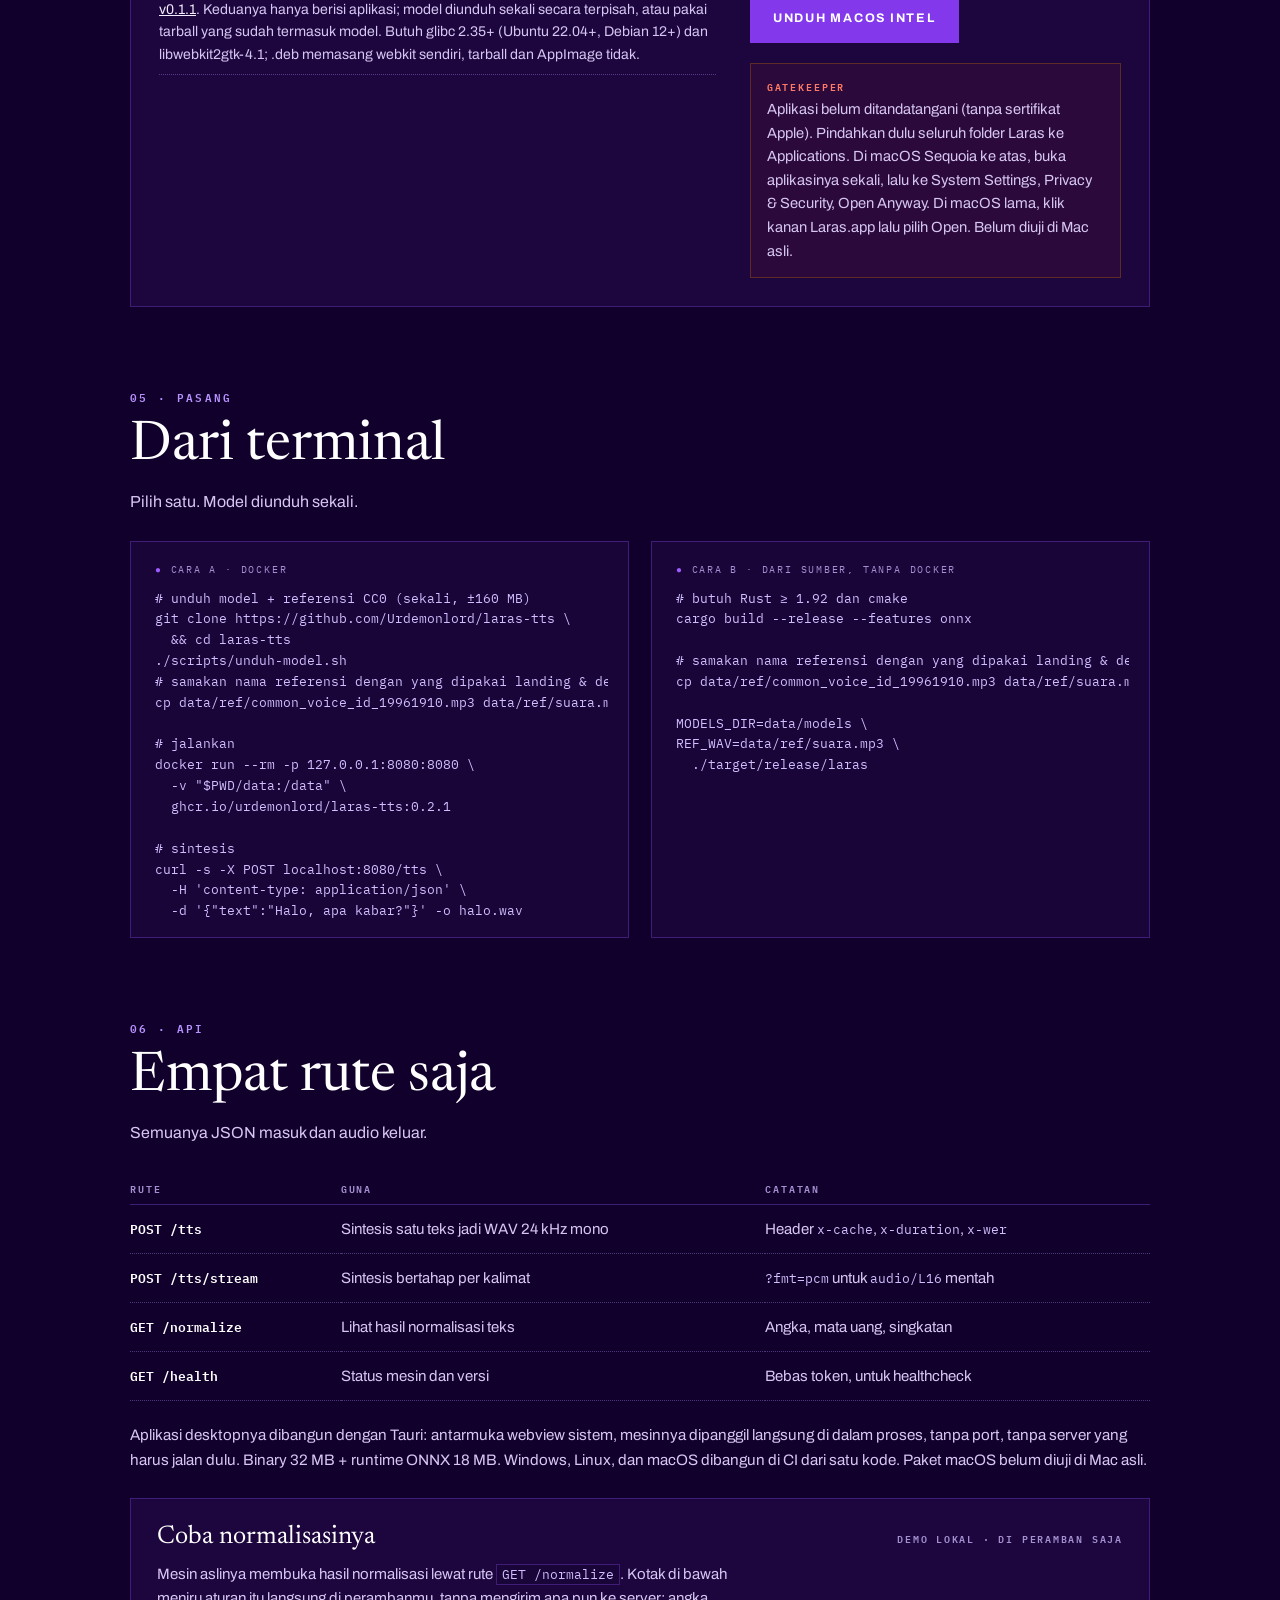
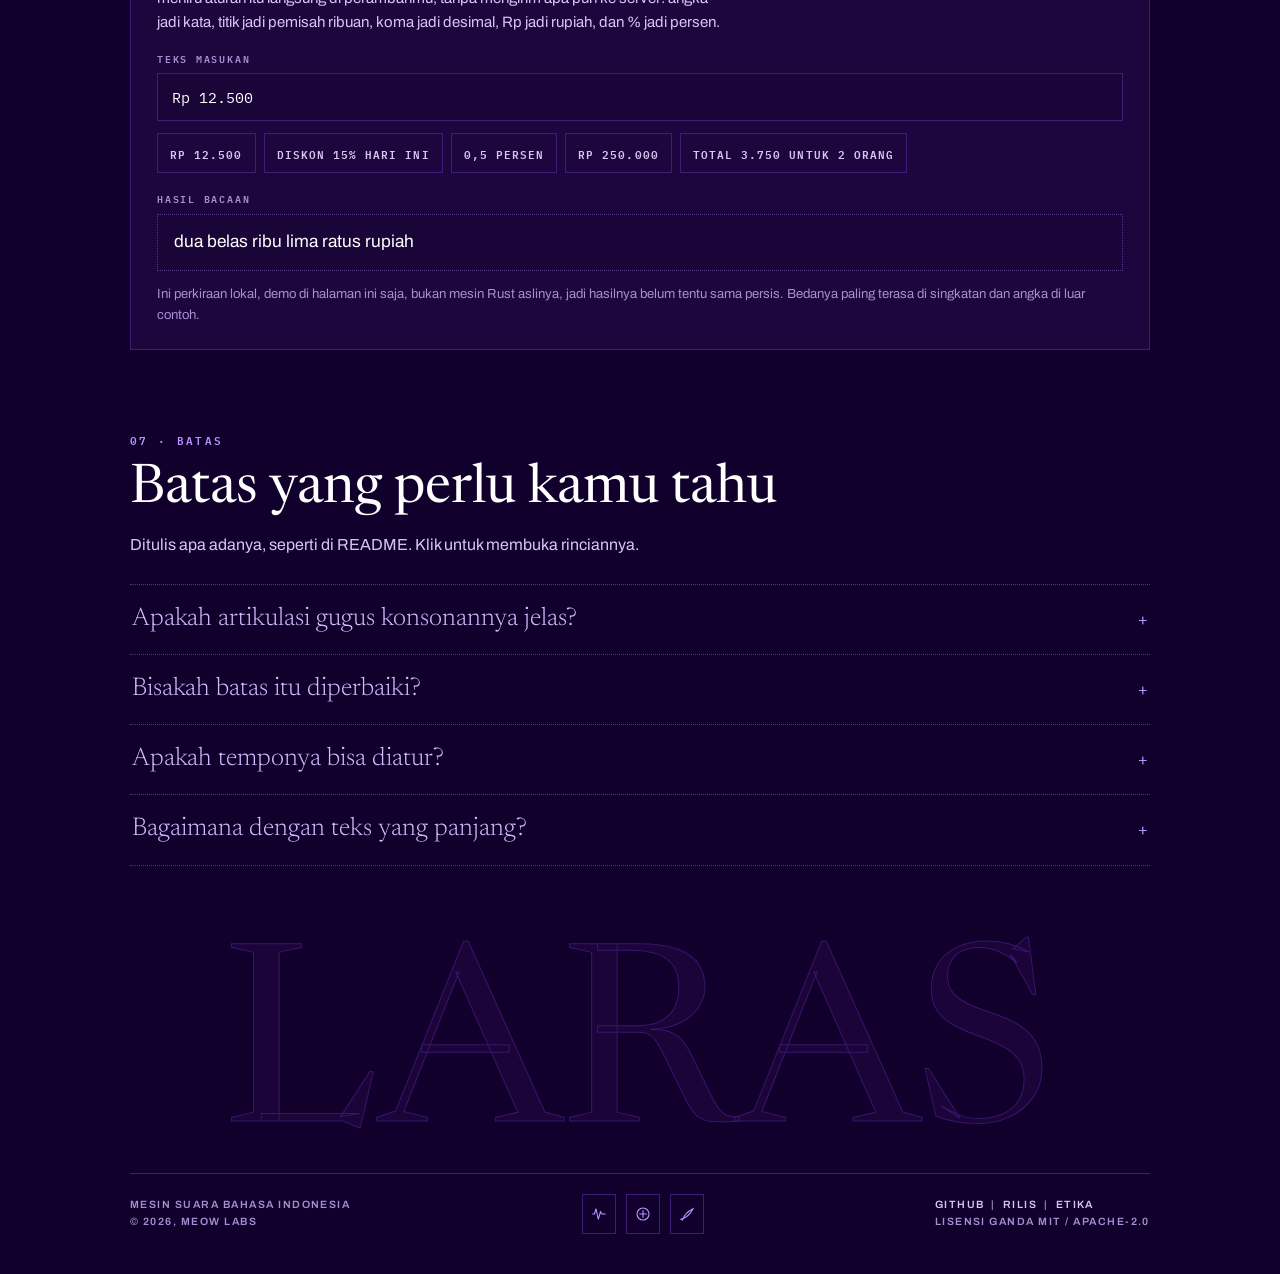
==== commit e4d05665: "desktop: perbaiki temuan CodeRabbit (guard dispatch, folder Laras macOS, Gatekeeper Sequoia)" ====
--- a/landing/index.html
+++ b/landing/index.html
@@ -831,14 +831,14 @@
             </div>
             <div>
               <h3>macOS &middot; Apple Silicon dan Intel</h3>
-              <p style="color:var(--body); margin: 0 0 18px;">Tarball berisi aplikasi + model. Ekstrak, buka Laras.app, langsung bisa mengetik dan mendengar.</p>
+              <p style="color:var(--body); margin: 0 0 18px;">Tarball berisi aplikasi + model dalam satu folder Laras. Ekstrak, pindahkan folder Laras ke Applications, buka Laras.app, langsung bisa mengetik dan mendengar.</p>
               <div style="display:flex; flex-direction:column; gap:10px; align-items:flex-start;">
                 <a class="btn btn-solid" href="https://github.com/Urdemonlord/laras-tts/releases/download/desktop-v0.1.1/laras-desktop-macos-arm64.tar.gz">Unduh macOS Apple Silicon</a>
                 <a class="btn btn-solid" href="https://github.com/Urdemonlord/laras-tts/releases/download/desktop-v0.1.1/laras-desktop-macos-x86_64.tar.gz">Unduh macOS Intel</a>
               </div>
               <div class="warn">
                 <b>Gatekeeper</b>
-                Aplikasi belum ditandatangani (tanpa sertifikat Apple). Klik kanan Laras.app lalu pilih Open, kemudian Open lagi di dialog yang muncul. Setelah itu dobel-klik biasa sudah bisa. Belum diuji di Mac asli.
+                Aplikasi belum ditandatangani (tanpa sertifikat Apple). Pindahkan dulu seluruh folder Laras ke Applications. Di macOS Sequoia ke atas, buka aplikasinya sekali, lalu ke System Settings, Privacy & Security, Open Anyway. Di macOS lama, klik kanan Laras.app lalu pilih Open. Belum diuji di Mac asli.
               </div>
             </div>
           </div>
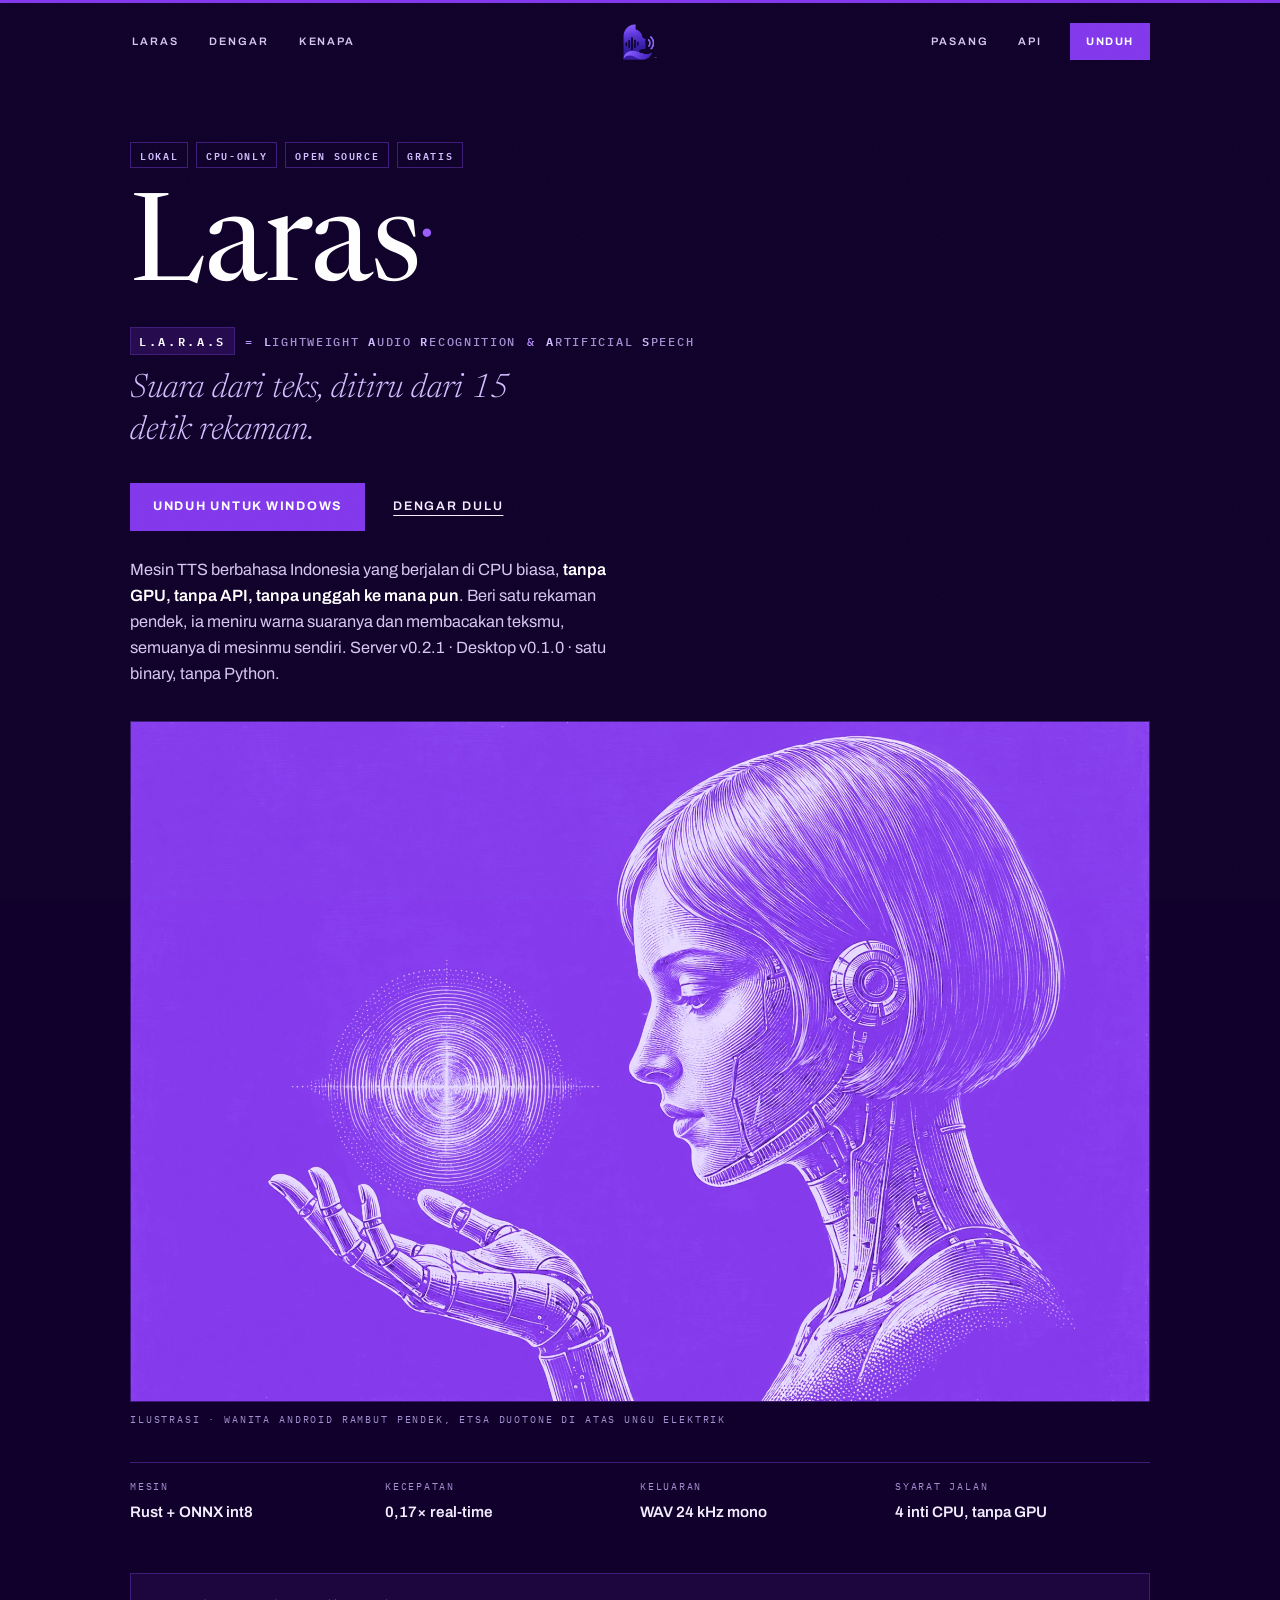
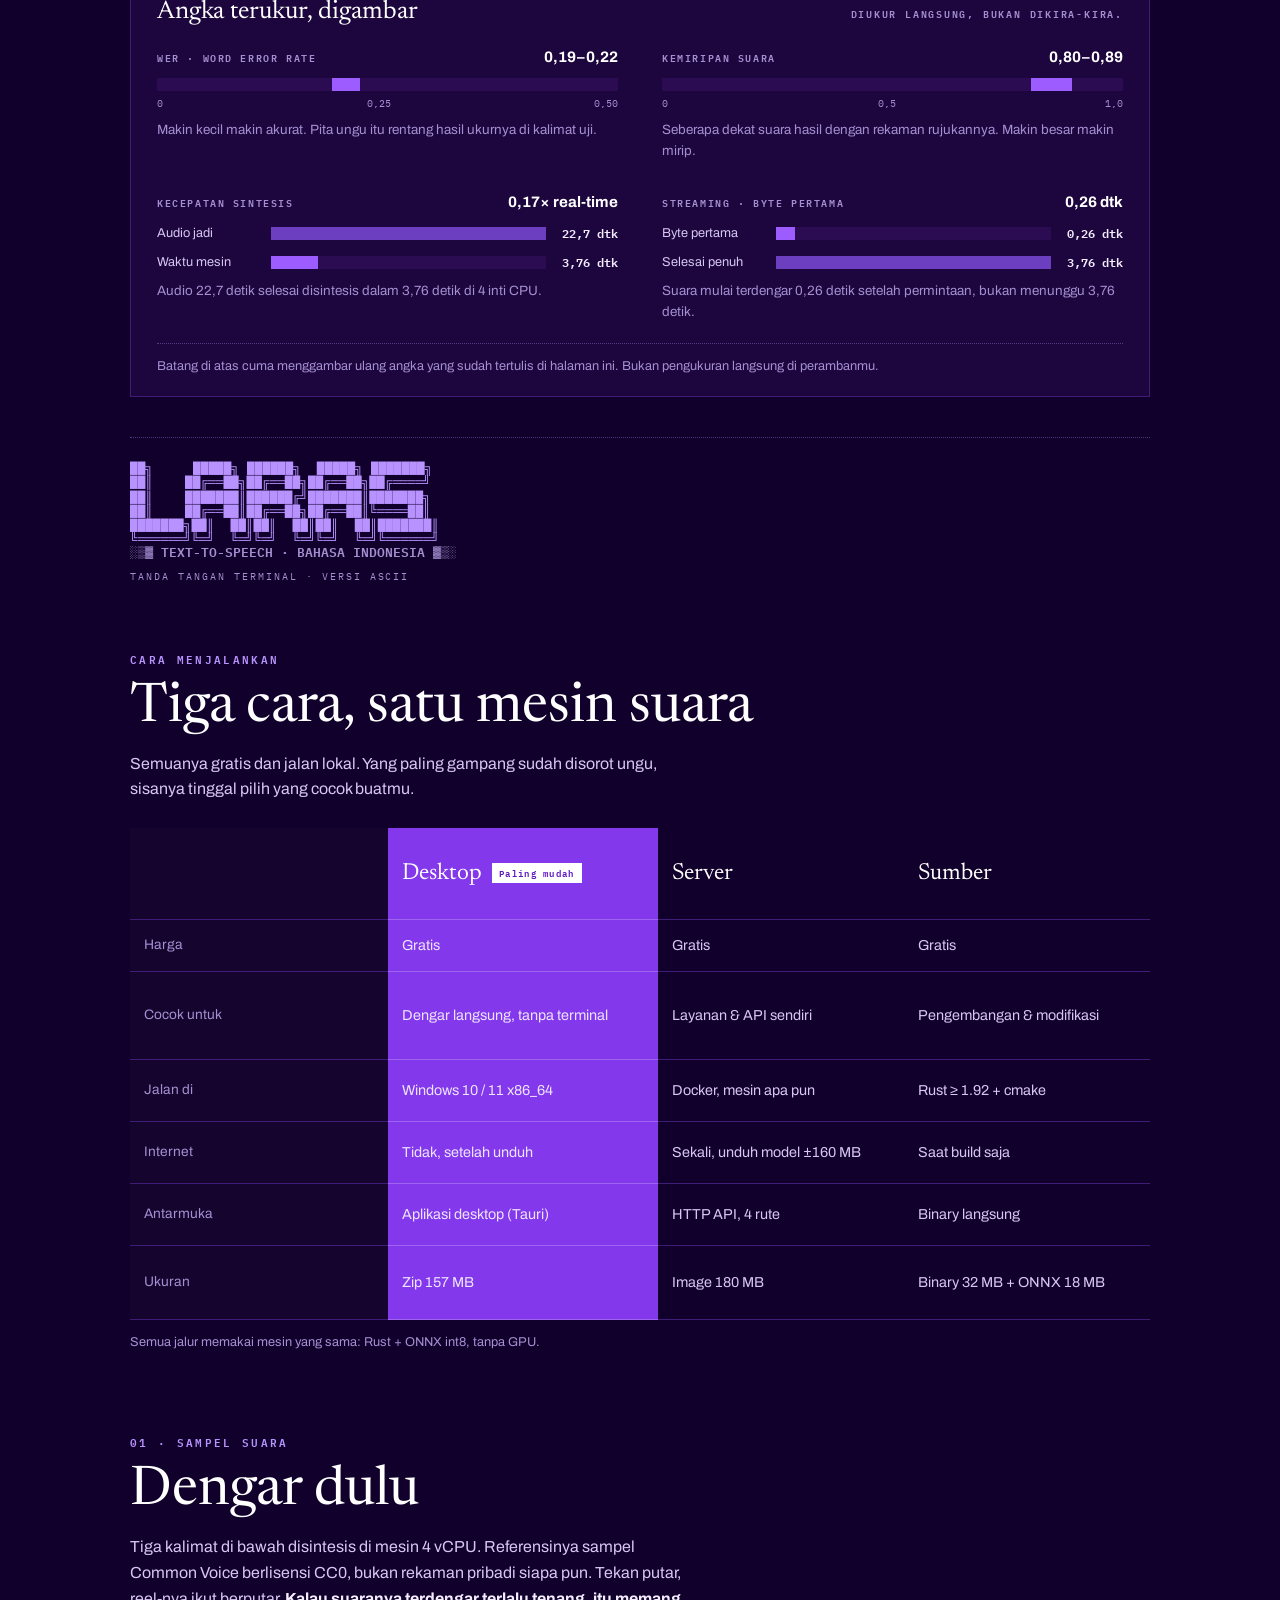
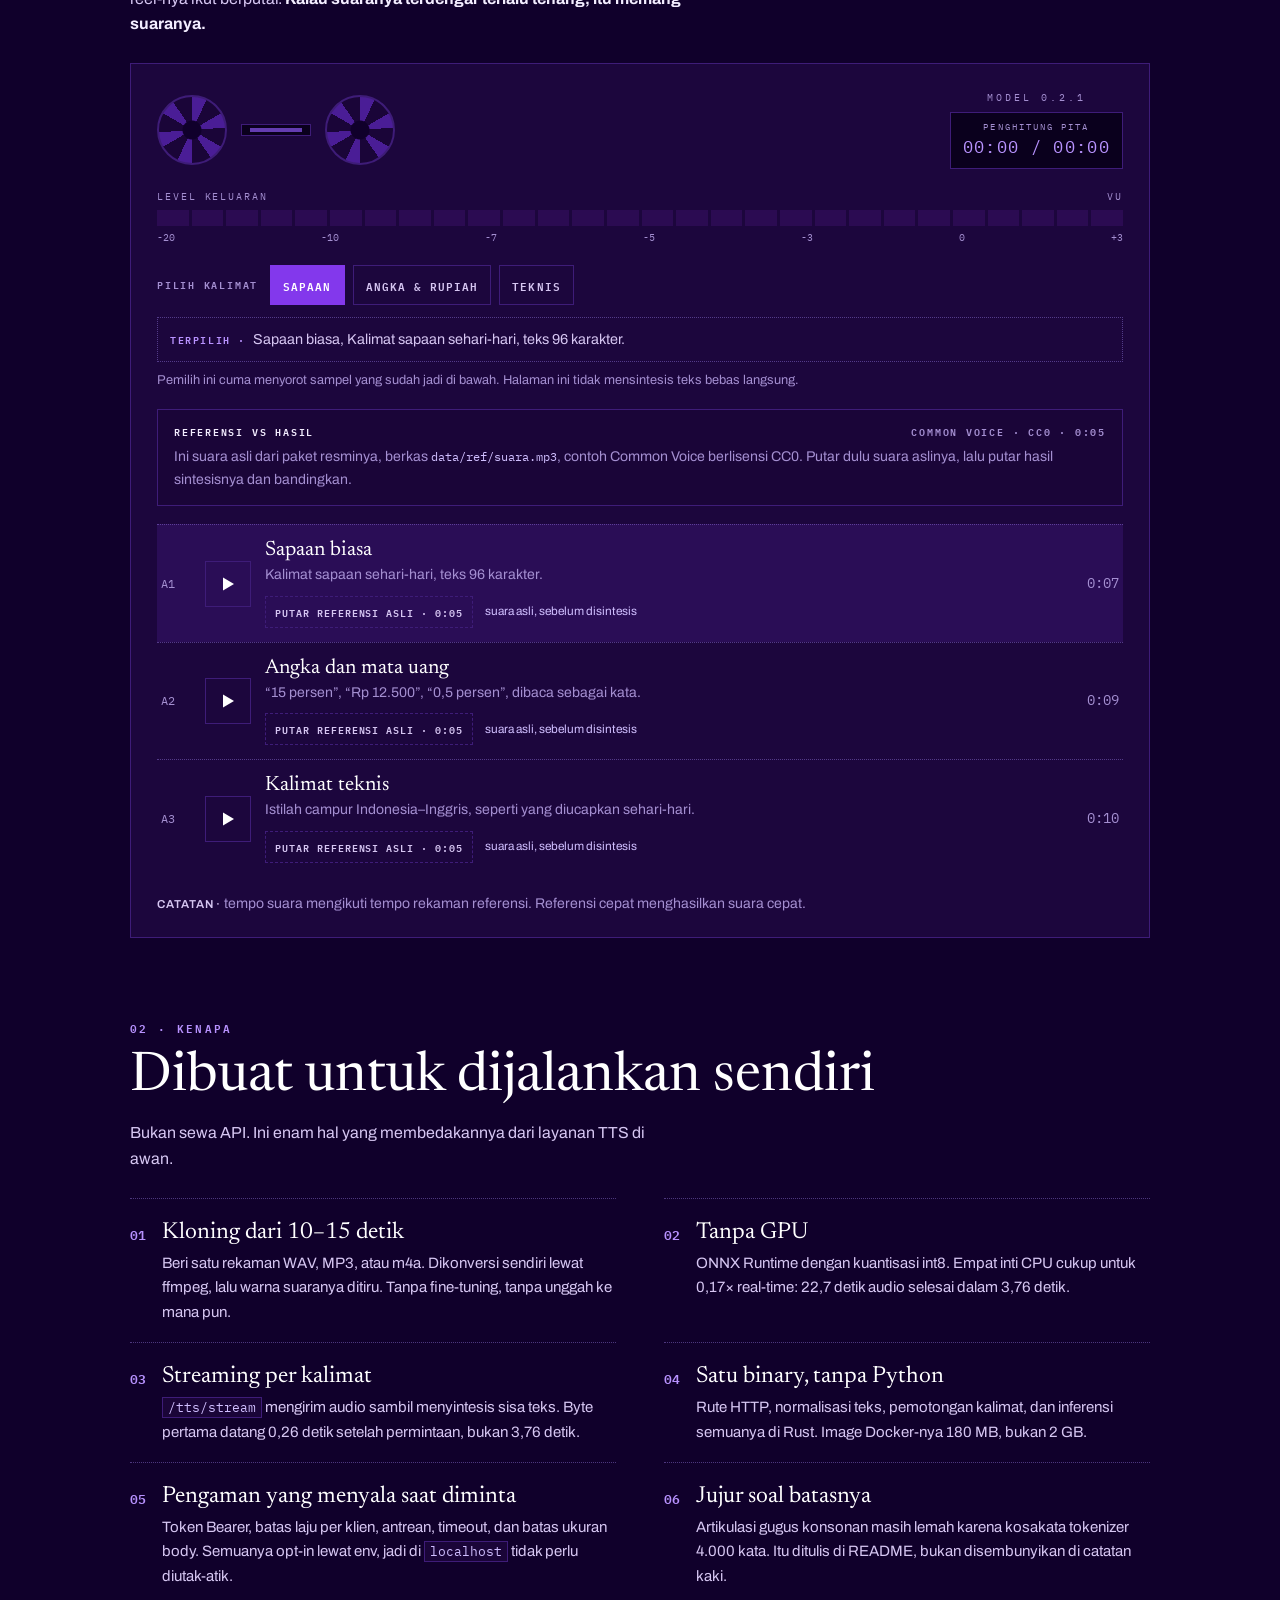
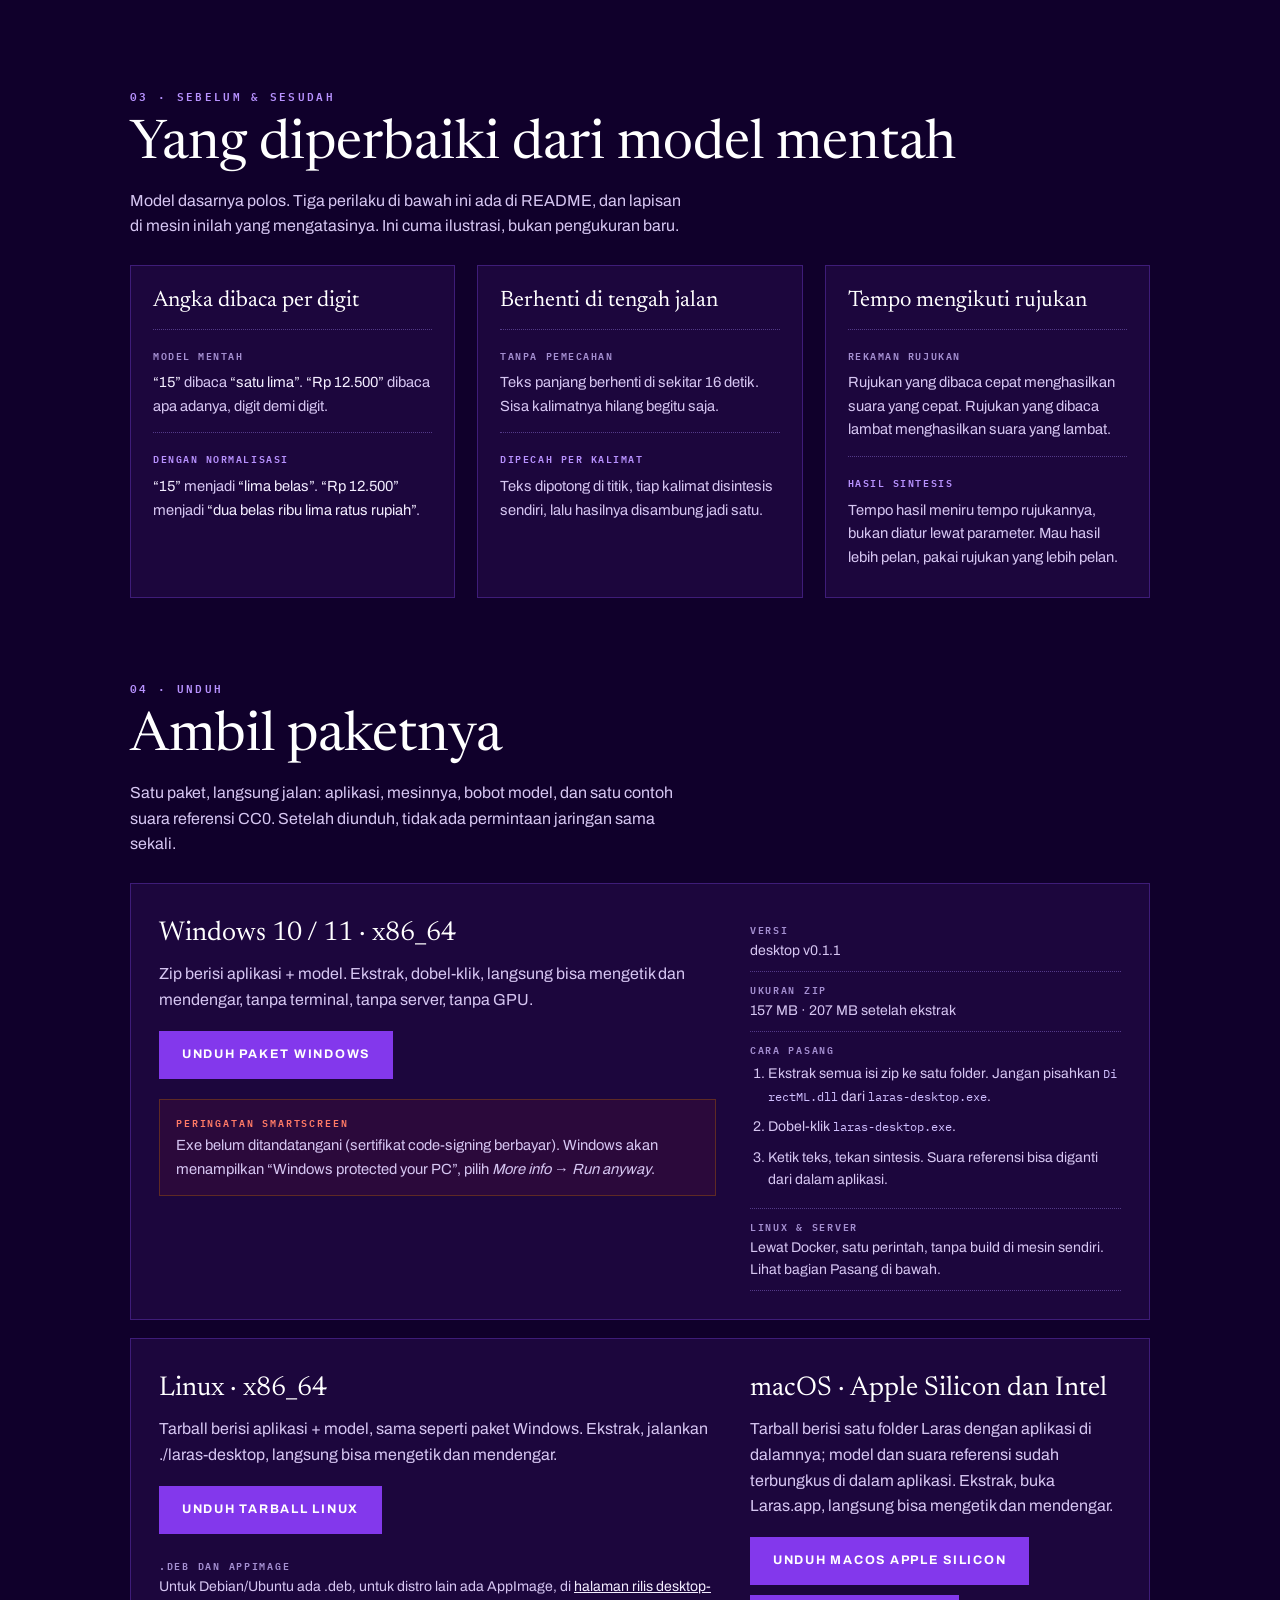
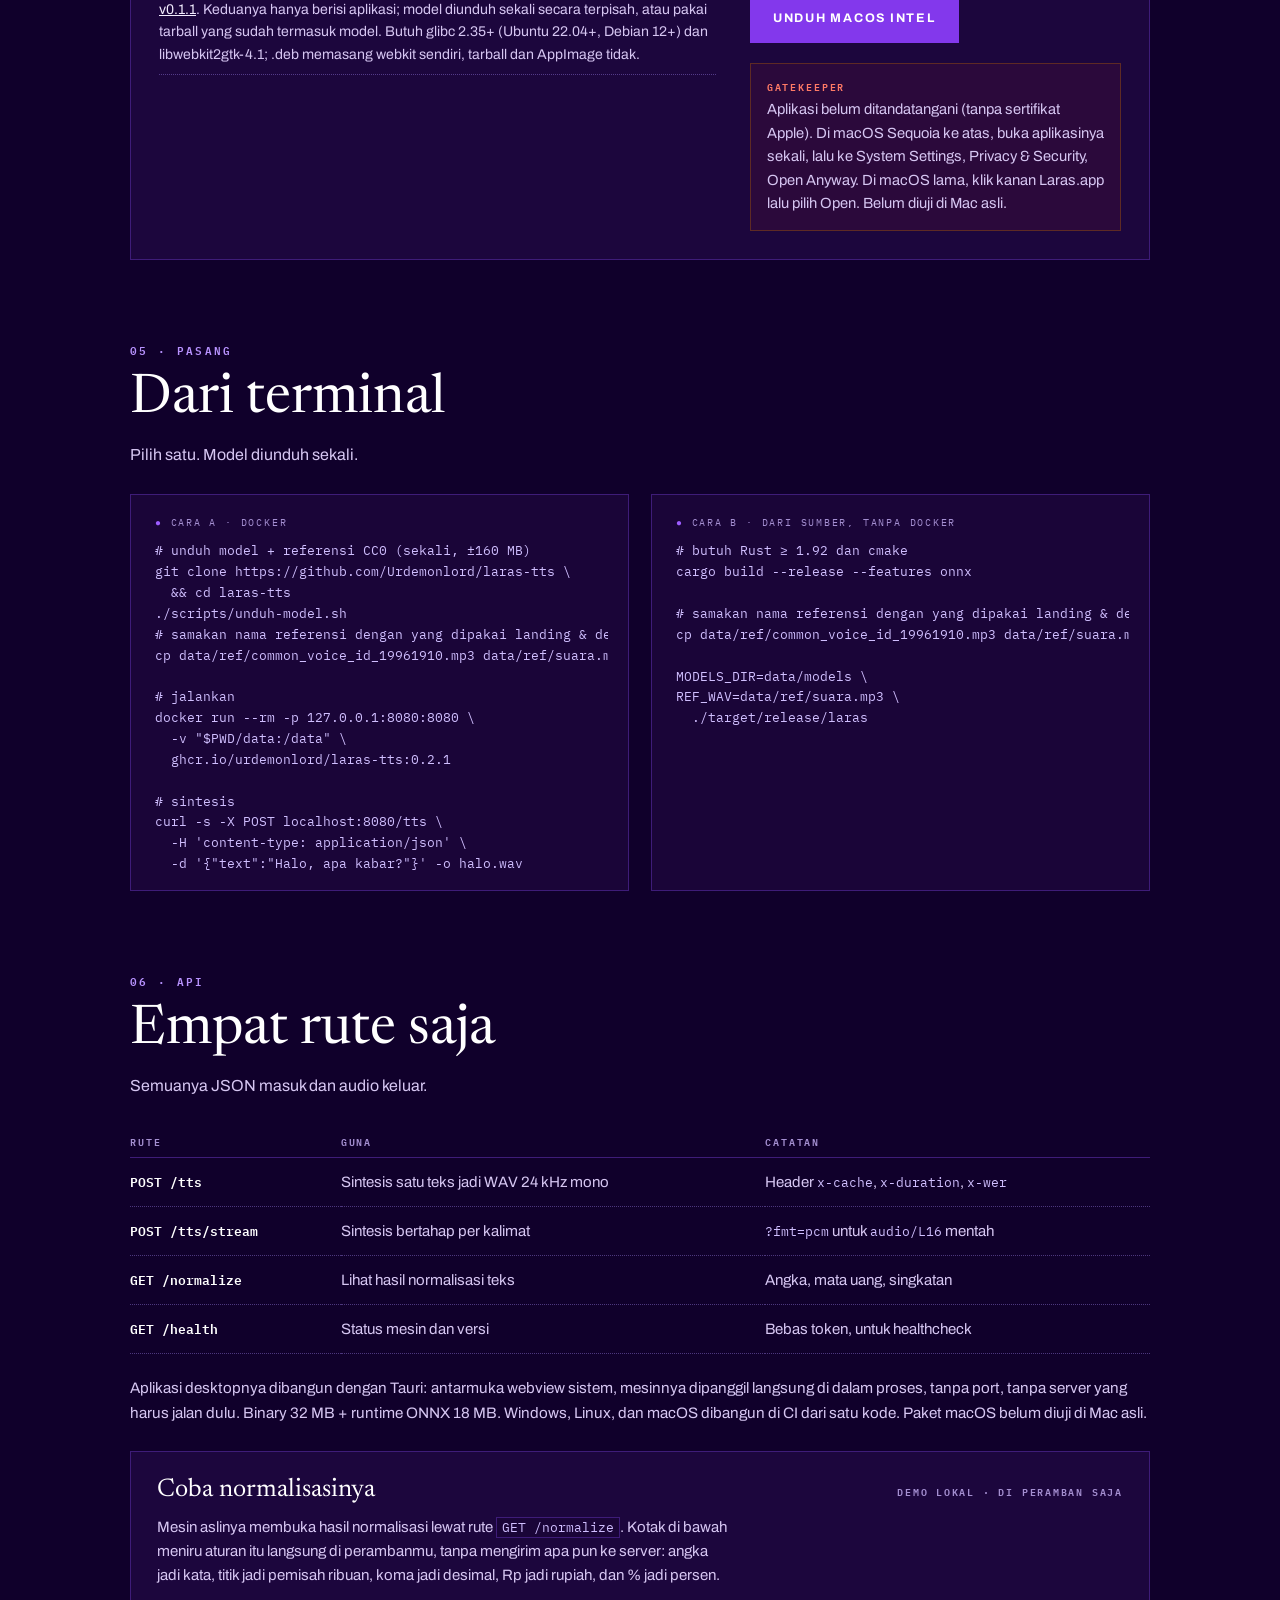
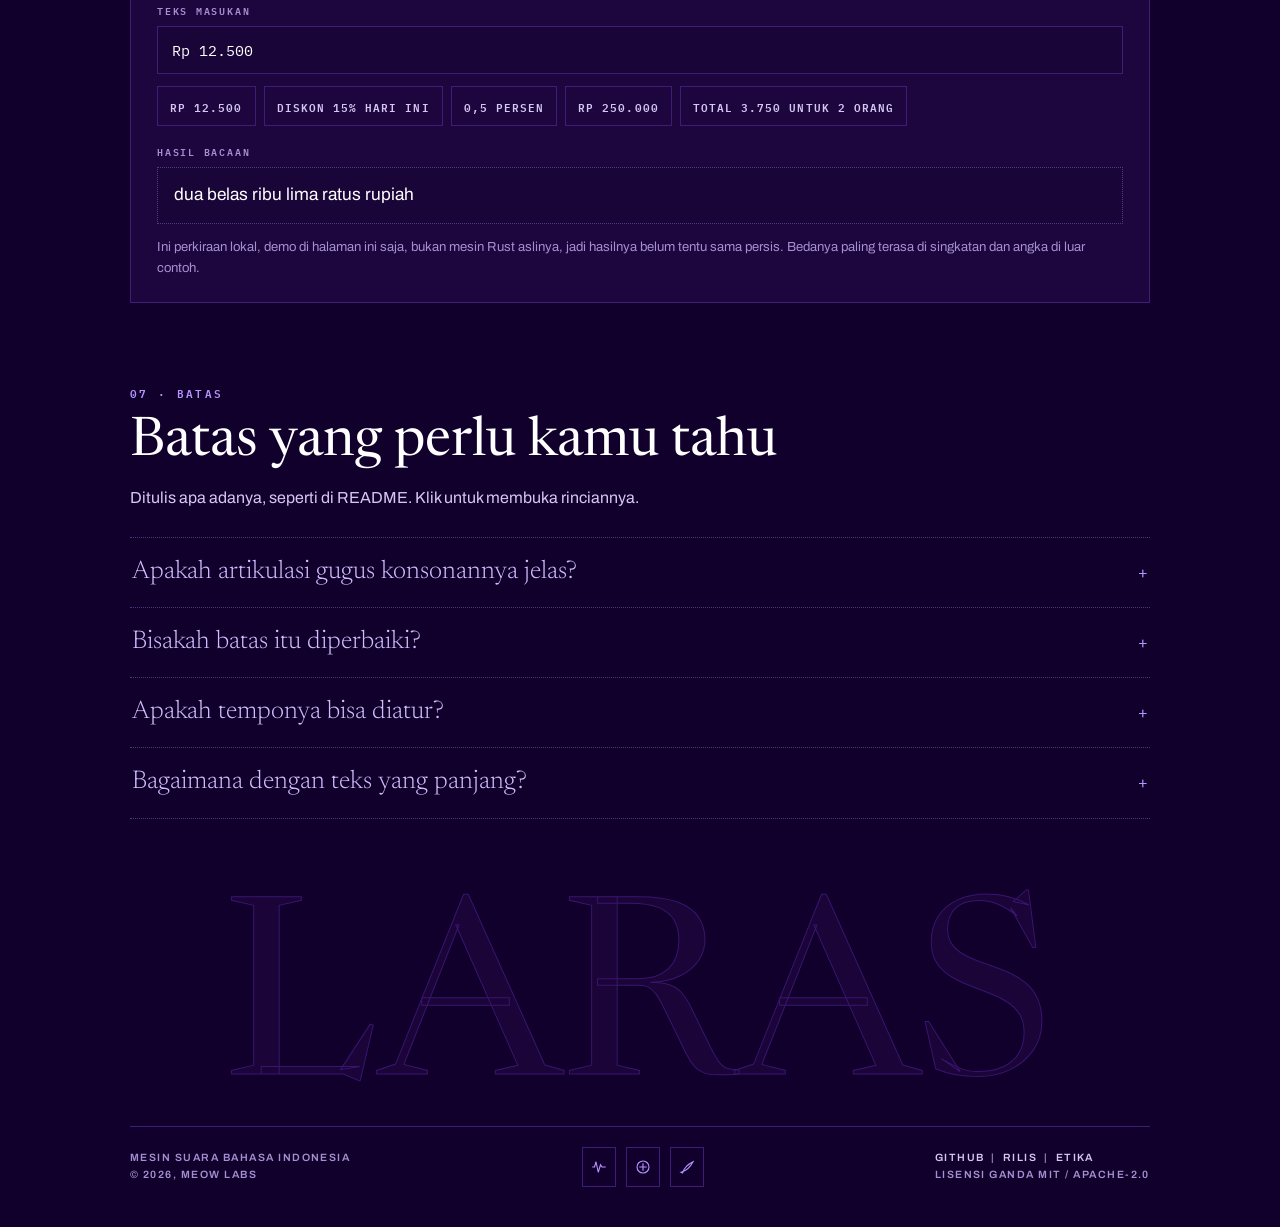
==== commit b4853c6b: "desktop: bundel model di dalam .app macOS (lawan App Translocation)" ====
--- a/landing/index.html
+++ b/landing/index.html
@@ -831,14 +831,14 @@
             </div>
             <div>
               <h3>macOS &middot; Apple Silicon dan Intel</h3>
-              <p style="color:var(--body); margin: 0 0 18px;">Tarball berisi aplikasi + model dalam satu folder Laras. Ekstrak, pindahkan folder Laras ke Applications, buka Laras.app, langsung bisa mengetik dan mendengar.</p>
+              <p style="color:var(--body); margin: 0 0 18px;">Tarball berisi satu folder Laras dengan aplikasi di dalamnya; model dan suara referensi sudah terbungkus di dalam aplikasi. Ekstrak, buka Laras.app, langsung bisa mengetik dan mendengar.</p>
               <div style="display:flex; flex-direction:column; gap:10px; align-items:flex-start;">
                 <a class="btn btn-solid" href="https://github.com/Urdemonlord/laras-tts/releases/download/desktop-v0.1.1/laras-desktop-macos-arm64.tar.gz">Unduh macOS Apple Silicon</a>
                 <a class="btn btn-solid" href="https://github.com/Urdemonlord/laras-tts/releases/download/desktop-v0.1.1/laras-desktop-macos-x86_64.tar.gz">Unduh macOS Intel</a>
               </div>
               <div class="warn">
                 <b>Gatekeeper</b>
-                Aplikasi belum ditandatangani (tanpa sertifikat Apple). Pindahkan dulu seluruh folder Laras ke Applications. Di macOS Sequoia ke atas, buka aplikasinya sekali, lalu ke System Settings, Privacy & Security, Open Anyway. Di macOS lama, klik kanan Laras.app lalu pilih Open. Belum diuji di Mac asli.
+                Aplikasi belum ditandatangani (tanpa sertifikat Apple). Di macOS Sequoia ke atas, buka aplikasinya sekali, lalu ke System Settings, Privacy & Security, Open Anyway. Di macOS lama, klik kanan Laras.app lalu pilih Open. Belum diuji di Mac asli.
               </div>
             </div>
           </div>
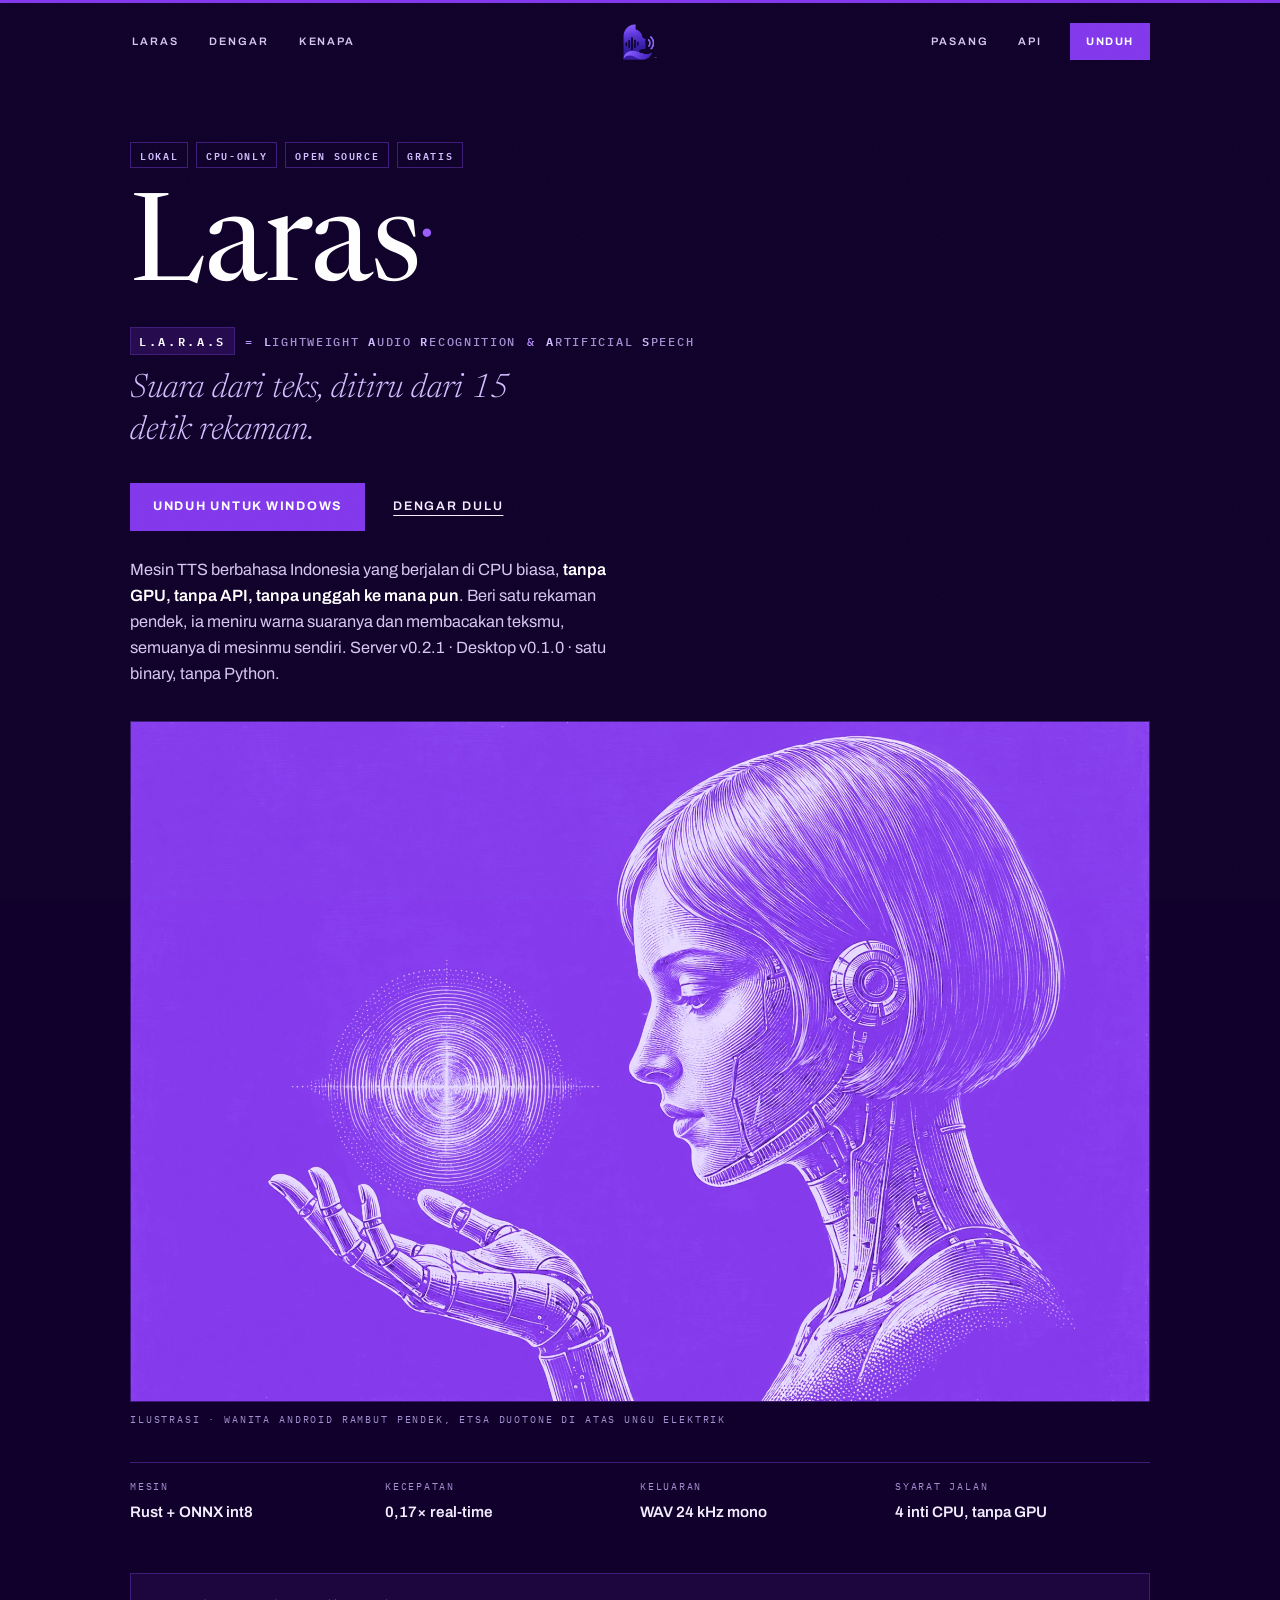
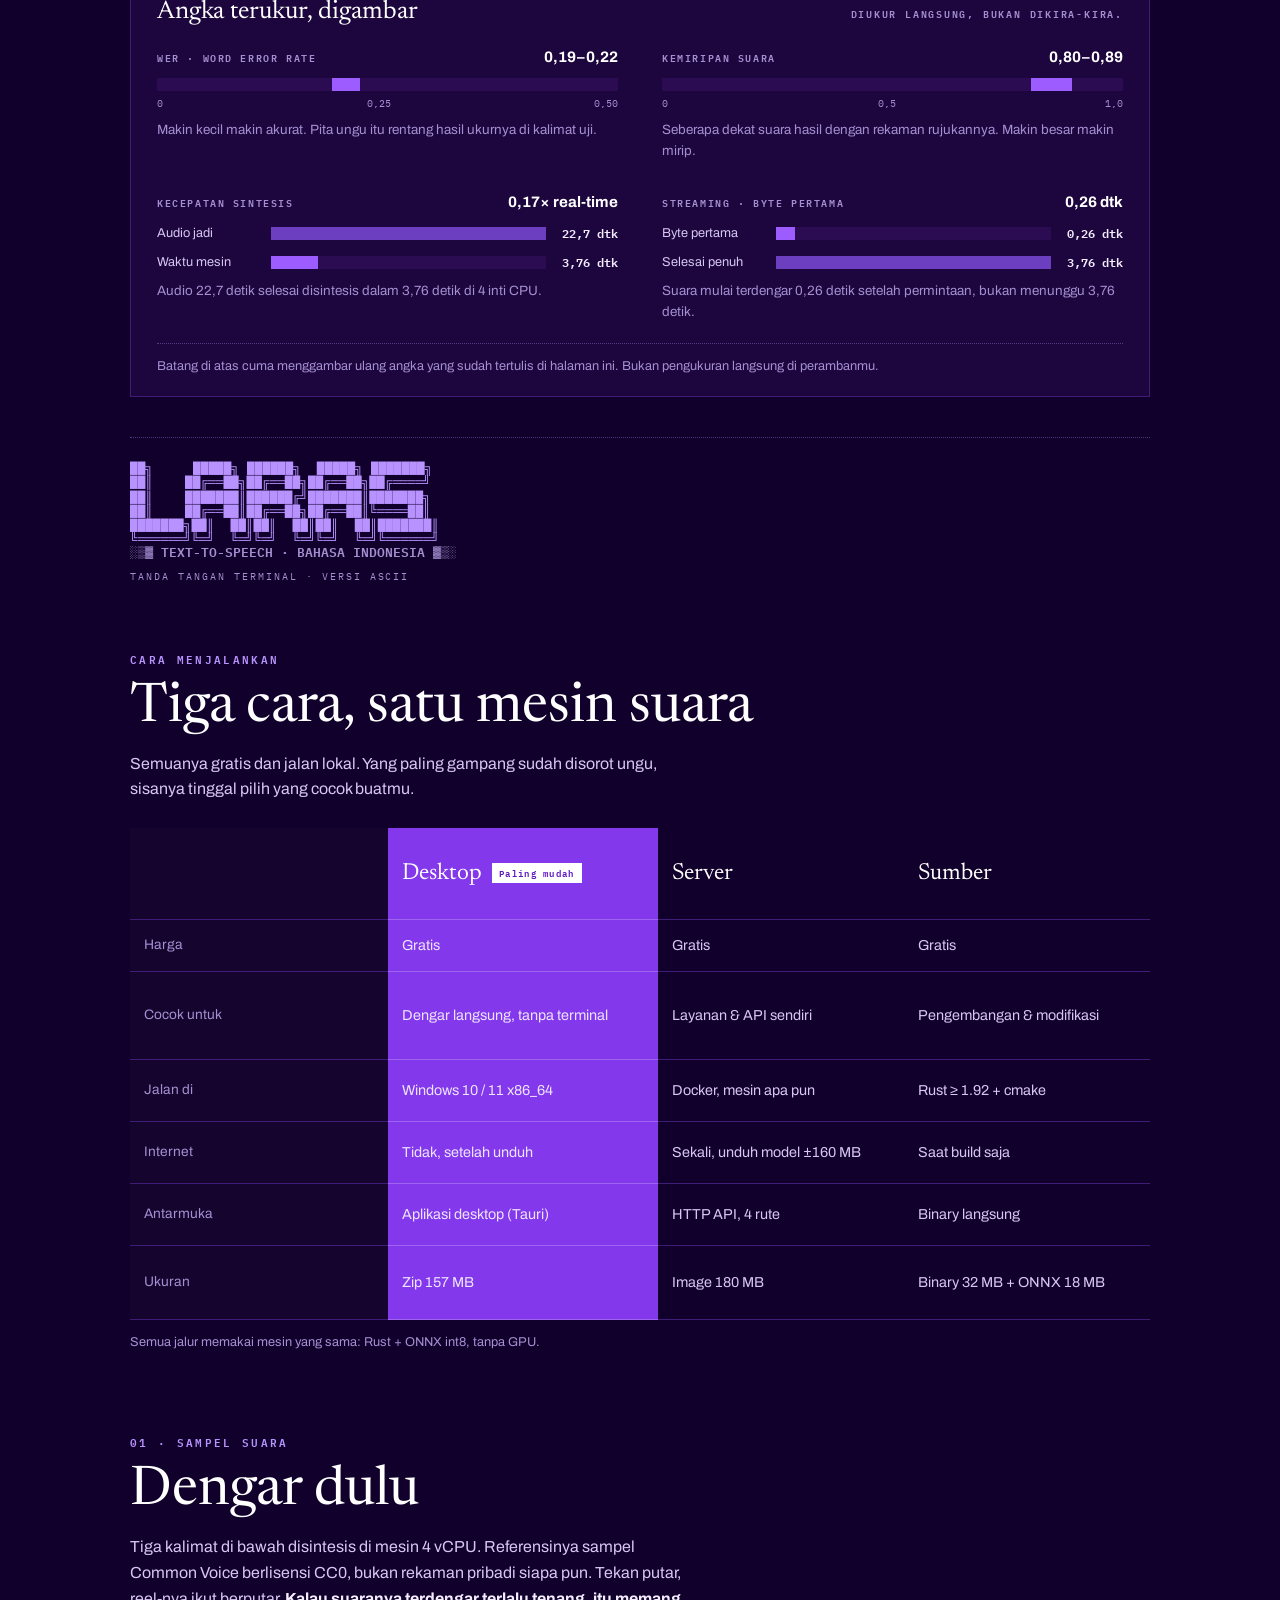
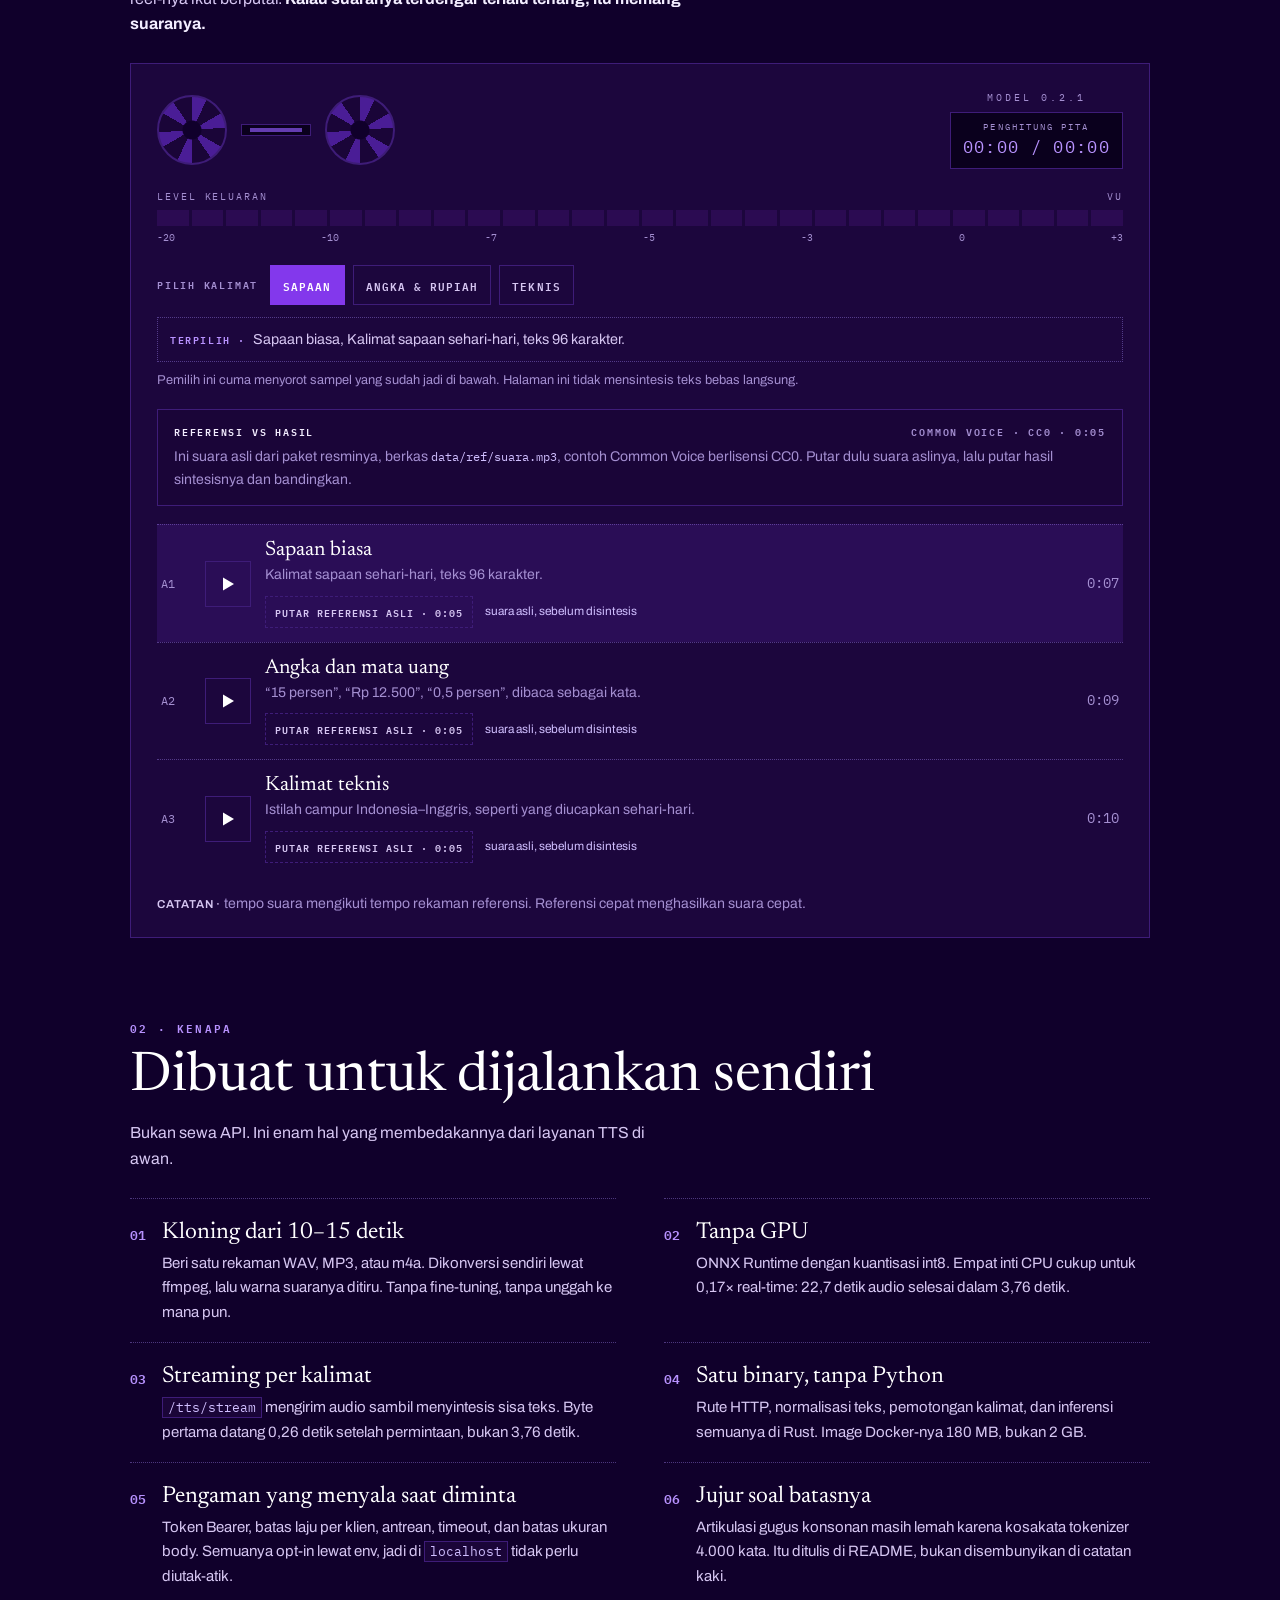
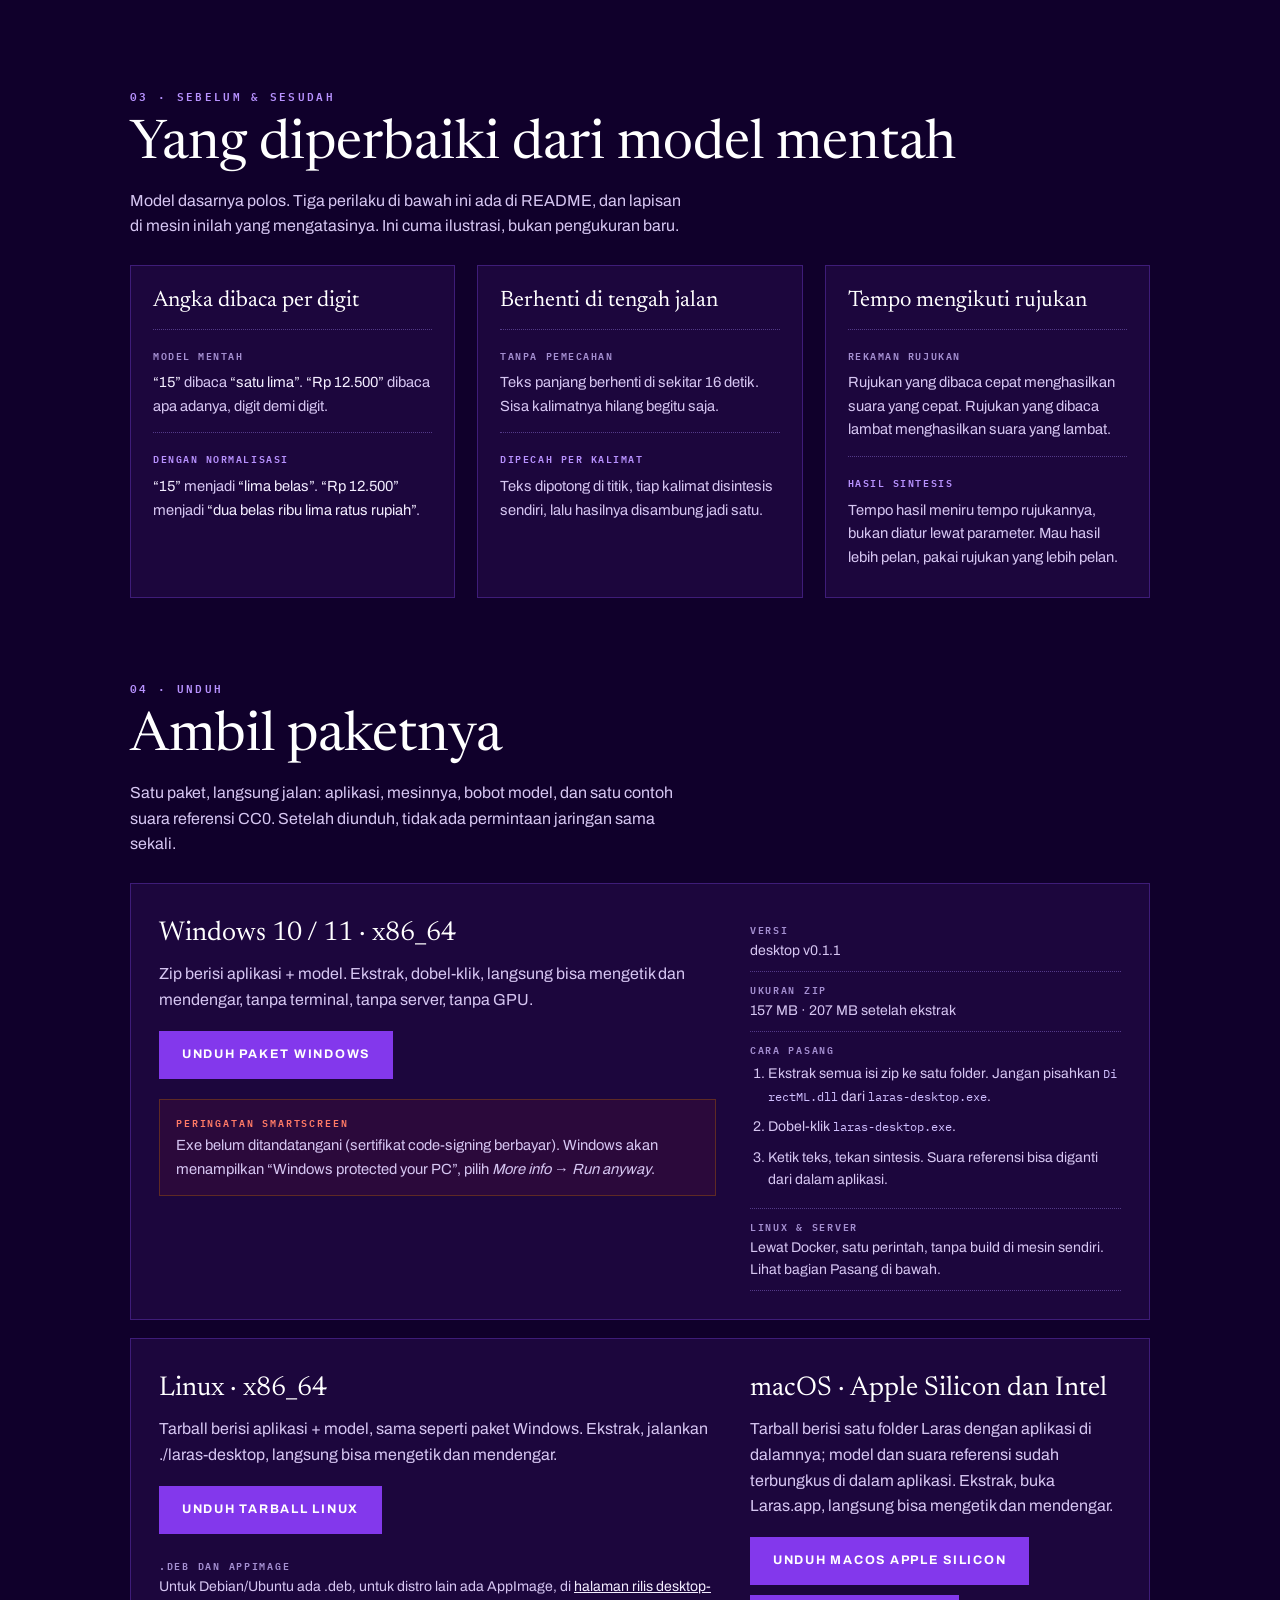
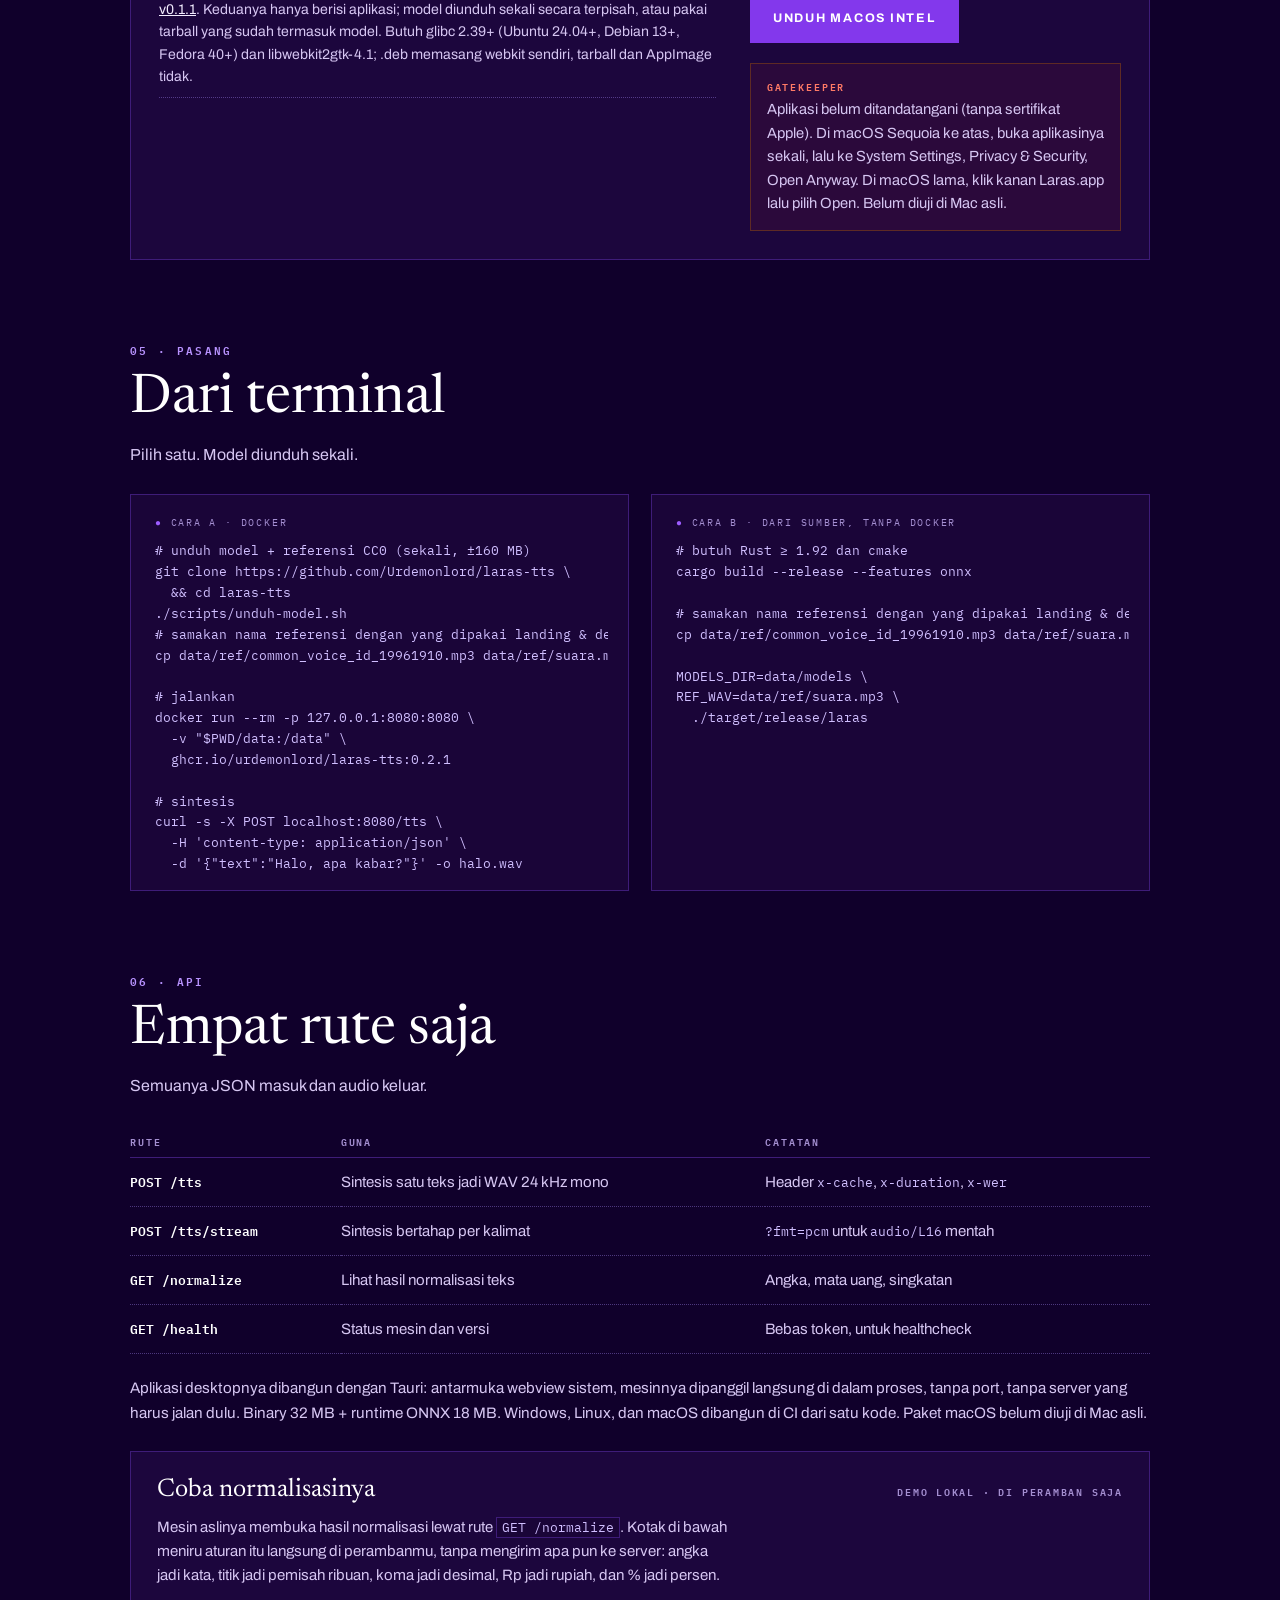
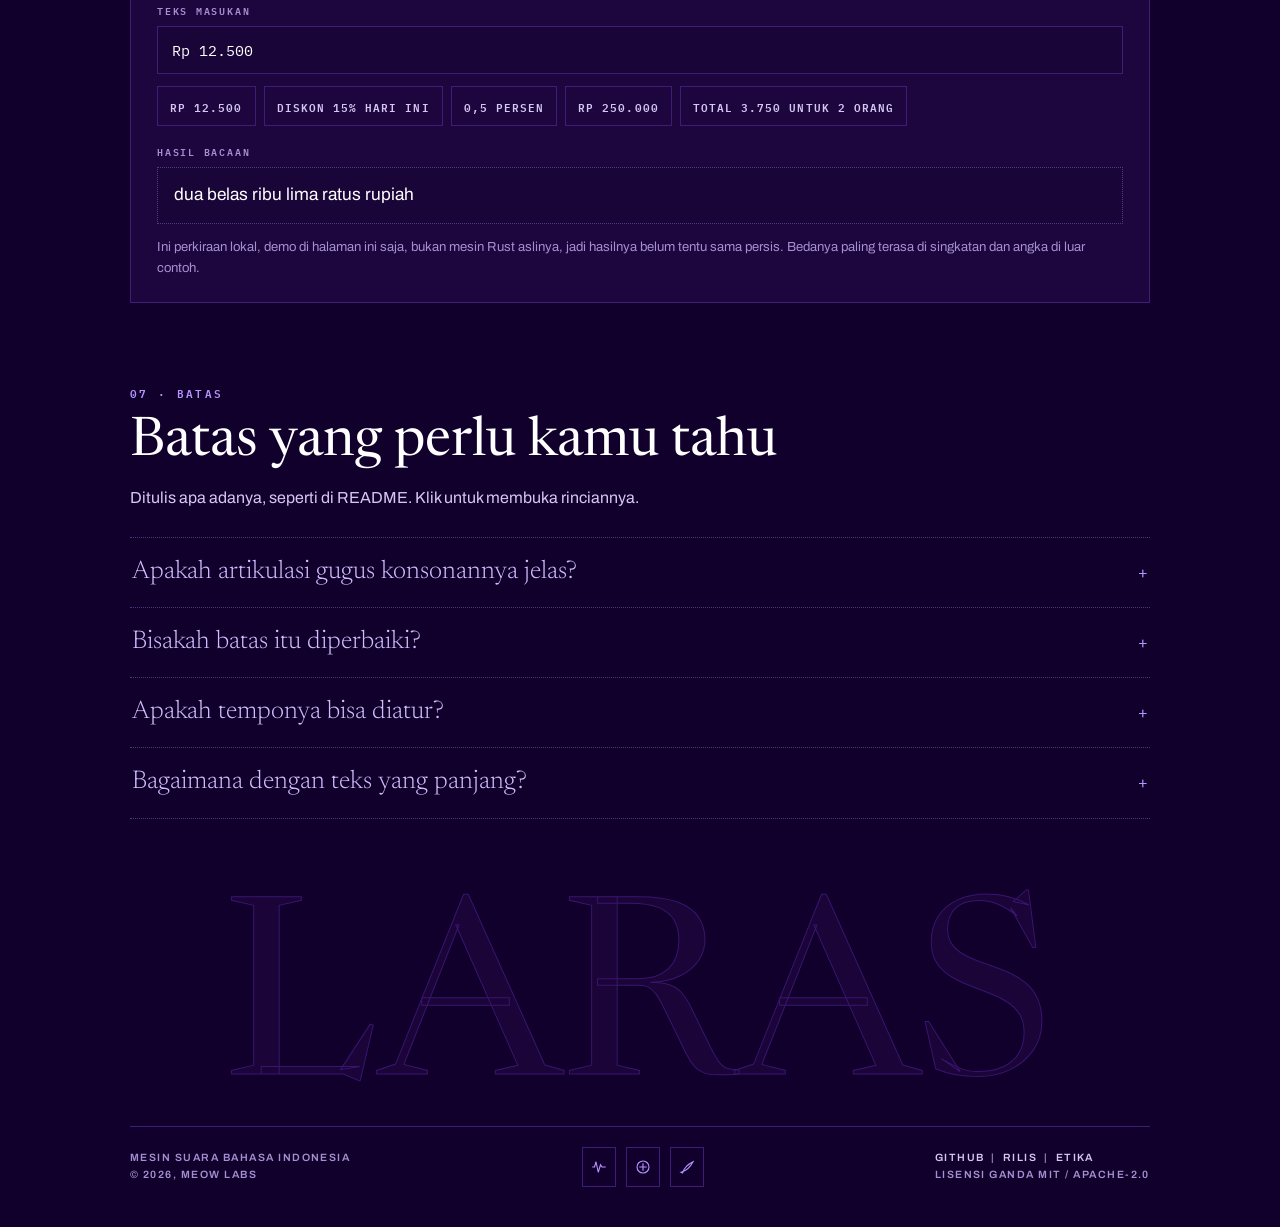
==== commit 0e4ab918: "fix: ffmpeg di macOS+Windows, Linux balik ke ubuntu-24.04" ====
--- a/landing/index.html
+++ b/landing/index.html
@@ -827,7 +827,7 @@
               <h3>Linux &middot; x86_64</h3>
               <p style="color:var(--body); margin: 0 0 18px;">Tarball berisi aplikasi + model, sama seperti paket Windows. Ekstrak, jalankan ./laras-desktop, langsung bisa mengetik dan mendengar.</p>
               <a class="btn btn-solid" href="https://github.com/Urdemonlord/laras-tts/releases/download/desktop-v0.1.1/laras-desktop-linux-x86_64.tar.gz">Unduh tarball Linux</a>
-              <div class="field" style="margin-top:14px;"><b>.deb dan AppImage</b>Untuk Debian/Ubuntu ada .deb, untuk distro lain ada AppImage, di <a href="https://github.com/Urdemonlord/laras-tts/releases/tag/desktop-v0.1.1">halaman rilis desktop-v0.1.1</a>. Keduanya hanya berisi aplikasi; model diunduh sekali secara terpisah, atau pakai tarball yang sudah termasuk model. Butuh glibc 2.35+ (Ubuntu 22.04+, Debian 12+) dan libwebkit2gtk-4.1; .deb memasang webkit sendiri, tarball dan AppImage tidak.</div>
+              <div class="field" style="margin-top:14px;"><b>.deb dan AppImage</b>Untuk Debian/Ubuntu ada .deb, untuk distro lain ada AppImage, di <a href="https://github.com/Urdemonlord/laras-tts/releases/tag/desktop-v0.1.1">halaman rilis desktop-v0.1.1</a>. Keduanya hanya berisi aplikasi; model diunduh sekali secara terpisah, atau pakai tarball yang sudah termasuk model. Butuh glibc 2.39+ (Ubuntu 24.04+, Debian 13+, Fedora 40+) dan libwebkit2gtk-4.1; .deb memasang webkit sendiri, tarball dan AppImage tidak.</div>
             </div>
             <div>
               <h3>macOS &middot; Apple Silicon dan Intel</h3>
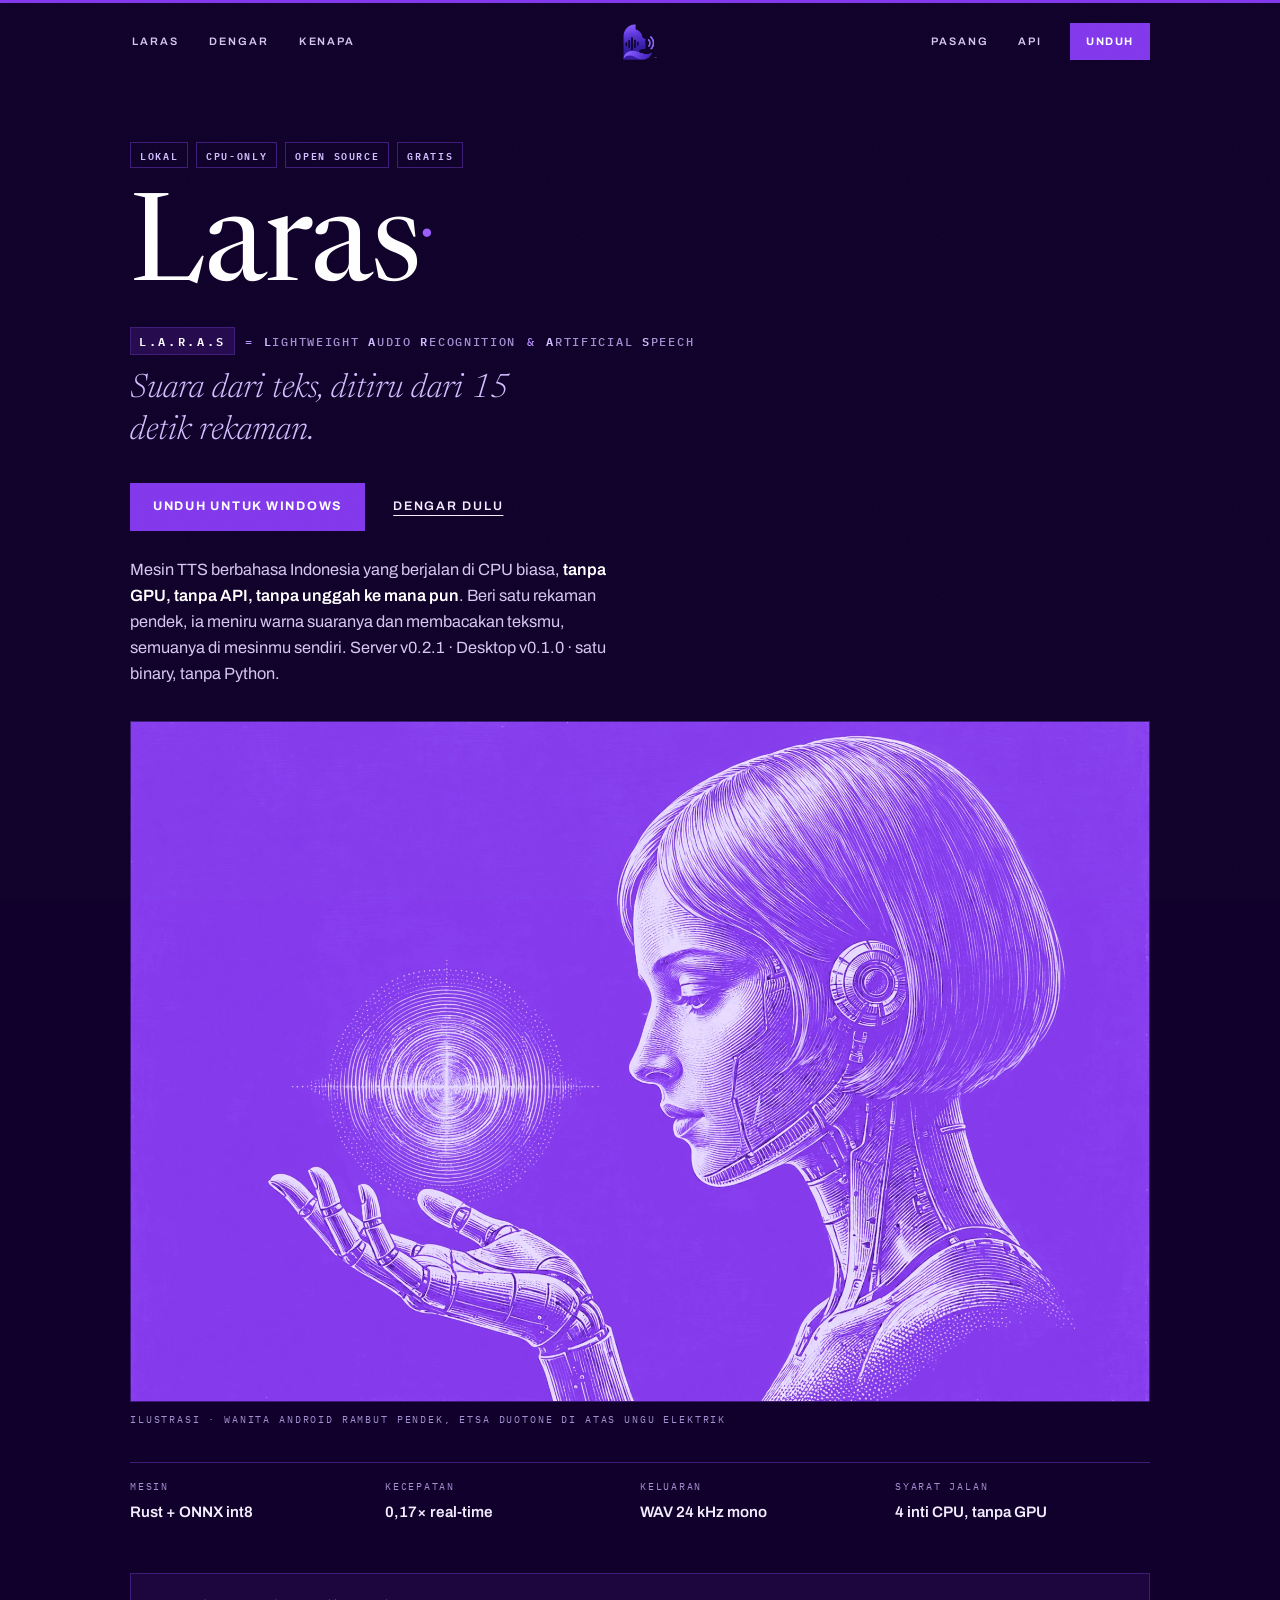
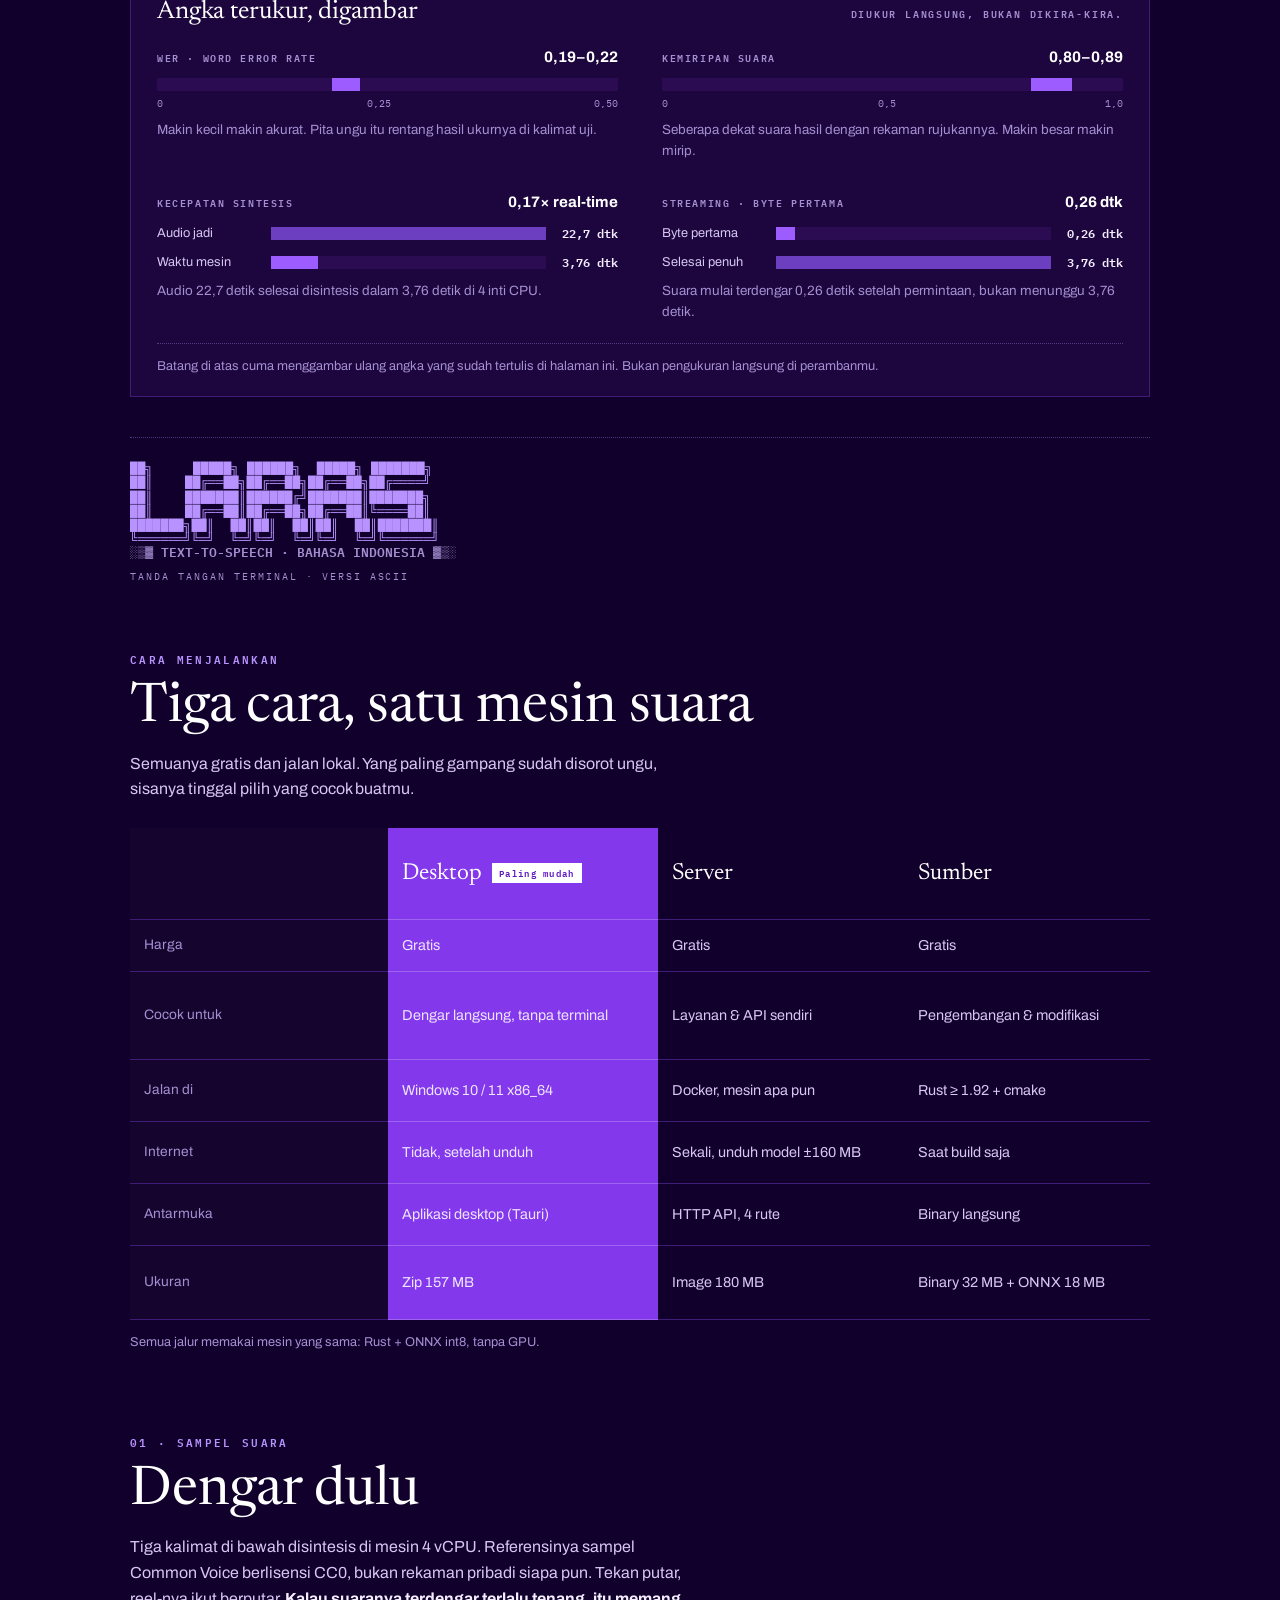
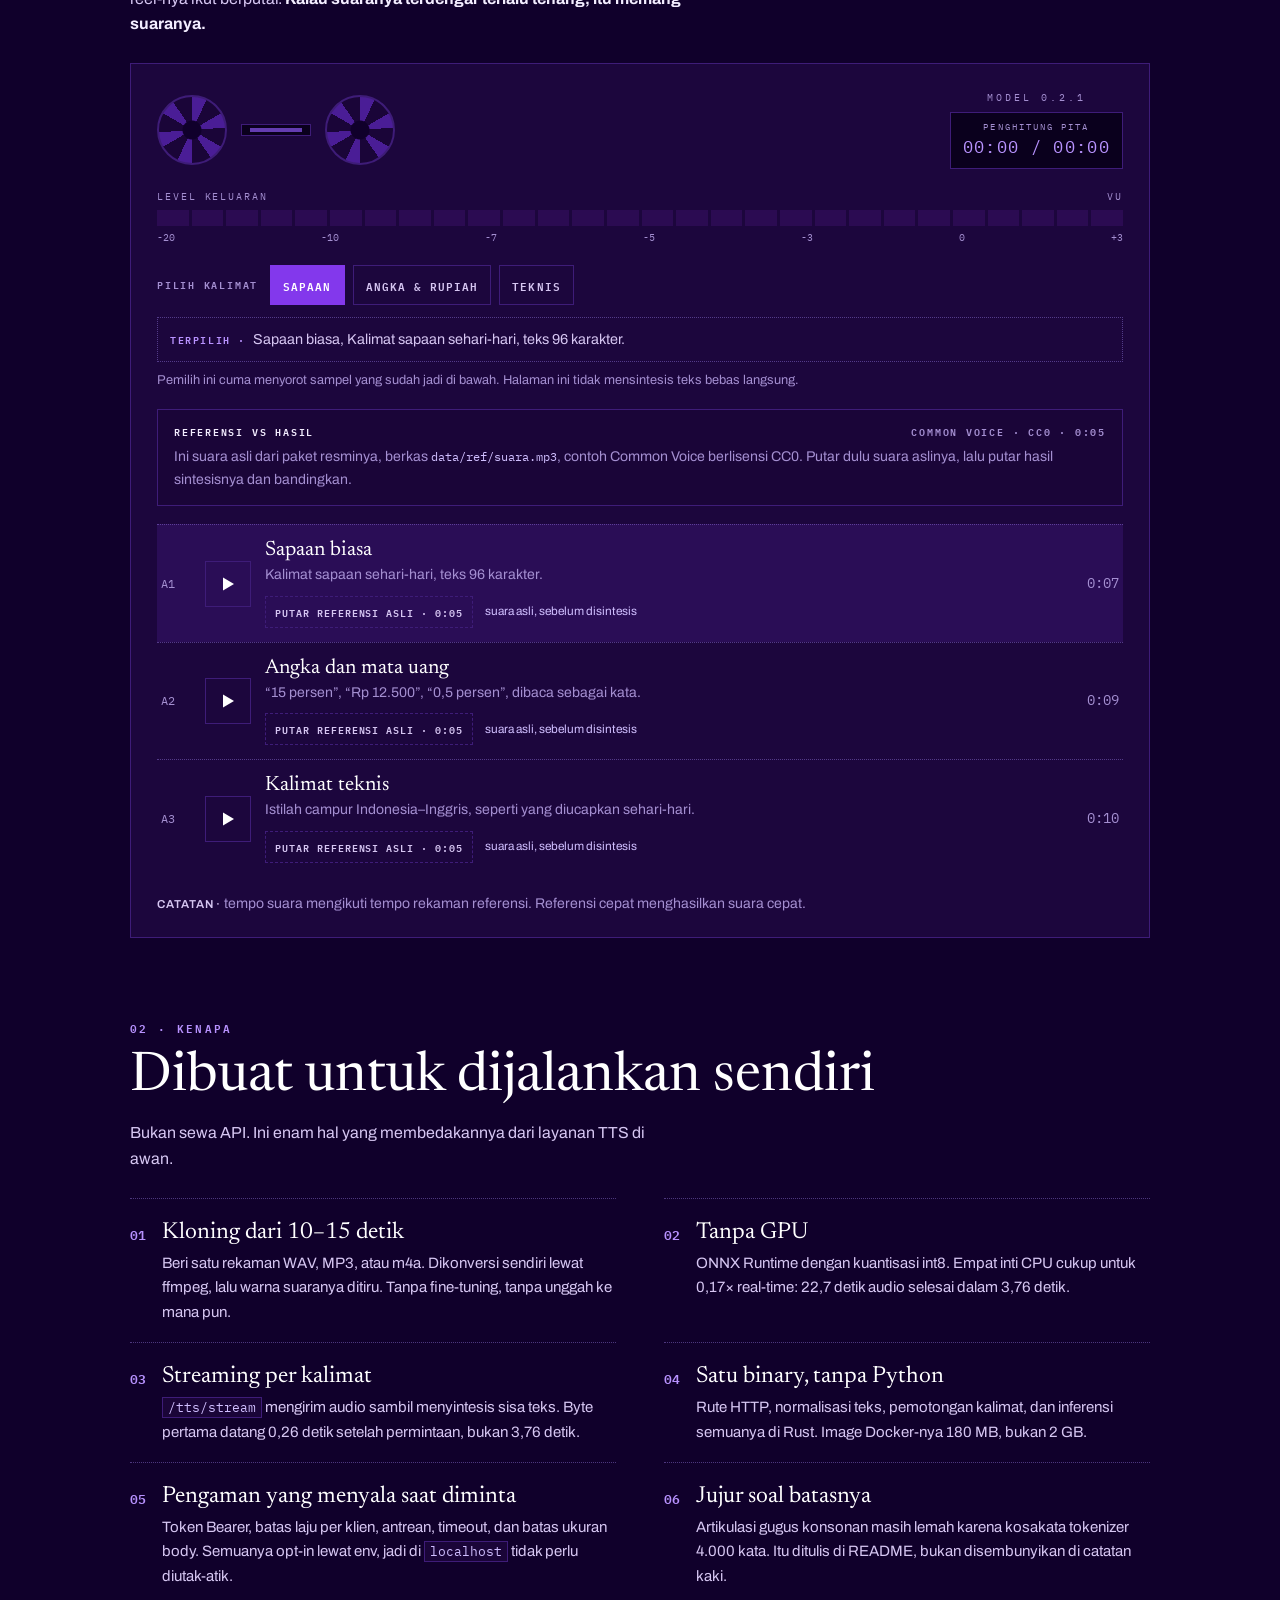
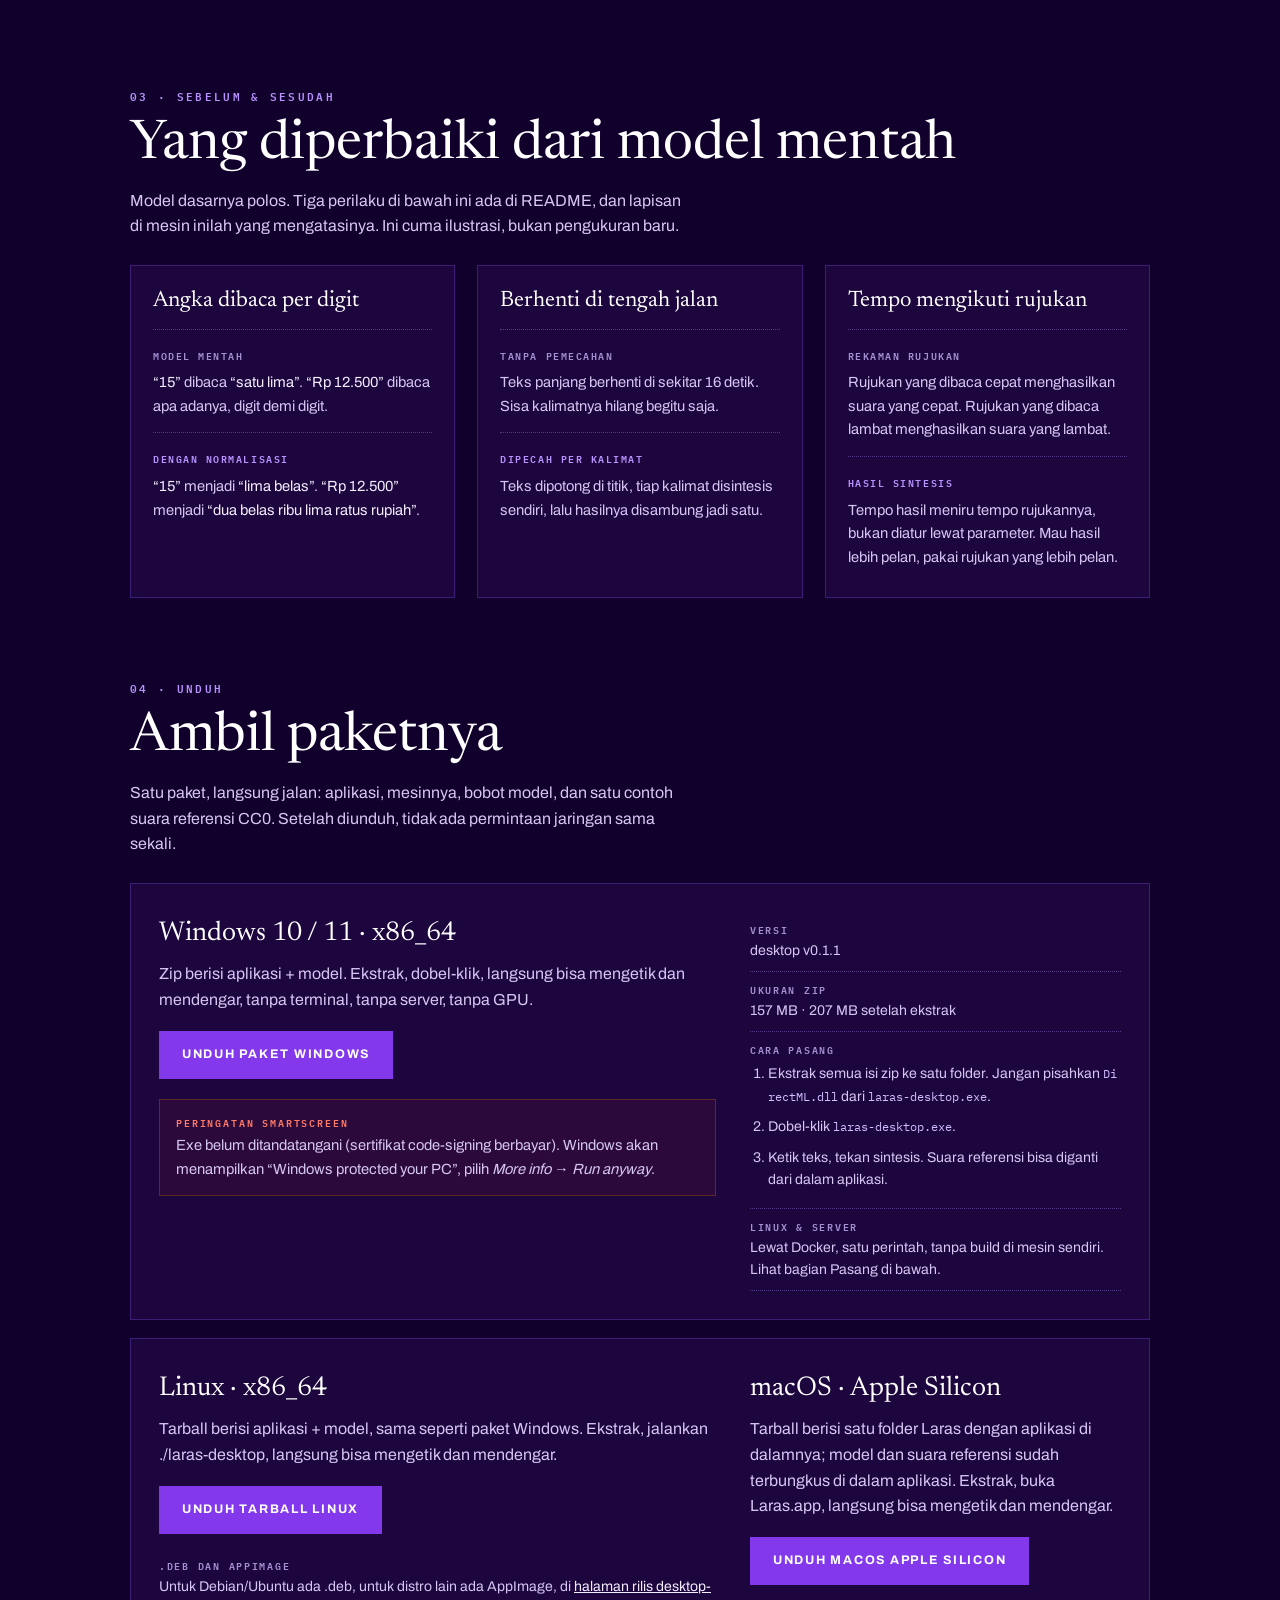
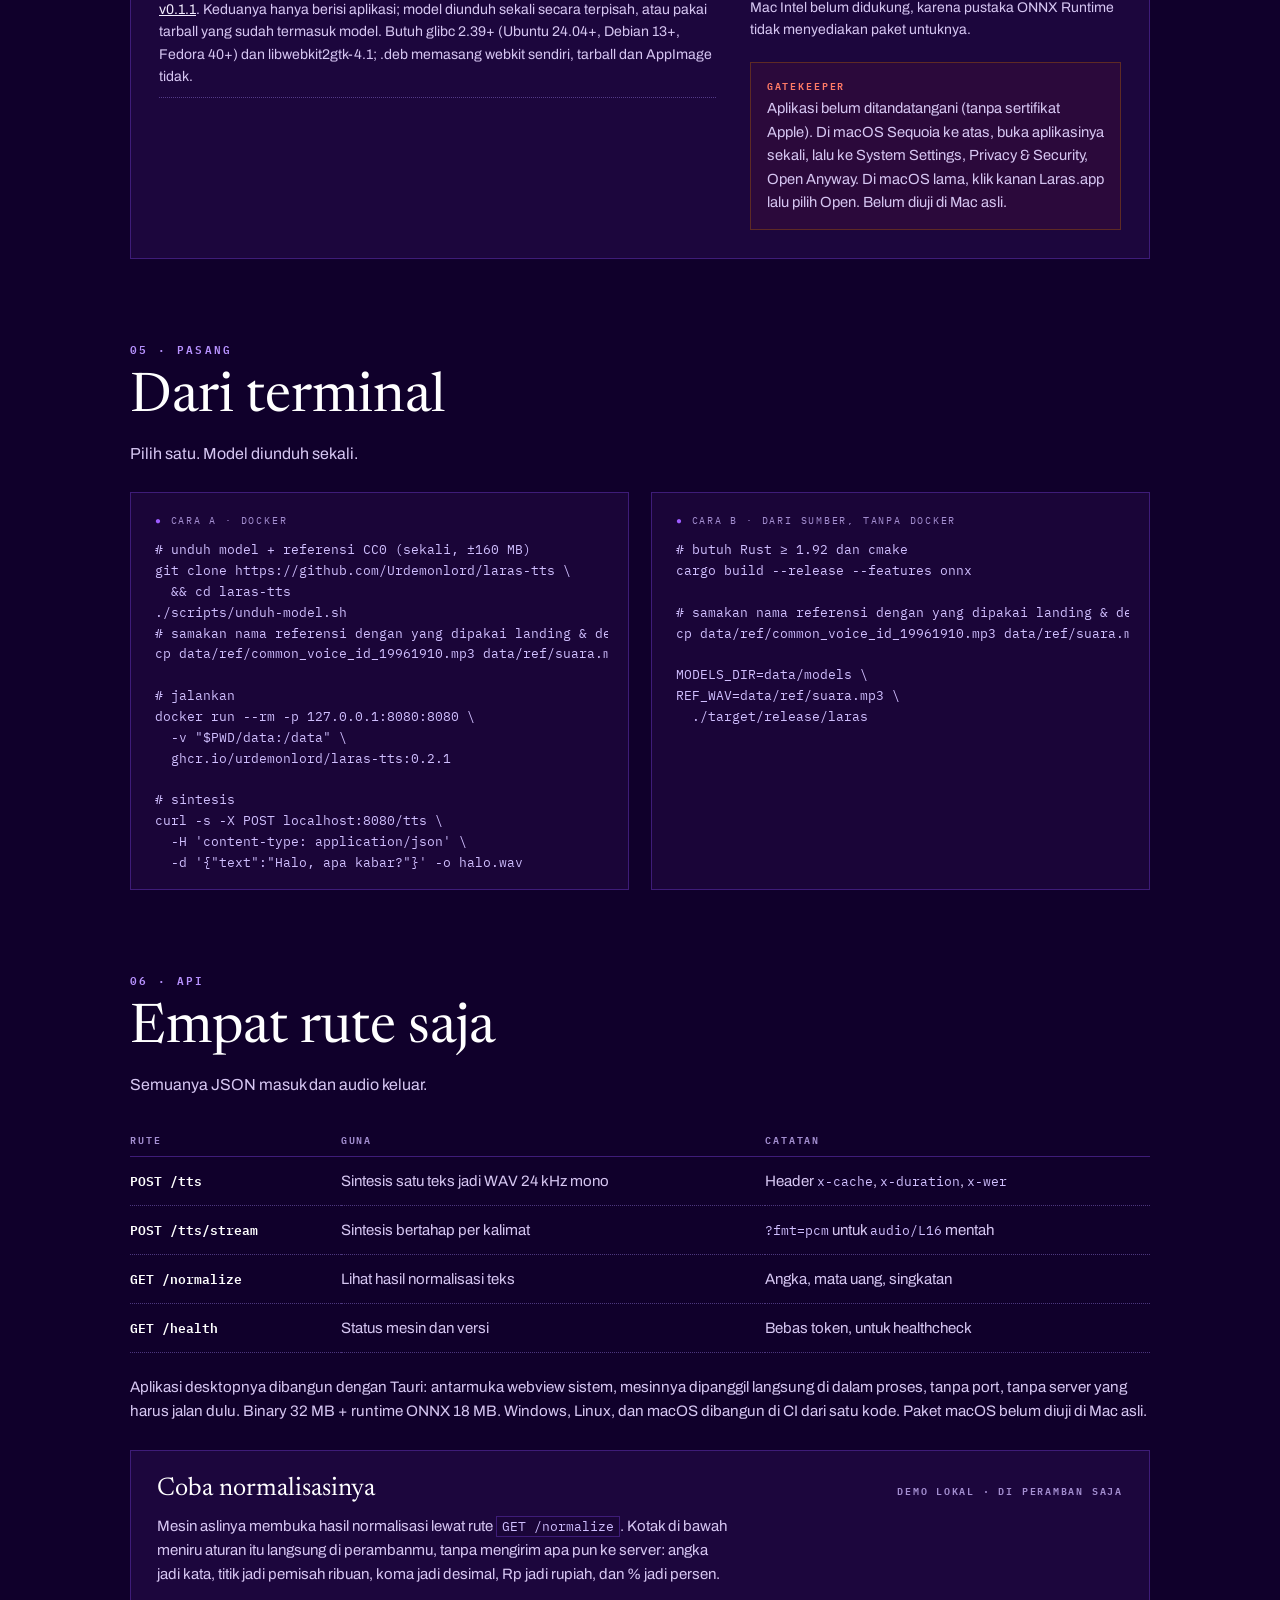
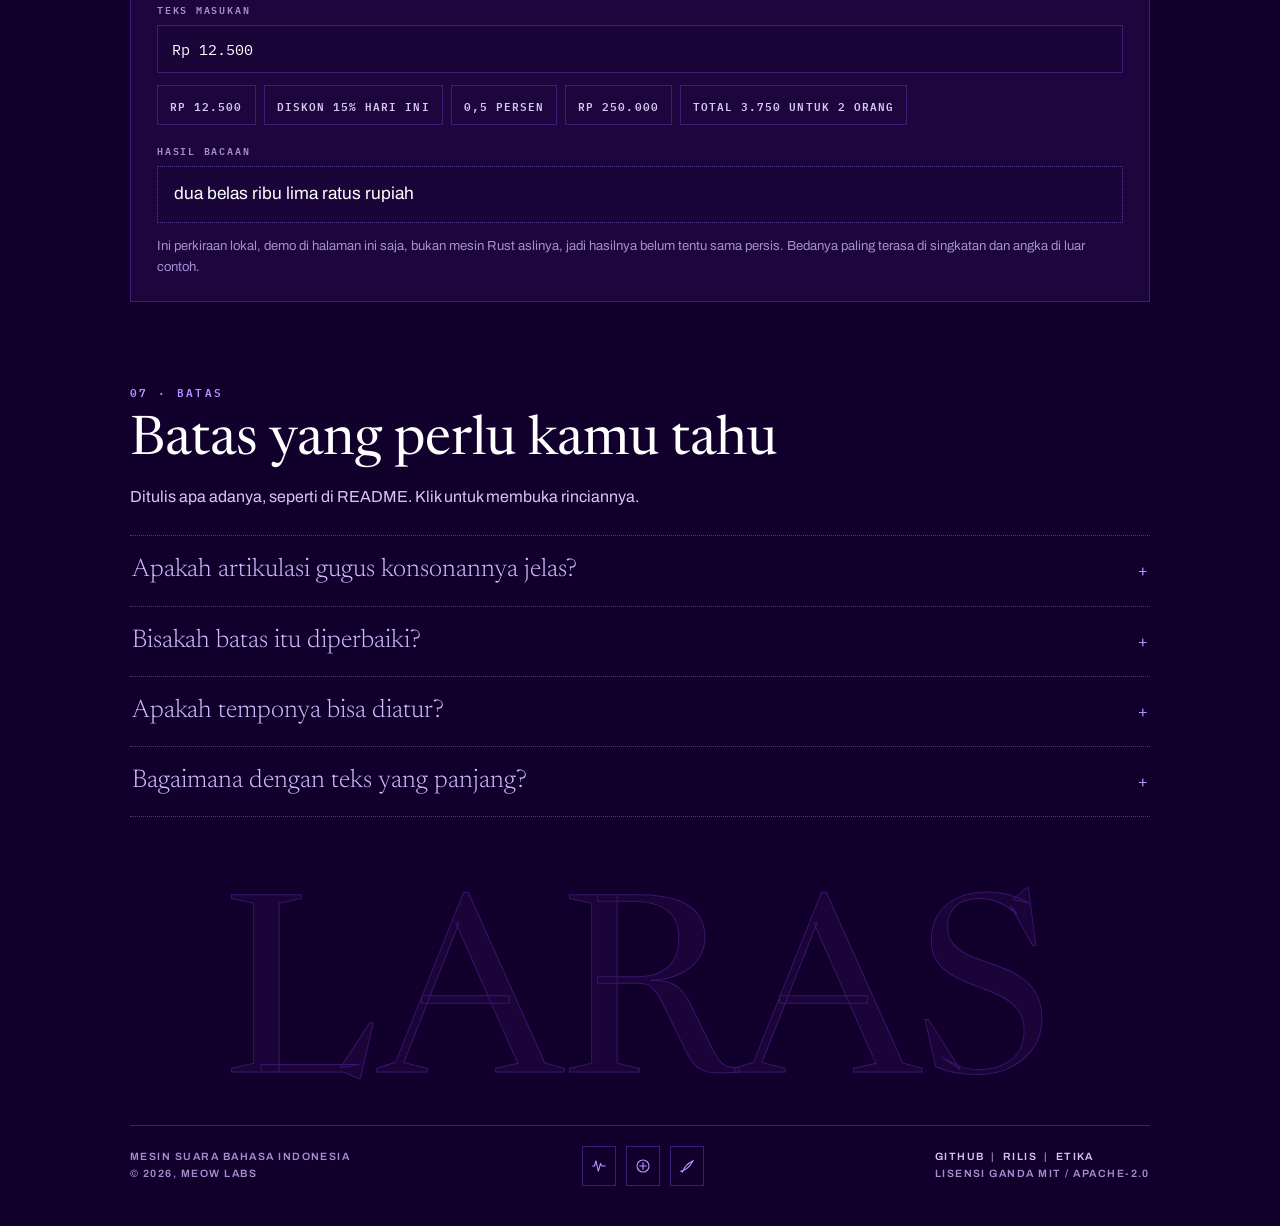
==== commit 704df60a: "fix: macOS arm64 saja, ffmpeg di job Linux" ====
--- a/landing/index.html
+++ b/landing/index.html
@@ -830,12 +830,12 @@
               <div class="field" style="margin-top:14px;"><b>.deb dan AppImage</b>Untuk Debian/Ubuntu ada .deb, untuk distro lain ada AppImage, di <a href="https://github.com/Urdemonlord/laras-tts/releases/tag/desktop-v0.1.1">halaman rilis desktop-v0.1.1</a>. Keduanya hanya berisi aplikasi; model diunduh sekali secara terpisah, atau pakai tarball yang sudah termasuk model. Butuh glibc 2.39+ (Ubuntu 24.04+, Debian 13+, Fedora 40+) dan libwebkit2gtk-4.1; .deb memasang webkit sendiri, tarball dan AppImage tidak.</div>
             </div>
             <div>
-              <h3>macOS &middot; Apple Silicon dan Intel</h3>
+              <h3>macOS &middot; Apple Silicon</h3>
               <p style="color:var(--body); margin: 0 0 18px;">Tarball berisi satu folder Laras dengan aplikasi di dalamnya; model dan suara referensi sudah terbungkus di dalam aplikasi. Ekstrak, buka Laras.app, langsung bisa mengetik dan mendengar.</p>
               <div style="display:flex; flex-direction:column; gap:10px; align-items:flex-start;">
                 <a class="btn btn-solid" href="https://github.com/Urdemonlord/laras-tts/releases/download/desktop-v0.1.1/laras-desktop-macos-arm64.tar.gz">Unduh macOS Apple Silicon</a>
-                <a class="btn btn-solid" href="https://github.com/Urdemonlord/laras-tts/releases/download/desktop-v0.1.1/laras-desktop-macos-x86_64.tar.gz">Unduh macOS Intel</a>
               </div>
+              <p style="color:var(--body); margin: 12px 0 0; font-size: 14px;">Mac Intel belum didukung, karena pustaka ONNX Runtime tidak menyediakan paket untuknya.</p>
               <div class="warn">
                 <b>Gatekeeper</b>
                 Aplikasi belum ditandatangani (tanpa sertifikat Apple). Di macOS Sequoia ke atas, buka aplikasinya sekali, lalu ke System Settings, Privacy & Security, Open Anyway. Di macOS lama, klik kanan Laras.app lalu pilih Open. Belum diuji di Mac asli.
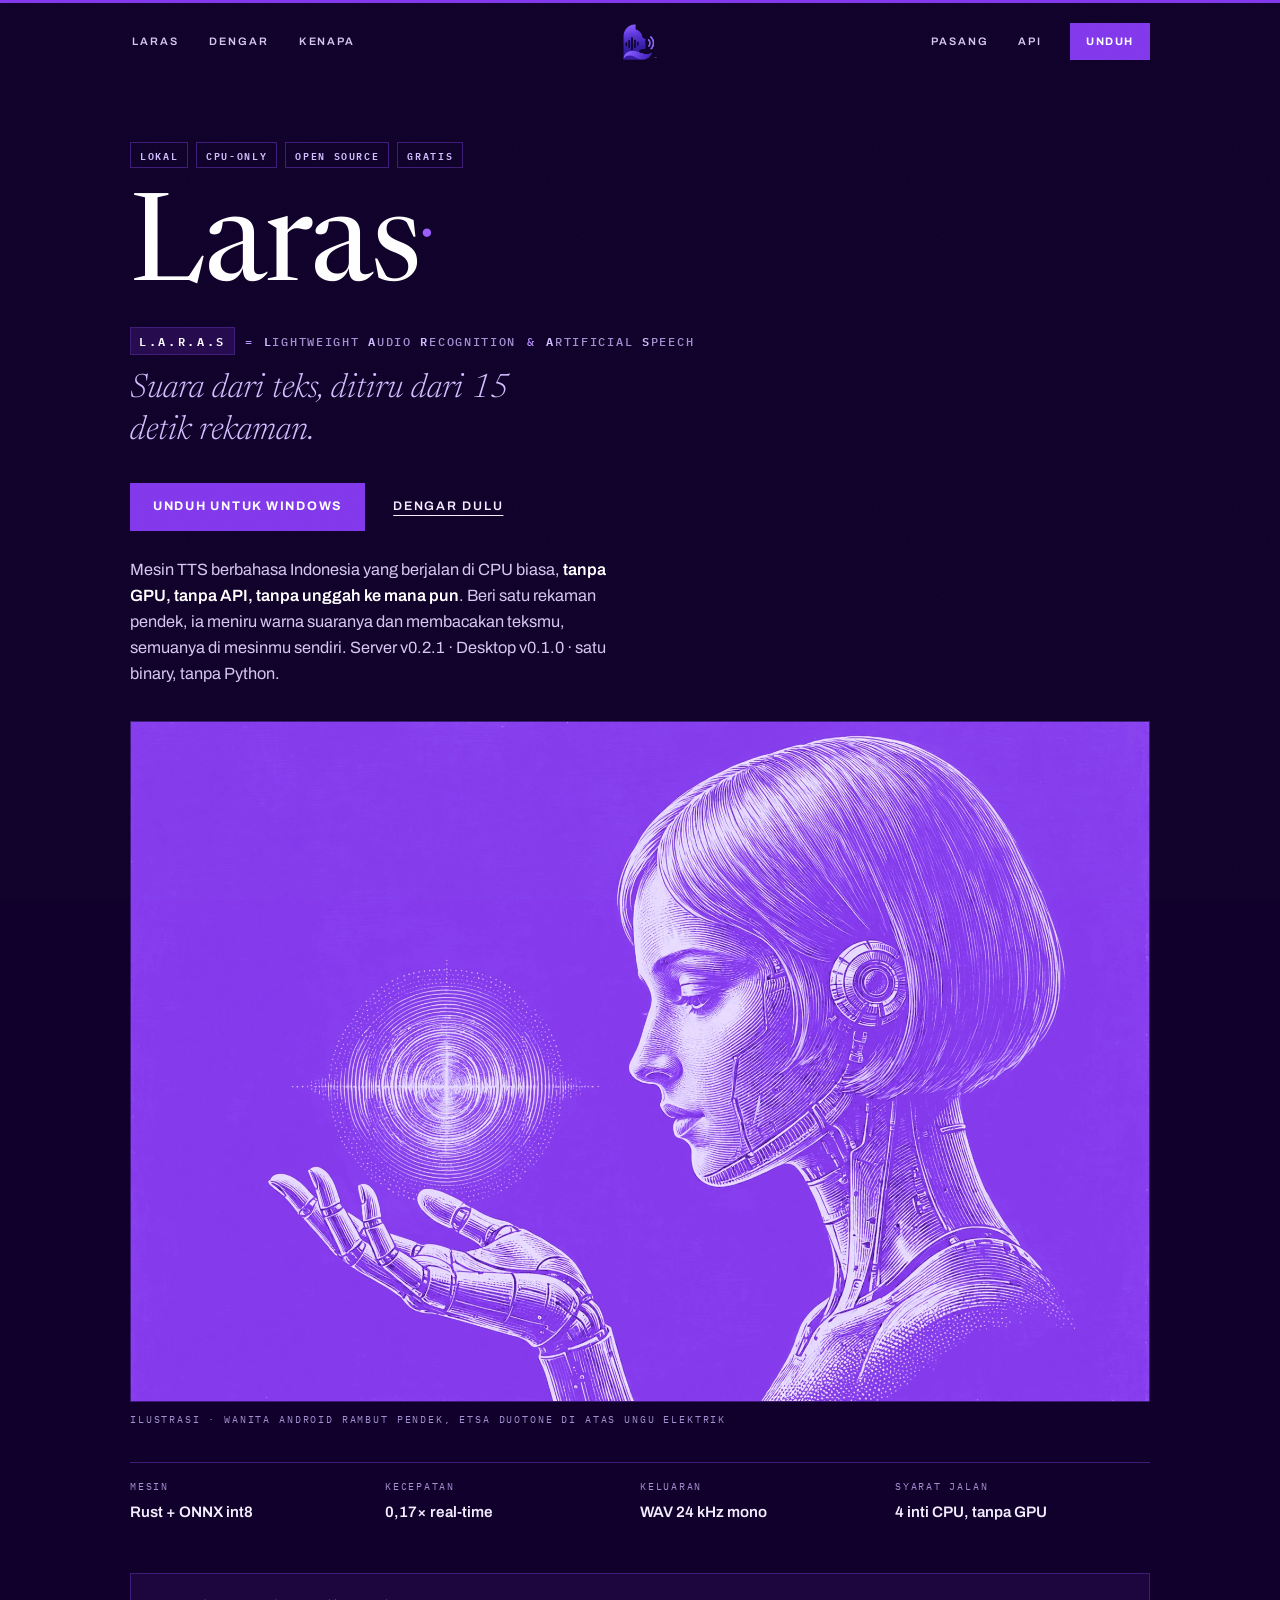
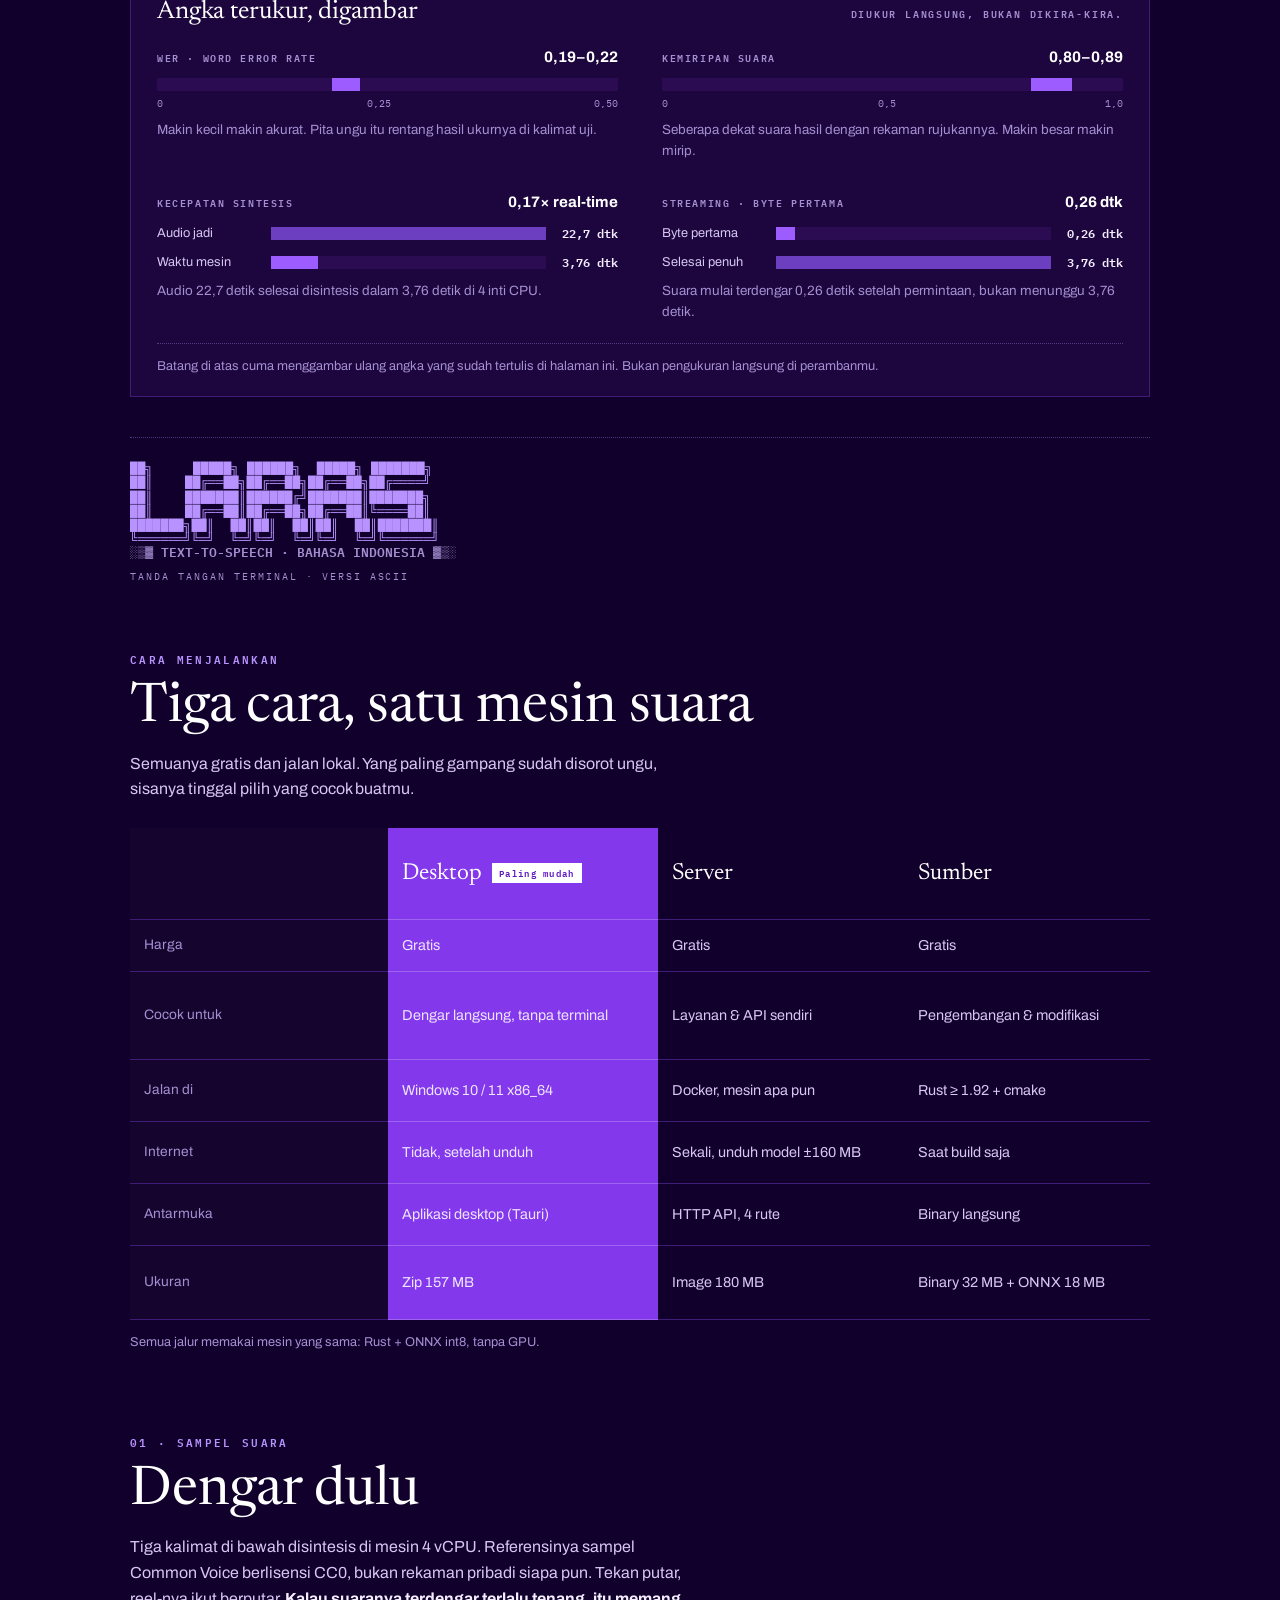
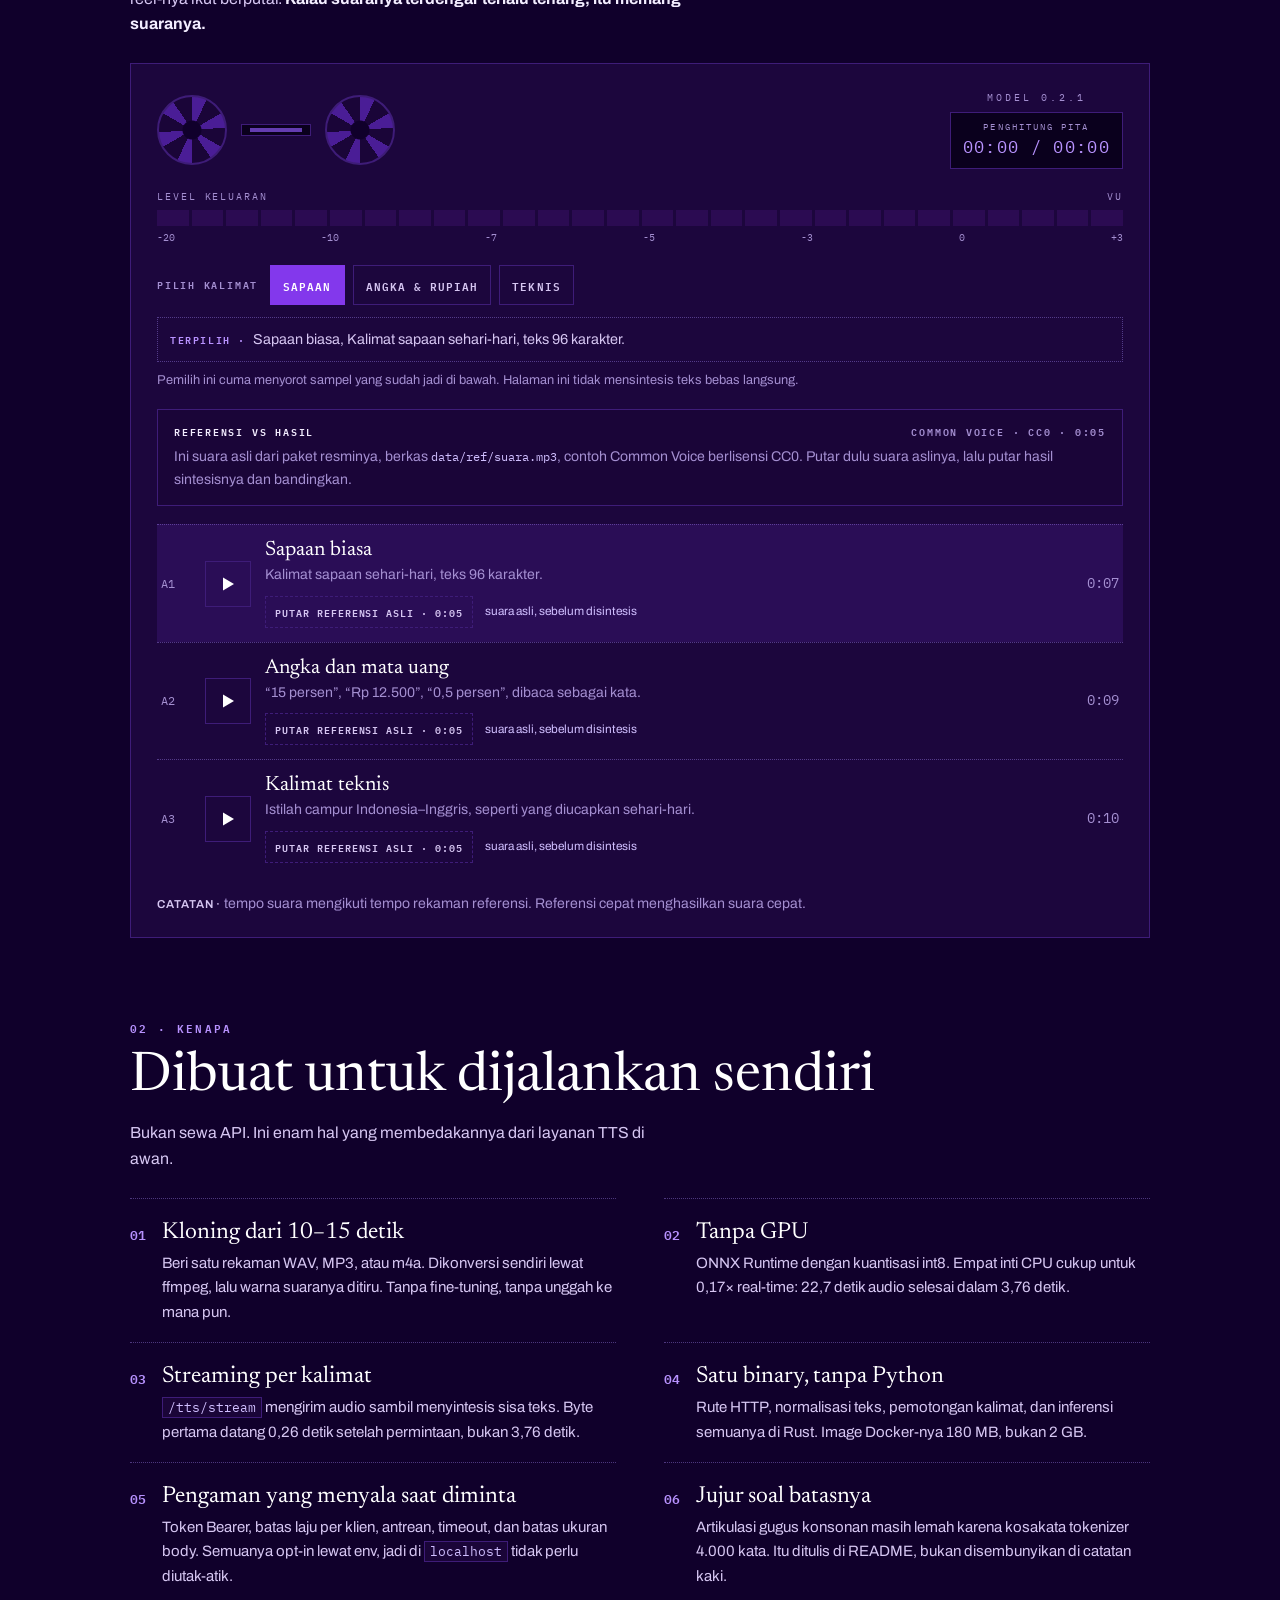
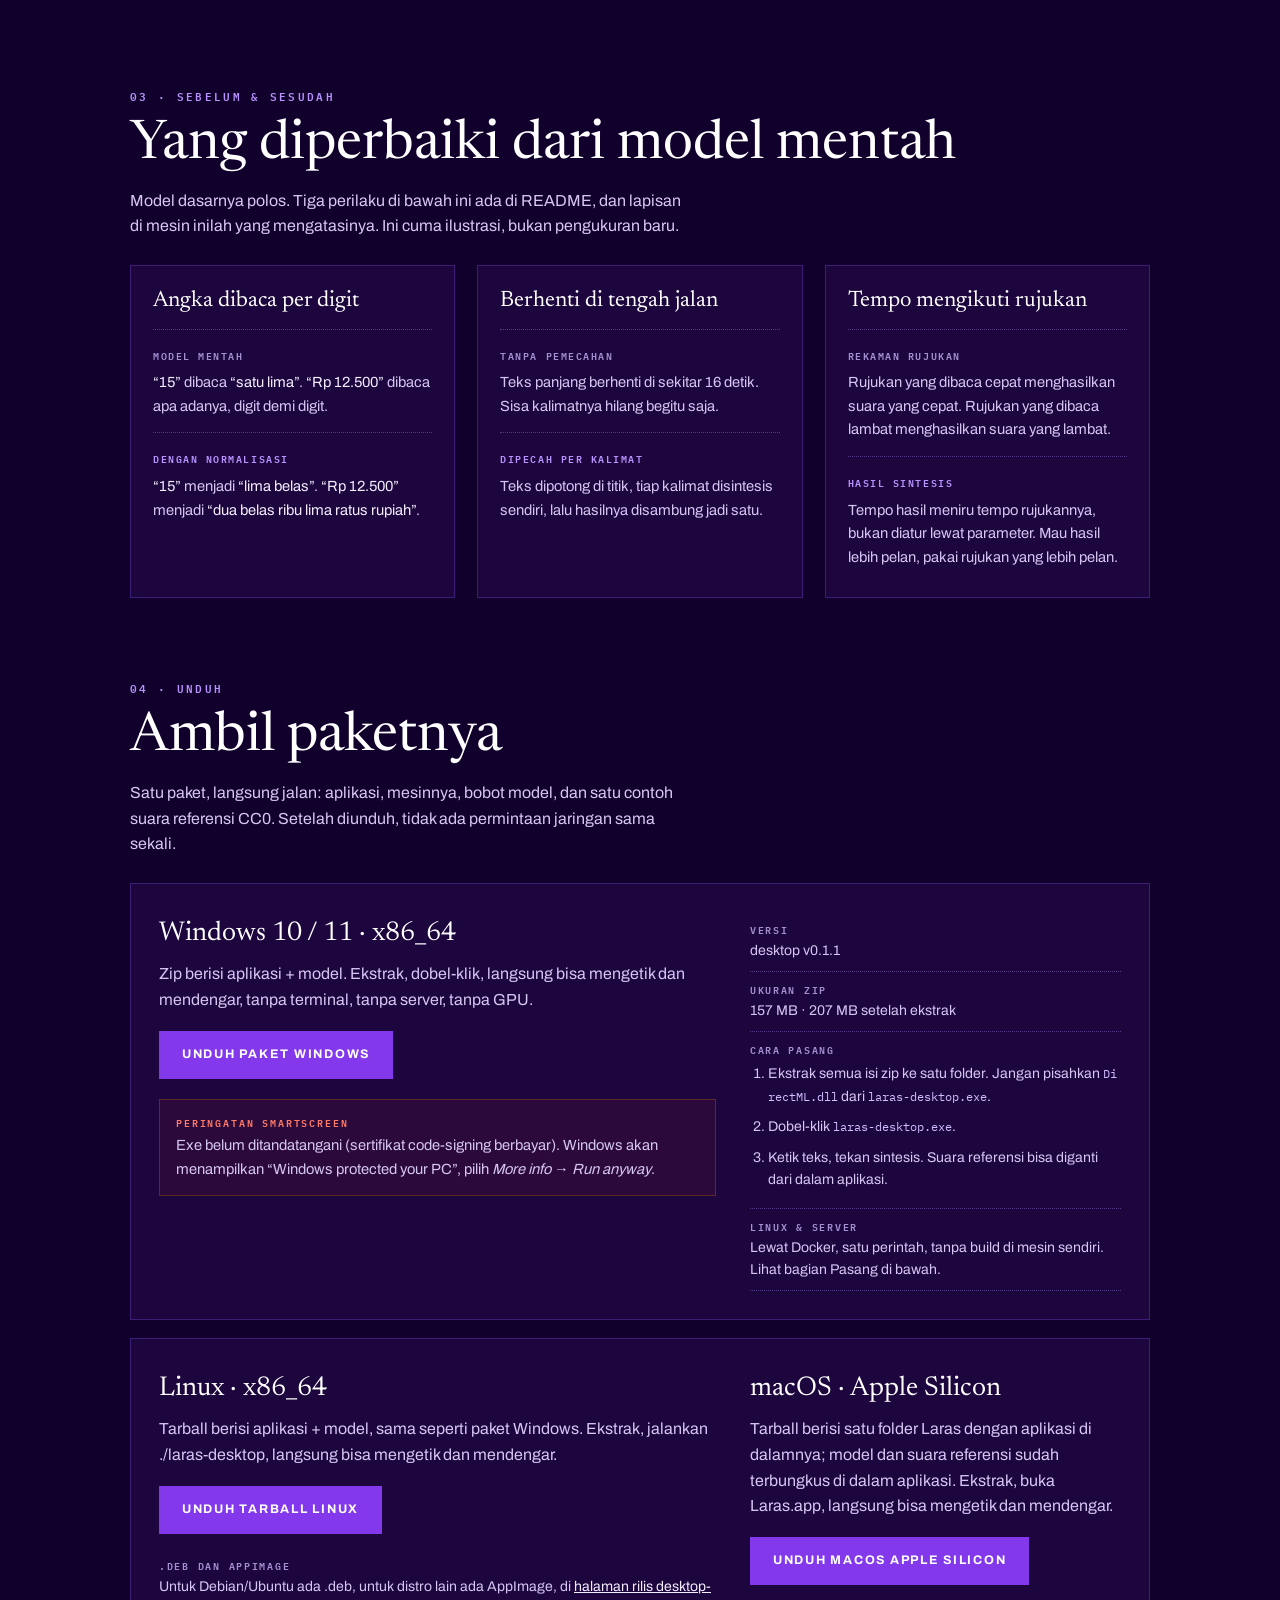
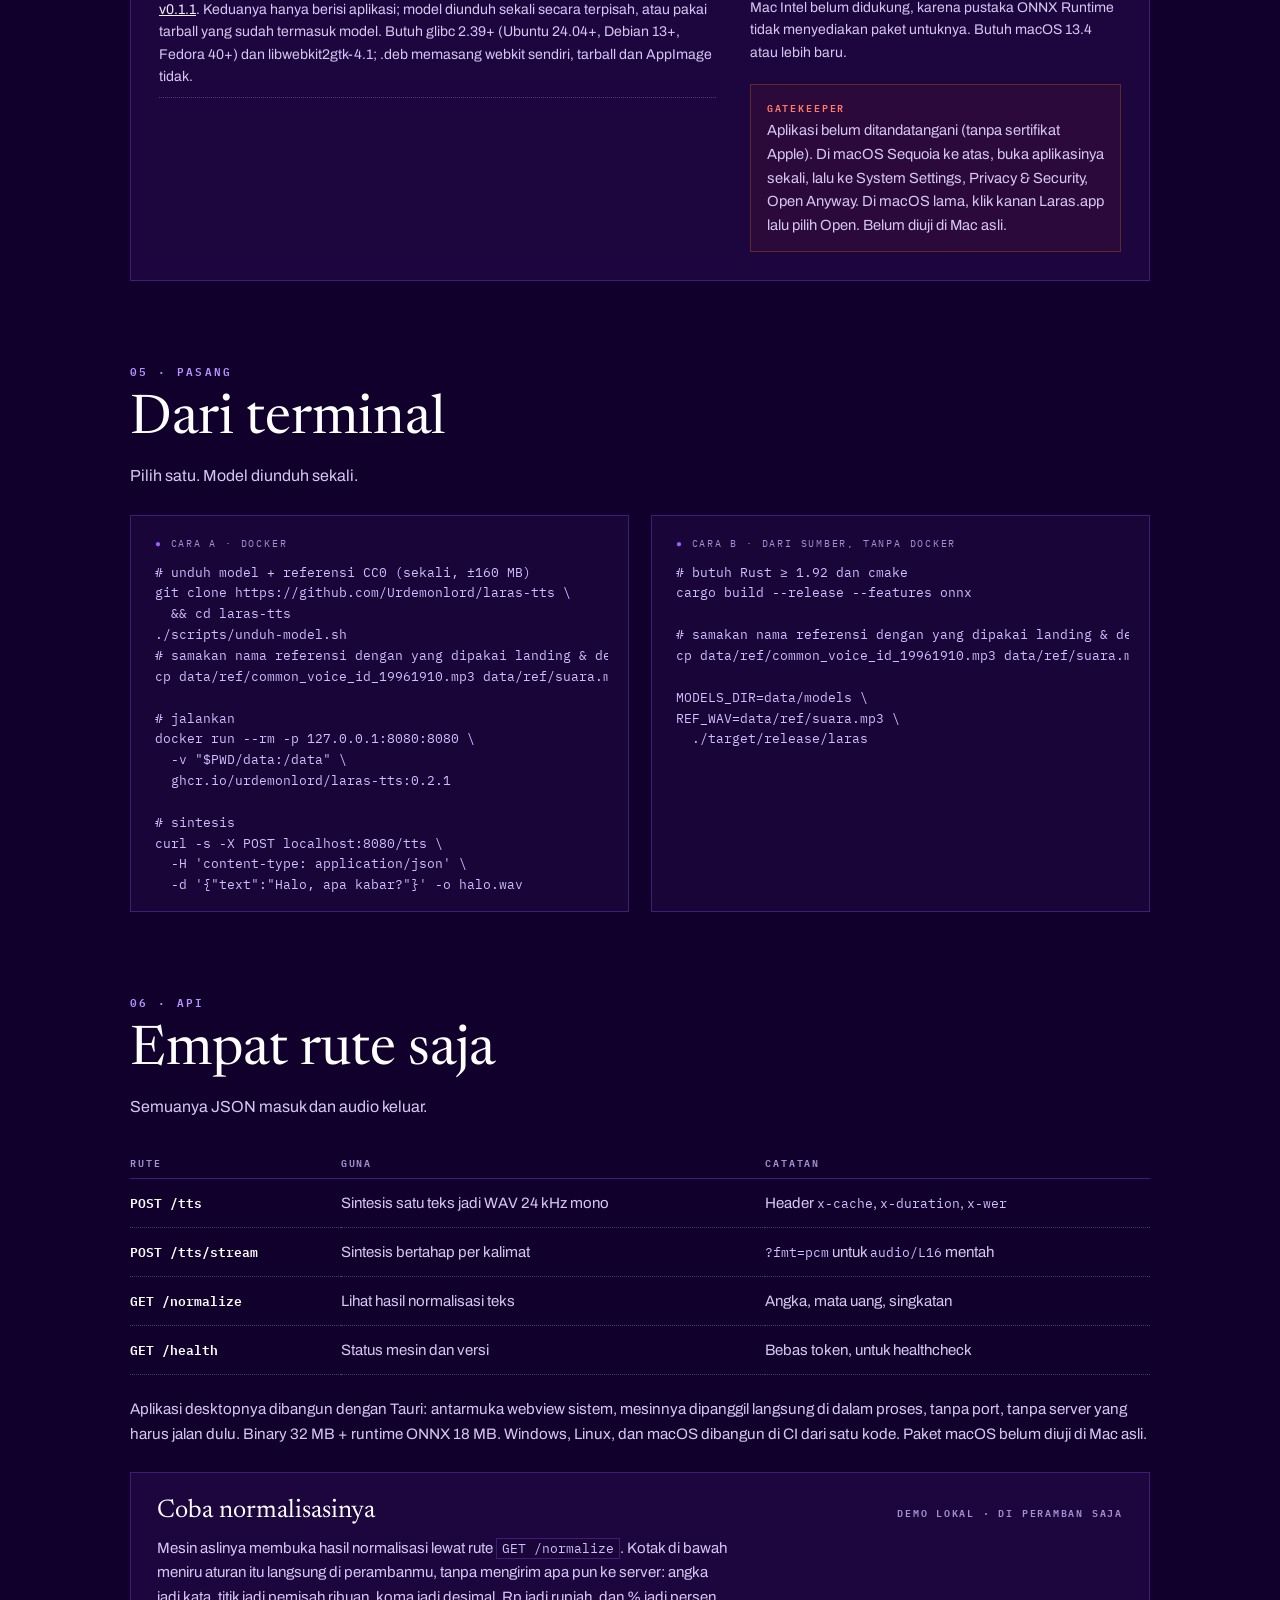
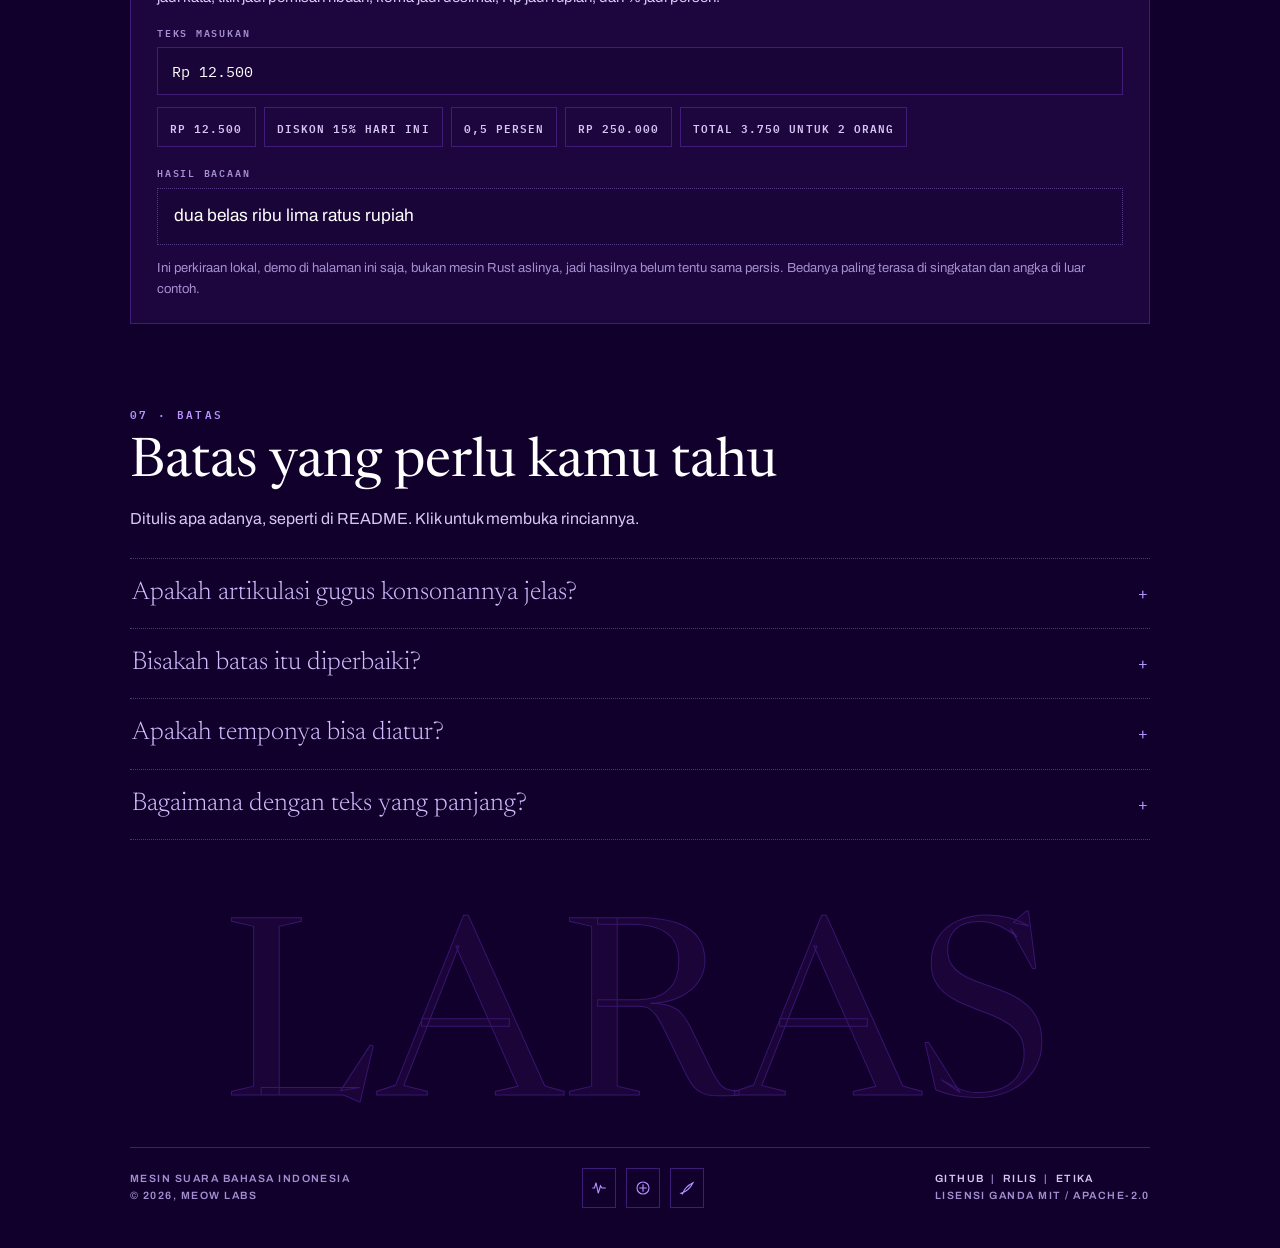
==== commit 2c5e1a09: "fix: macOS deployment target 13.4 untuk link CoreML" ====
--- a/landing/index.html
+++ b/landing/index.html
@@ -835,7 +835,7 @@
               <div style="display:flex; flex-direction:column; gap:10px; align-items:flex-start;">
                 <a class="btn btn-solid" href="https://github.com/Urdemonlord/laras-tts/releases/download/desktop-v0.1.1/laras-desktop-macos-arm64.tar.gz">Unduh macOS Apple Silicon</a>
               </div>
-              <p style="color:var(--body); margin: 12px 0 0; font-size: 14px;">Mac Intel belum didukung, karena pustaka ONNX Runtime tidak menyediakan paket untuknya.</p>
+              <p style="color:var(--body); margin: 12px 0 0; font-size: 14px;">Mac Intel belum didukung, karena pustaka ONNX Runtime tidak menyediakan paket untuknya. Butuh macOS 13.4 atau lebih baru.</p>
               <div class="warn">
                 <b>Gatekeeper</b>
                 Aplikasi belum ditandatangani (tanpa sertifikat Apple). Di macOS Sequoia ke atas, buka aplikasinya sekali, lalu ke System Settings, Privacy & Security, Open Anyway. Di macOS lama, klik kanan Laras.app lalu pilih Open. Belum diuji di Mac asli.
